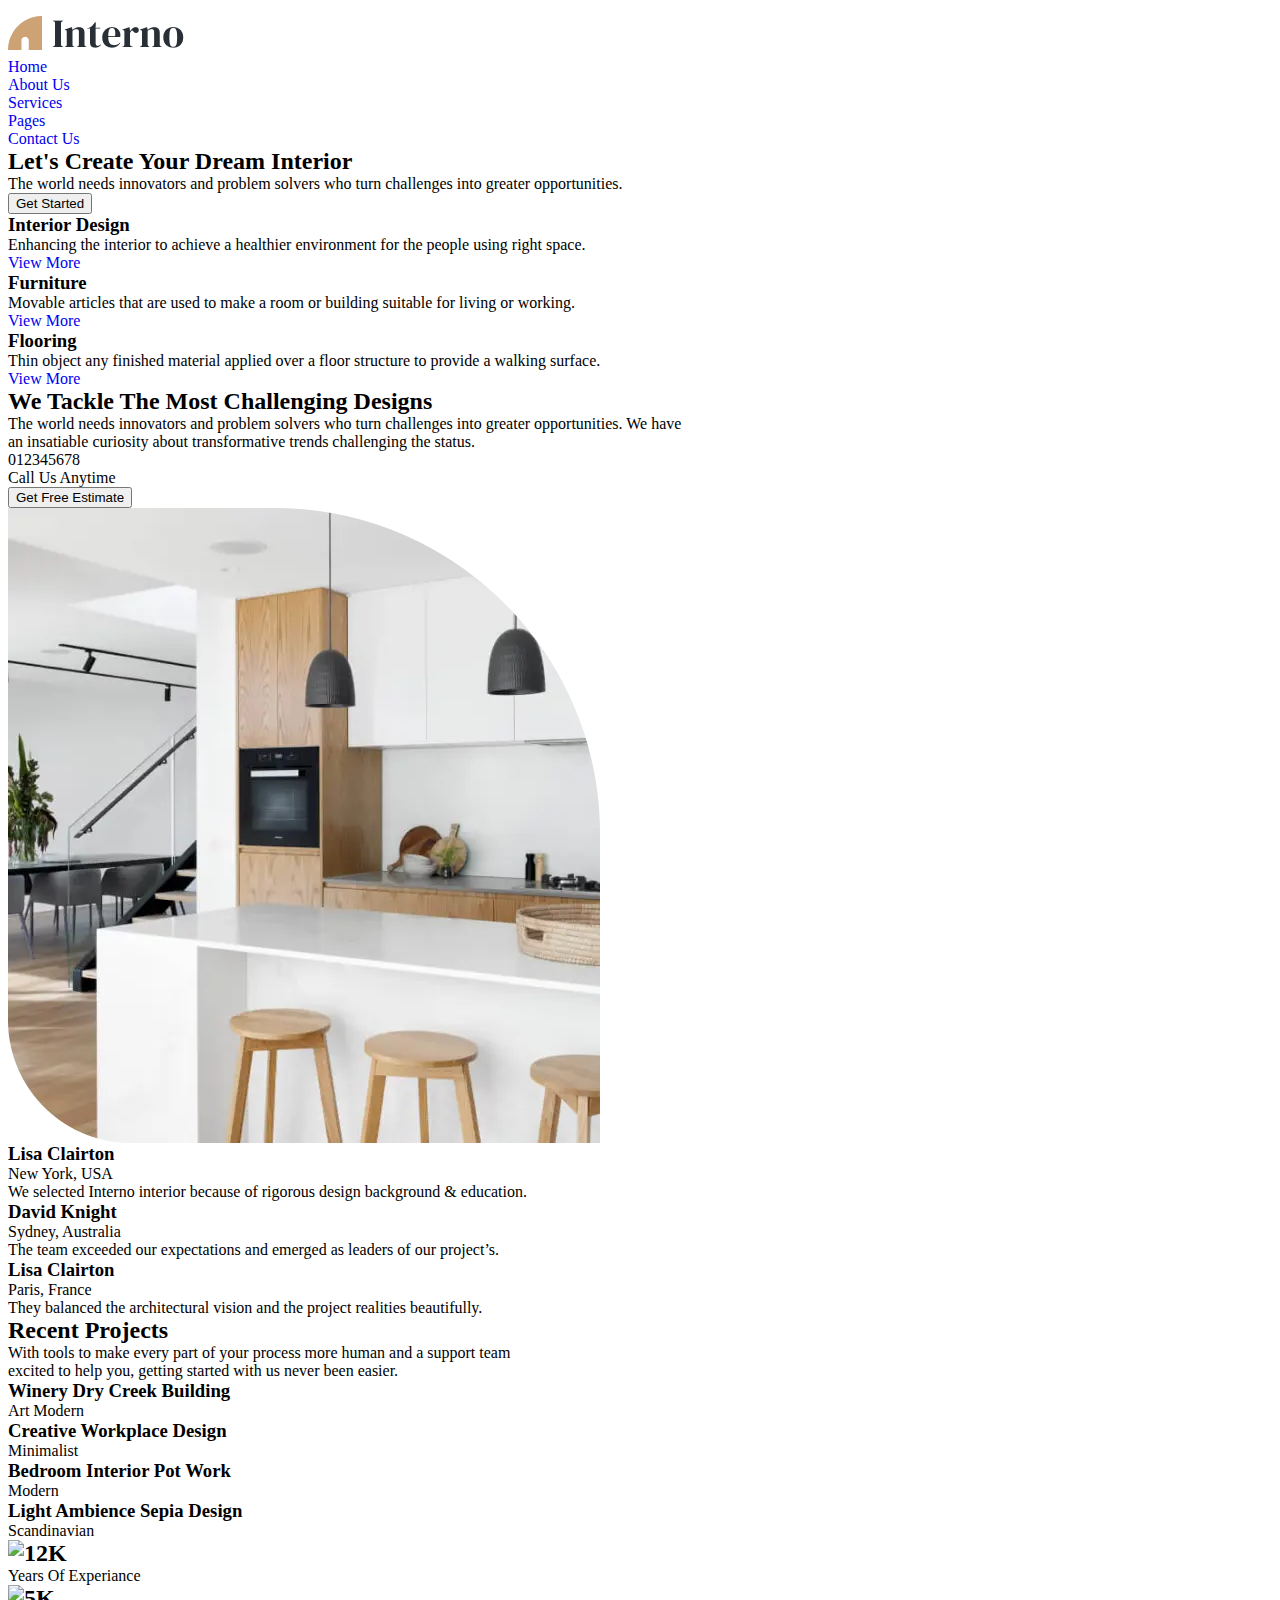
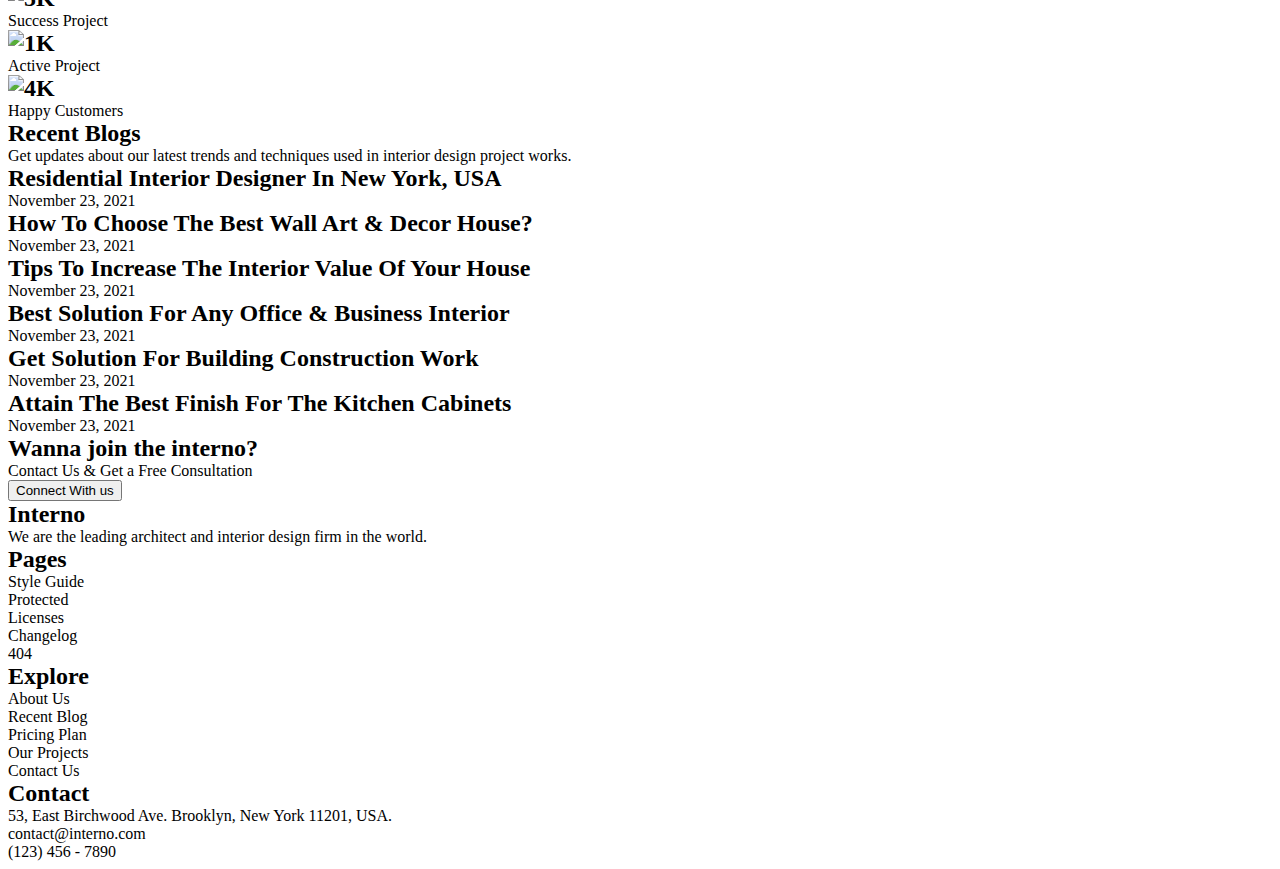
==== index.html @ 7b8ccf22 "+img" ====
<!DOCTYPE html>
<html lang="en">
<head>
    <meta charset="UTF-8">
    <meta name="viewport" content="width=device-width, initial-scale=1.0">
    <title>Document</title>
    <!-- cтулья братья мои пора собраться -->
     <link rel="stylesheet" href="./style.css/reset.css">
     <link rel="stylesheet" href="./style.css/style.css">
</head>
<body>
    <header>
        <div>
     <h1>
        <img src="./images.krakva/interno.png" alt="Interno">
     </h1>
     <ul>
        <li> <a href="#">Home</a> </li>
        <li> <a href="#">About Us</a> </li>
        <li> <a href="#">Services</a> </li>
        <li> <a href="#">Pages</a> </li>
        <li> <a href="#">Contact Us</a> </li>
     </ul>
    </div>
    </header>
    <main>

    <section class="create">
    <div>
     <h2>
        Let's Create Your Dream Interior
     </h2>
            <p>The world needs innovators and problem solvers who turn
            challenges into greater opportunities.</p>
     <button type="button">Get Started</button>
    </div>
    </section>

    <section>
        <div>
            <ul>
                <li>
                    <h3>Interior Design</h3>
                    <p>Enhancing the interior to achieve a healthier environment for the people using right space.</p>
                    <a href="#">View More</a>
                </li>
                <li>
                    <h3>Furniture</h3>
                    <p>Movable articles that are used to make a room or building suitable for living or working.</p>
                    <a href="#">View More</a>
                </li>
                <li>
                    <h3>Flooring</h3>
                    <p>Thin object any finished material applied over a floor structure to provide a walking surface.</p>
                    <a href="#">View More</a>
                </li>
            </ul>
        </div>
    </section>

    <section>
        <div>
        <h2>
            We Tackle The Most Challenging Designs
        </h2>
        <ul>
            <li>
                <p>The world needs innovators and problem solvers who turn challenges into greater opportunities. We have</p>
            </li>
            <li>
                <p>an insatiable curiosity about transformative trends challenging the status.</p>
            </li>
        </ul>
        <div>
            <ul>
                <li><p>012345678</p></li>
                <li><p>Call Us Anytime</p></li>
                <button type="button"> Get Free Estimate </button>
                <img src="./images.krakva/kyxNYA.webp" alt="">
            </ul>
        </div>
        </div>
    </section>

    <section>
        <div>
        <ul>
            <li>
                <h3>Lisa Clairton</h3>
                <p>New York, USA</p>
                <p>We selected Interno interior because of rigorous design background & education.</p>
            </li>
            <li>
                <h3>David Knight</h3>
                <p>Sydney, Australia</p>
                <p>The team exceeded our expectations and emerged as leaders of our project’s.</p>
            </li>
            <li>
                <h3>Lisa Clairton</h3>
                <p>Paris, France</p>
                <p>They balanced the architectural vision and the project realities beautifully.</p>
            </li>
        </ul>
    </div>
    </section>

    <section>
        <div>
            <ul>
            <li><img src="" alt=""></li>
            <li><img src="" alt=""></li>
            <li><img src="" alt=""></li>
            <li><img src="" alt=""></li>
            <li><img src="" alt=""></li>
        </ul>
        </div>
    </section>

    <section>
        <div>
          <h2>Recent Projects</h2>
          <ul>
            <li>
          <p> With tools to make every part of your process more human and a support team </p>
            </li>
            <li>
                <p>excited to help you, getting started with us never been easier.</p>
            </li>  
        </ul>

        <ul>
            <li>
                <img src="" alt="">
                <h3>Winery Dry Creek Building</h3>
                <p>Art Modern</p>
            </li>
            <li>
                <img src="" alt="">
                <h3>Creative Workplace Design</h3>
                <p>Minimalist</p>
            </li>
            <li>
                <img src="" alt="">
                <h3>Bedroom Interior Pot Work</h3>
                <p>Modern</p>
            </li>
            <li>
                <img src="" alt="">
                <h3>Light Ambience Sepia Design</h3>
                <p>Scandinavian</p>
            </li>
        </ul>
        </div>
    </section>

    <section>
        <div>
        <ul>
            <li>
                <h2> <img src="./images.krakva/" alt="12K"></h2>
                <p>Years Of Experiance</p>
            </li>
            <li>
                <h2> <img src="./images.krakva/" alt="5K"></h2>
                <p>Success Project</p>
            </li>
            <li>
                <h2> <img src="./images.krakva/" alt="1K"></h2>
                <p>Active Project</p>
            </li>
            <li>
                <h2> <img src="./images.krakva/" alt="4K"></h2>
                <p>Happy Customers</p>
            </li>
        </ul>
        </div>
    </section>

    <section>
        <div>
        <h2>Recent Blogs</h2>
                <p>Get updates about our latest trends and techniques used in
                interior design project works.</p>
        <ul>
            <li>
                 <h2>Residential Interior Designer In New York, USA</h2>
                 <p>November 23, 2021</p>
            </li>
            <li>
                 <h2>How To Choose The Best Wall Art & Decor House?</h2>
                 <p>November 23, 2021</p>
            </li>
            <li>
                 <h2>Tips To Increase The Interior Value Of Your House</h2>
                 <p>November 23, 2021</p>
            </li>
            <li>
                 <h2>Best Solution For Any Office & Business Interior</h2>
                 <p>November 23, 2021</p>
            </li>
            <li>
                 <h2>Get Solution For Building Construction Work</h2>
                 <p>November 23, 2021</p>
            </li>
            <li>
                 <h2>Attain The Best Finish For The Kitchen Cabinets</h2>
                 <p>November 23, 2021</p>
            </li>
        </ul>
    </div>
    </section>
    
    <section>
        <div>
         <h2>Wanna join the interno?</h2>
         <p>Contact Us & Get a Free Consultation</p>
         <button type="button">Connect With us</button>
        </div>
    </section>
    </main>
    <footer>
      <h2>Interno</h2>
      <p>We are the leading architect and interior design firm in the world.</p>
      
      <ul>
        <li>
            <h2>Pages</h2>
        </li>
        <li>
             <p>Style Guide</p>
        </li>
        <li>
            <p>Protected</p>
        </li>
        <li>
            <p>Licenses</p>
        </li>
        <li>
            <p>Changelog</p>
        </li>
        <li>
            <p>404</p>
        </li>
        <li>
            <h2>Explore</h2>
        </li>
        <li>
            <p>About Us</p>
        </li>
        <li>
            <p>Recent Blog</p>
        </li>
        <li>
            <p>Pricing Plan</p>
        </li>
        <li>
            <p>Our Projects</p>
        </li>
        <li>
            <p>Contact Us</p>
        </li>
        <li>
            <h2>Contact</h2>
        </li>
        <li>
            <p>53, East Birchwood Ave. Brooklyn, New York 11201, USA.</p>
        </li>
        <li>
            <p>contact@interno.com</p>
        </li>
        <li>
            <p>(123) 456 - 7890</p>
        </li>
      </ul>
    </footer>
</body>
</html>
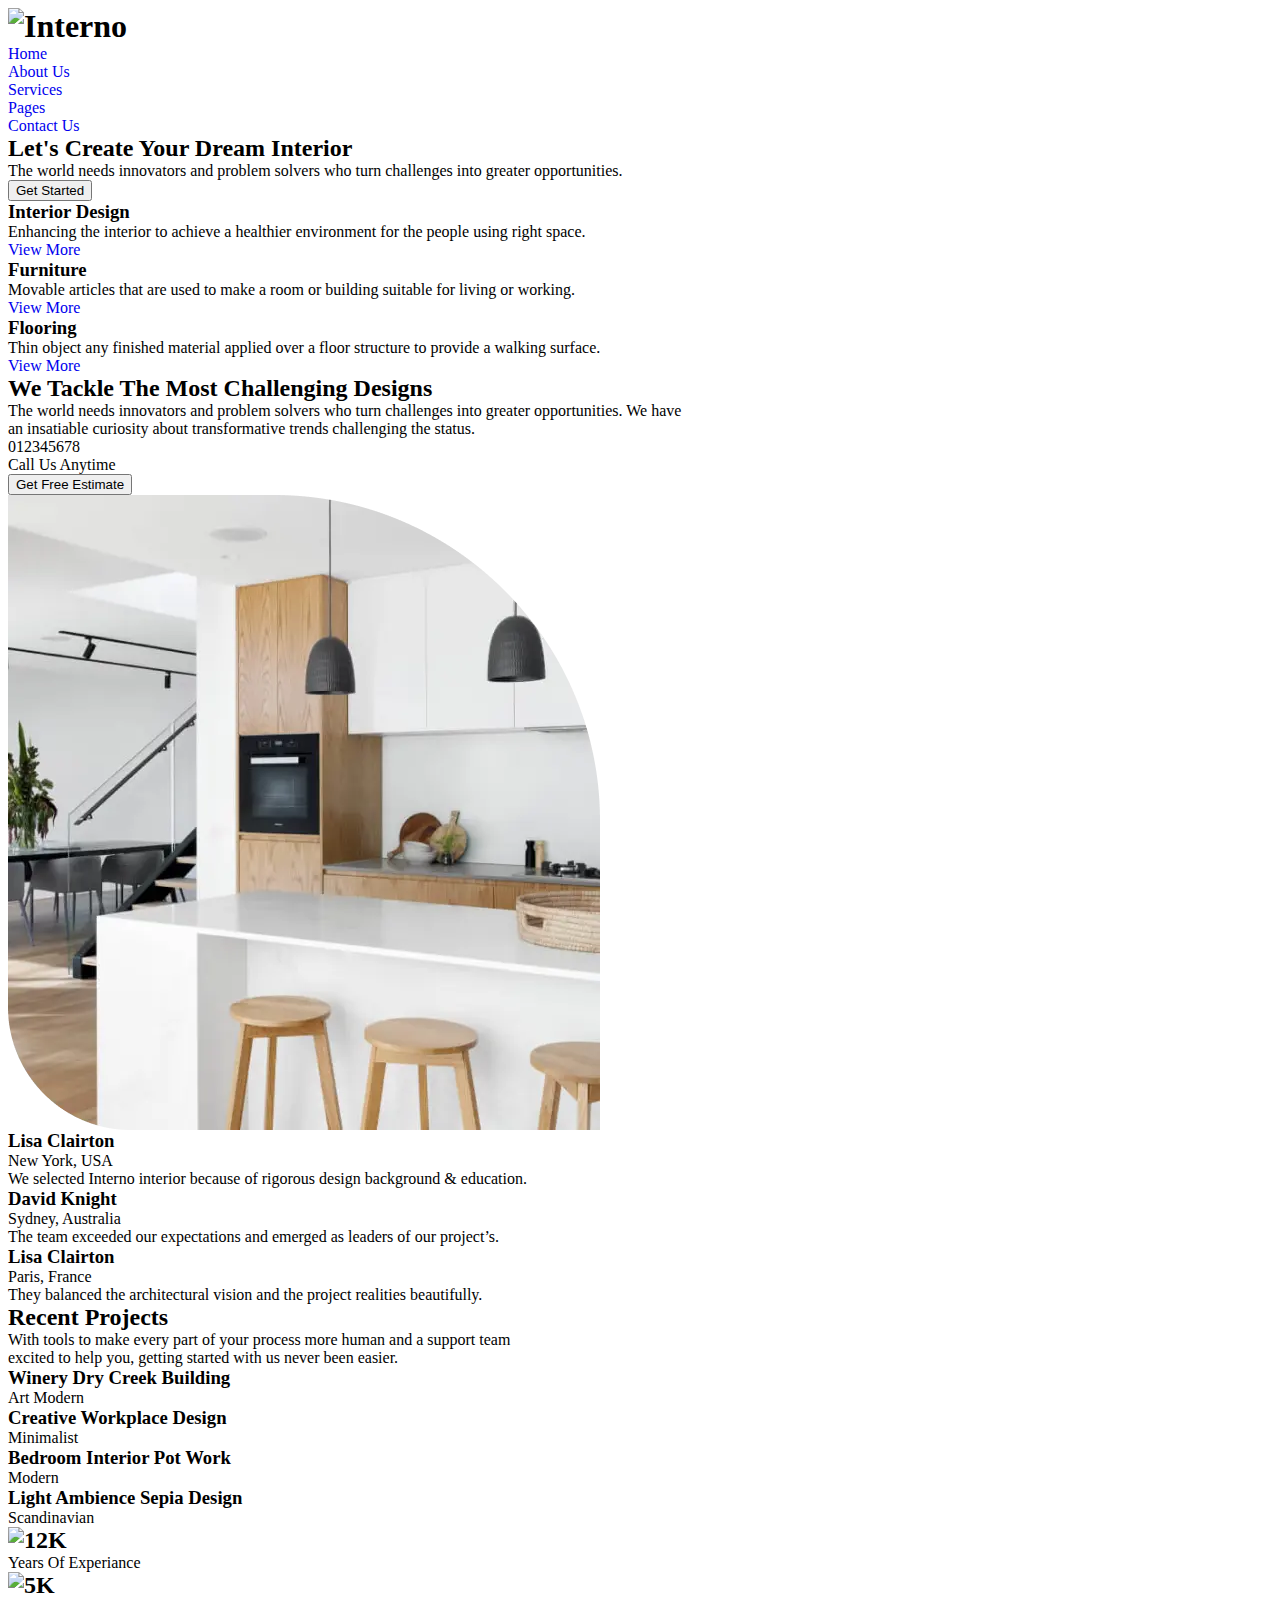
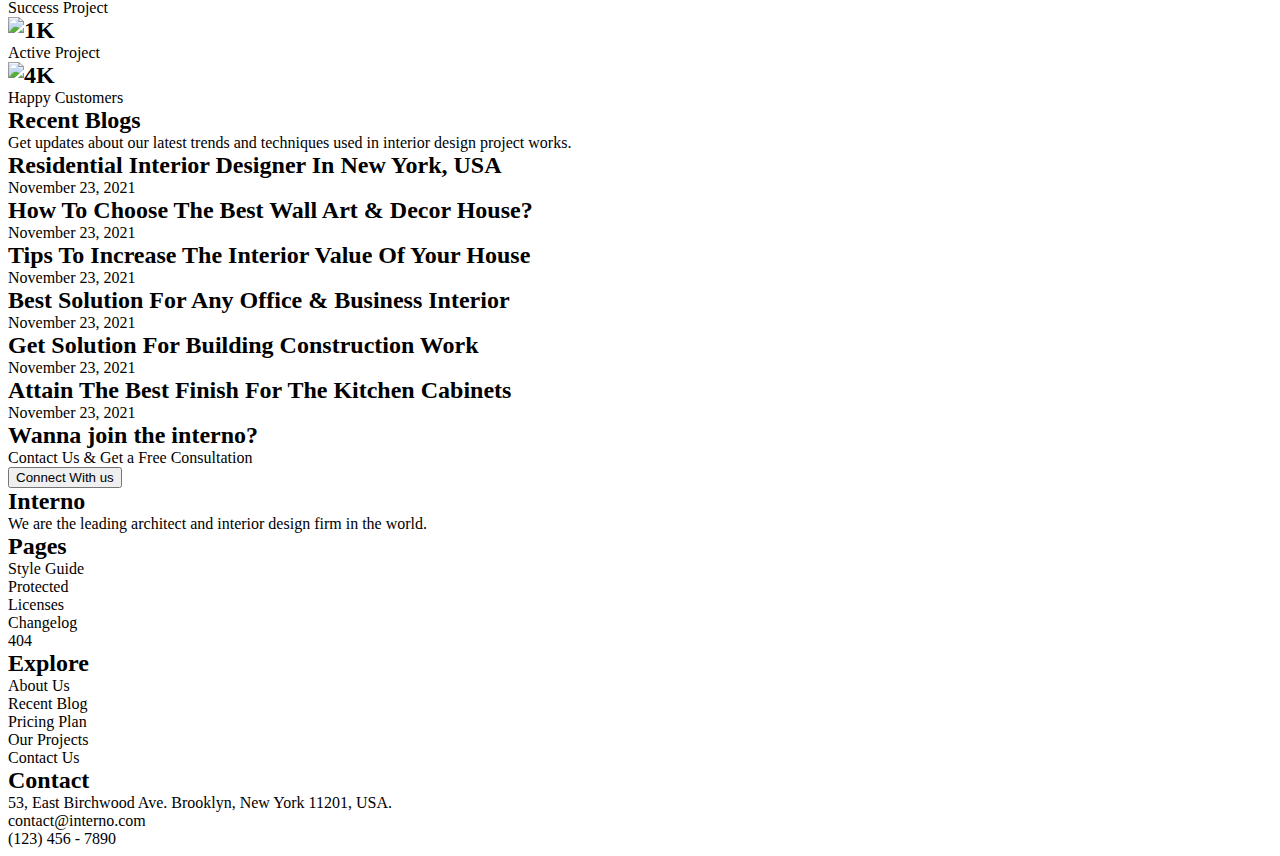
==== commit ca4275d6: "reforming" ====
--- a/index.html
+++ b/index.html
@@ -75,9 +75,10 @@
             <ul>
                 <li><p>012345678</p></li>
                 <li><p>Call Us Anytime</p></li>
+             
+            </ul>
                 <button type="button"> Get Free Estimate </button>
                 <img src="./images.krakva/kyxNYA.webp" alt="">
-            </ul>
         </div>
         </div>
     </section>
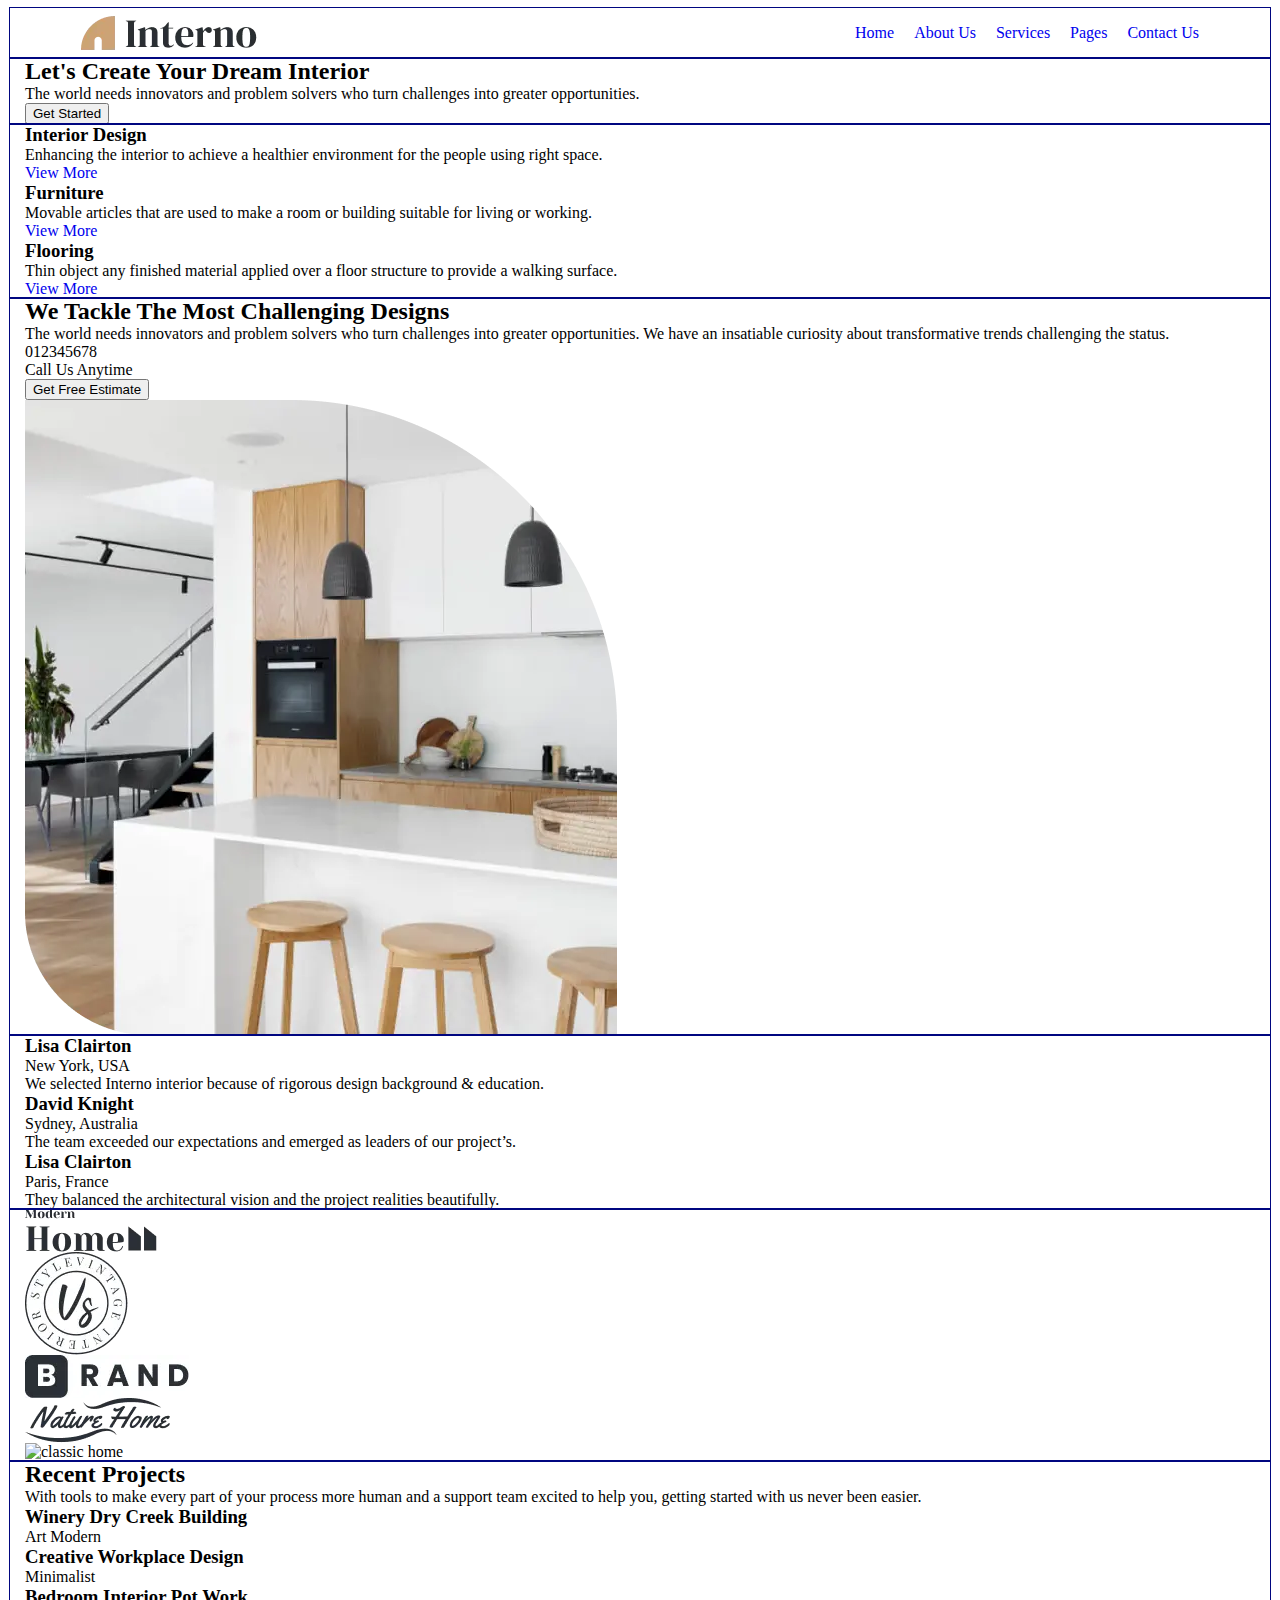
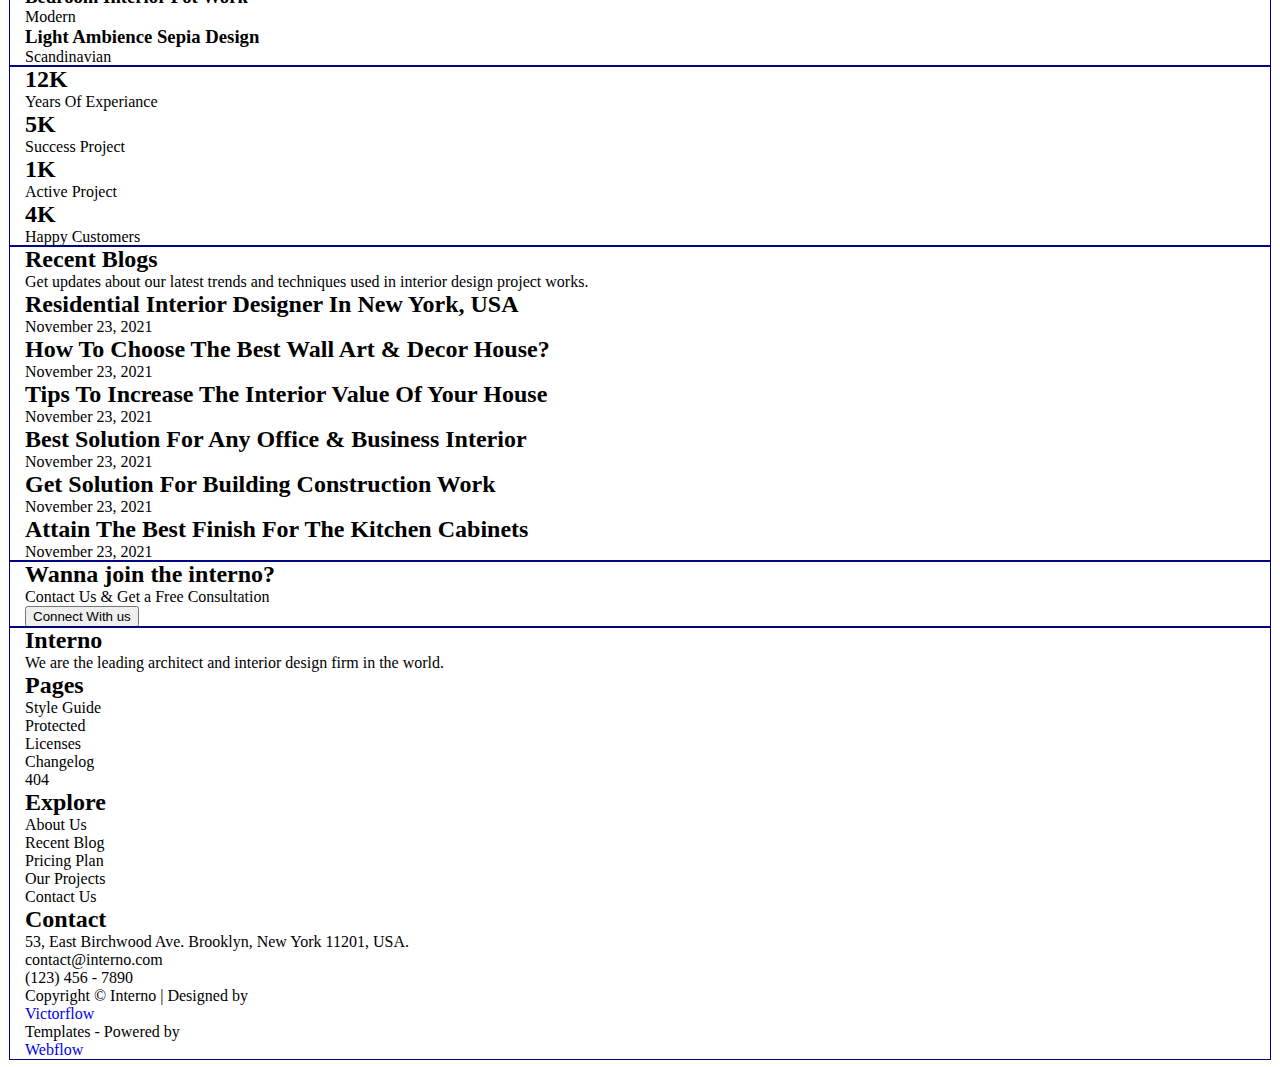
==== commit 23d09dc4: "im not need help" ====
--- a/index.html
+++ b/index.html
@@ -3,53 +3,58 @@
 <head>
     <meta charset="UTF-8">
     <meta name="viewport" content="width=device-width, initial-scale=1.0">
-    <title>Document</title>
+    <title>Internio!</title>
     <!-- cтулья братья мои пора собраться -->
      <link rel="stylesheet" href="./style.css/reset.css">
      <link rel="stylesheet" href="./style.css/style.css">
 </head>
 <body>
-    <header>
-        <div>
-     <h1>
-        <img src="./images.krakva/interno.png" alt="Interno">
+    <header class="header">
+        <div class="container header-container">
+     <nav class="header-nav">
+     <h1 class="header-line">
+         <a href="#">
+            <img src="./images.krakva/interno.webp" alt="Interno">
+         </a>
      </h1>
-     <ul>
-        <li> <a href="#">Home</a> </li>
-        <li> <a href="#">About Us</a> </li>
-        <li> <a href="#">Services</a> </li>
-        <li> <a href="#">Pages</a> </li>
-        <li> <a href="#">Contact Us</a> </li>
+    </nav>
+    <div class="header-list">
+     <ul class="header-items">
+        <li class="header-item"> <a href="#">Home</a> </li>
+        <li class="header-item"> <a href="#">About Us</a> </li>
+        <li class="header-item"> <a href="#">Services</a> </li>
+        <li class="header-item"> <a href="#">Pages</a> </li>
+        <li class="header-item"> <a href="#">Contact Us</a> </li>
      </ul>
+    </div>
     </div>
     </header>
     <main>
-
     <section class="create">
-    <div>
-     <h2>
+    <div class="container">
+     <h2 class="create-caption">
         Let's Create Your Dream Interior
      </h2>
-            <p>The world needs innovators and problem solvers who turn
+            <p class="create-p">The world needs innovators and problem solvers who turn
             challenges into greater opportunities.</p>
      <button type="button">Get Started</button>
     </div>
     </section>
 
-    <section>
-        <div>
-            <ul>
-                <li>
+    <section class="design">
+        <div class="container">
+            <ul class="design-items">
+                <li class="design-item">
                     <h3>Interior Design</h3>
                     <p>Enhancing the interior to achieve a healthier environment for the people using right space.</p>
                     <a href="#">View More</a>
                 </li>
-                <li>
+                <li class="design-item">
                     <h3>Furniture</h3>
                     <p>Movable articles that are used to make a room or building suitable for living or working.</p>
                     <a href="#">View More</a>
                 </li>
-                <li>
+                <li class="design-item">
                     <h3>Flooring</h3>
                     <p>Thin object any finished material applied over a floor structure to provide a walking surface.</p>
                     <a href="#">View More</a>
@@ -58,85 +63,74 @@
         </div>
     </section>
 
-    <section>
-        <div>
-        <h2>
+    <section class="tackle">
+        <div class="container">
+        <h2 class="tackle-title">
             We Tackle The Most Challenging Designs
         </h2>
+                <p class="tackle-p">The world needs innovators and problem solvers who turn challenges into greater opportunities. We have
+                an insatiable curiosity about transformative trends challenging the status.</p>
+        <div class="tackle-div">
+            <ul class="tackle-ul">
+                <li class="tackle-item">
+                    <p class="tackle-text"> 012345678       </p></li>
+                <li class="tackle-item">
+                    <p class="tackle-text"> Call Us Anytime </p></li>             
+            </ul>
+                <button type="button" class="tackle-btn"> Get Free Estimate </button>
+                <img class="tackle-png" src="./images.krakva/kyxNYA.webp" alt="">
+        </div>
+        </div>
+    </section>
+
+    <section class="team">
+        <div class="container">
+        <ul class="team-list">
+            <li class="team-item">
+                <h3 class="team-h3">Lisa Clairton</h3>
+                <p class="team-text">New York, USA</p>
+                <p class="team-textp">We selected Interno interior because of rigorous design background & education.</p>
+            </li>
+            <li class="team-item">
+                <h3 class="team-h3">David Knight</h3>
+                <p class="team-text">Sydney, Australia</p>
+                <p class="team-textp">The team exceeded our expectations and emerged as leaders of our project’s.</p>
+            </li>
+            <li class="team-item">
+                <h3 class="team-h3">Lisa Clairton</h3>
+                <p class="team-text">Paris, France</p>
+                <p class="team-textp">They balanced the architectural vision and the project realities beautifully.</p>
+            </li>
+        </ul>
+    </div>
+    </section>
+
+    <section class="brend">
+        <div class="container">
+            <ul class="brend-items">
+            <li class="brend-item"><img class="brend-png" src="./images.krakva/home.webp" alt="Modern Home"></li>
+            <li class="brend-item"><img class="brend-png" src="./images.krakva/vs.webp" alt="vs"></li>
+            <li class="brend-item"><img class="brend-png" src="./images.krakva/brand.webp" alt="brand"></li>
+            <li class="brend-item"><img class="brend-png" src="./images.krakva/v-nature-dom.webp" alt="nature home"></li>
+            <li class="brend-item"><img class="brend-png" src="./images.krakva/classic.webp" alt="classic home"></li>
+        </ul>
+        </div>
+    </section>
+
+    <section class="Project">
+        <div class="container">
+          <h2 class="Project-title">Recent Projects</h2>
+          <p> With tools to make every part of your process more human and a support team
+          excited to help you, getting started with us never been easier.</p>
+
         <ul>
             <li>
-                <p>The world needs innovators and problem solvers who turn challenges into greater opportunities. We have</p>
-            </li>
-            <li>
-                <p>an insatiable curiosity about transformative trends challenging the status.</p>
-            </li>
-        </ul>
-        <div>
-            <ul>
-                <li><p>012345678</p></li>
-                <li><p>Call Us Anytime</p></li>
-             
-            </ul>
-                <button type="button"> Get Free Estimate </button>
-                <img src="./images.krakva/kyxNYA.webp" alt="">
-        </div>
-        </div>
-    </section>
-
-    <section>
-        <div>
-        <ul>
-            <li>
-                <h3>Lisa Clairton</h3>
-                <p>New York, USA</p>
-                <p>We selected Interno interior because of rigorous design background & education.</p>
-            </li>
-            <li>
-                <h3>David Knight</h3>
-                <p>Sydney, Australia</p>
-                <p>The team exceeded our expectations and emerged as leaders of our project’s.</p>
-            </li>
-            <li>
-                <h3>Lisa Clairton</h3>
-                <p>Paris, France</p>
-                <p>They balanced the architectural vision and the project realities beautifully.</p>
-            </li>
-        </ul>
-    </div>
-    </section>
-
-    <section>
-        <div>
-            <ul>
-            <li><img src="" alt=""></li>
-            <li><img src="" alt=""></li>
-            <li><img src="" alt=""></li>
-            <li><img src="" alt=""></li>
-            <li><img src="" alt=""></li>
-        </ul>
-        </div>
-    </section>
-
-    <section>
-        <div>
-          <h2>Recent Projects</h2>
-          <ul>
-            <li>
-          <p> With tools to make every part of your process more human and a support team </p>
-            </li>
-            <li>
-                <p>excited to help you, getting started with us never been easier.</p>
-            </li>  
-        </ul>
-
-        <ul>
-            <li>
-                <img src="" alt="">
+                <img src="./images.krakva/" alt="">
                 <h3>Winery Dry Creek Building</h3>
                 <p>Art Modern</p>
             </li>
             <li>
-                <img src="" alt="">
+                <img src="./images.krakva/" alt="">
                 <h3>Creative Workplace Design</h3>
                 <p>Minimalist</p>
             </li>
@@ -154,125 +148,152 @@
         </div>
     </section>
 
-    <section>
-        <div>
-        <ul>
-            <li>
-                <h2> <img src="./images.krakva/" alt="12K"></h2>
-                <p>Years Of Experiance</p>
-            </li>
-            <li>
-                <h2> <img src="./images.krakva/" alt="5K"></h2>
-                <p>Success Project</p>
-            </li>
-            <li>
-                <h2> <img src="./images.krakva/" alt="1K"></h2>
-                <p>Active Project</p>
-            </li>
-            <li>
-                <h2> <img src="./images.krakva/" alt="4K"></h2>
-                <p>Happy Customers</p>
-            </li>
-        </ul>
-        </div>
-    </section>
-
-    <section>
-        <div>
-        <h2>Recent Blogs</h2>
-                <p>Get updates about our latest trends and techniques used in
+    <section class="years">
+        <div class="container">
+        <ul class="years-list">
+            <li class="years-item">
+                <h2 class="years-h2"> 12K </h2>
+                <p class="years-text"> Years Of Experiance</p>
+            </li>
+            <li class="years-item">
+                <h2 class="years-h2"> 5K </h2>
+                <p class="years-text"> Success Project</p>
+            </li>
+            <li class="years-item">
+                <h2 class="years-h2"> 1K </h2>
+                <p class="years-text"> Active Project</p>
+            </li>
+            <li class="years-item">
+                <h2 class="years-h2"> 4K </h2>
+                <p class="years-text"> Happy Customers</p>
+            </li>
+        </ul>
+        </div>
+    </section>
+
+    <section class="Blogs">
+        <div class="container">
+        <h2 class="Blogs-title">Recent Blogs</h2>
+                <p class="Blogs-text">Get updates about our latest trends and techniques used in
                 interior design project works.</p>
-        <ul>
-            <li>
-                 <h2>Residential Interior Designer In New York, USA</h2>
-                 <p>November 23, 2021</p>
-            </li>
-            <li>
-                 <h2>How To Choose The Best Wall Art & Decor House?</h2>
-                 <p>November 23, 2021</p>
-            </li>
-            <li>
-                 <h2>Tips To Increase The Interior Value Of Your House</h2>
-                 <p>November 23, 2021</p>
-            </li>
-            <li>
-                 <h2>Best Solution For Any Office & Business Interior</h2>
-                 <p>November 23, 2021</p>
-            </li>
-            <li>
-                 <h2>Get Solution For Building Construction Work</h2>
-                 <p>November 23, 2021</p>
-            </li>
-            <li>
-                 <h2>Attain The Best Finish For The Kitchen Cabinets</h2>
-                 <p>November 23, 2021</p>
+        <ul class="Blogs-list">
+            <li class="Blogs-item">
+                 <h2 class="Blogs-h2" >Residential Interior Designer In New York, USA</h2>
+                 <p class="Blogs-textp">November 23, 2021</p>
+            </li>
+            <li class="Blogs-item">
+                 <h2 class="Blogs-h2" >How To Choose The Best Wall Art & Decor House?</h2>
+                 <p class="Blogs-textp">November 23, 2021</p>
+            </li>
+            <li class="Blogs-item">
+                 <h2 class="Blogs-h2" >Tips To Increase The Interior Value Of Your House</h2>
+                 <p class="Blogs-textp">November 23, 2021</p>
+            </li>
+            <li class="Blogs-item">
+                 <h2 class="Blogs-h2" >Best Solution For Any Office & Business Interior</h2>
+                 <p class="Blogs-textp">November 23, 2021</p>
+            </li>
+            <li class="Blogs-item">
+                 <h2 class="Blogs-h2" >Get Solution For Building Construction Work</h2>
+                 <p class="Blogs-textp">November 23, 2021</p>
+            </li>
+            <li class="Blogs-item">
+                 <h2 class="Blogs-h2" >Attain The Best Finish For The Kitchen Cabinets</h2>
+                 <p class="Blogs-textp">November 23, 2021</p>
             </li>
         </ul>
     </div>
     </section>
     
-    <section>
-        <div>
-         <h2>Wanna join the interno?</h2>
-         <p>Contact Us & Get a Free Consultation</p>
-         <button type="button">Connect With us</button>
+    <section class="join">
+        <div class="container">
+         <h2 class="join-title">Wanna join the interno?</h2>
+         <p class="join-text">Contact Us & Get a Free Consultation</p>
+         <button class="join-btn" type="button">Connect With us</button>
         </div>
     </section>
     </main>
-    <footer>
-      <h2>Interno</h2>
-      <p>We are the leading architect and interior design firm in the world.</p>
-      
-      <ul>
-        <li>
-            <h2>Pages</h2>
-        </li>
-        <li>
-             <p>Style Guide</p>
-        </li>
-        <li>
-            <p>Protected</p>
-        </li>
-        <li>
-            <p>Licenses</p>
-        </li>
-        <li>
-            <p>Changelog</p>
-        </li>
-        <li>
-            <p>404</p>
-        </li>
-        <li>
-            <h2>Explore</h2>
-        </li>
-        <li>
-            <p>About Us</p>
-        </li>
-        <li>
-            <p>Recent Blog</p>
-        </li>
-        <li>
-            <p>Pricing Plan</p>
-        </li>
-        <li>
-            <p>Our Projects</p>
-        </li>
-        <li>
-            <p>Contact Us</p>
-        </li>
-        <li>
-            <h2>Contact</h2>
-        </li>
-        <li>
-            <p>53, East Birchwood Ave. Brooklyn, New York 11201, USA.</p>
-        </li>
-        <li>
-            <p>contact@interno.com</p>
-        </li>
-        <li>
-            <p>(123) 456 - 7890</p>
-        </li>
+    <footer class="footer">
+        <div class="container">
+      <h2 class="footer-title">Interno</h2>
+      <p class="footer-text">We are the leading architect and interior design firm in the world.</p>
+      <ul class="footer-list">
+        <ul class="footer-list-1">
+        <li class="footer-item-1">
+            <h2 class="footer-title-1">Pages</h2>
+        </li>
+        <li class="footer-item-1">
+             <p class="footer-text-1">Style Guide</p>
+        </li>
+        <li class="footer-item-1">
+            <p class="footer-text-1">Protected</p>
+        </li>
+        <li class="footer-item-1">
+            <p class="footer-text-1">Licenses</p>
+        </li>
+        <li class="footer-item-1">
+            <p class="footer-text-1">Changelog</p>
+        </li>
+        <li class="footer-item-1">
+            <p class="footer-text-1">404</p>
+        </li>
+         </ul>
+         <ul class="footer-list-2">
+        <li class="footer-item-2">
+            <h2 class="footer-title-2">Explore</h2>
+        </li>
+        <li class="footer-item-2">
+            <p class="footer-text-2">About Us</p>
+        </li>
+        <li class="footer-item-2">
+            <p class="footer-text-2">Recent Blog</p>
+        </li>
+        <li class="footer-item-2">
+            <p class="footer-text-2">Pricing Plan</p>
+        </li>
+        <li class="footer-item-2">
+            <p class="footer-text-2">Our Projects</p>
+        </li>
+        <li class="footer-item-2">
+            <p class="footer-text-2">Contact Us</p>
+        </li>
+         </ul>
+         <ul class="footer-list-3">
+        <li class="footer-item-3">
+            <h2 class="footer-title-3">Contact</h2>
+        </li>
+        <li class="footer-item-3">
+            <p class="footer-text-3">53, East Birchwood Ave. Brooklyn, New York 11201, USA.</p>
+        </li>
+        <li class="footer-item-3">
+            <p class="footer-text-3">contact@interno.com</p>
+        </li>
+        <li class="footer-item-3">
+            <p class="footer-text-3">(123) 456 - 7890</p>
+        </li>
+         </ul>
       </ul>
-    </footer>
-</body>
-</html>+    <ul class="footer-end">
+        <li class="end-title">
+            <p class="end-text">
+                Copyright © Interno | Designed by
+            </p>
+        </li>
+        <li class="end-item">
+            <a class="end-href" href="#">
+                Victorflow
+            </a>
+        </li>
+        <li class="end-item">
+            <p class="end-text">
+                Templates - Powered by
+            </p>
+        </li>
+        <li class="end-item">
+         <a class="end-href" href="#">
+            Webflow
+         </a>
+        </li>
+    </ul>
+  </div>
+</footer> </body> </html>--- a/style.css/style.css
+++ b/style.css/style.css
@@ -0,0 +1,31 @@
+:root {
+    
+}
+
+.container {
+    width: 1230px;
+    margin: 0 auto;
+    padding: 0 15px;
+    outline: 1px solid rgb(0, 6, 128) ; 
+}
+
+
+
+.header-container {  
+    display: flex;  
+    justify-content: space-around;
+    align-items: center;
+}
+
+.header-items {  
+    list-style: none;
+    margin: 0; 
+    padding: 0; 
+    display: flex;  
+    gap: 20px;
+}
+
+.header-line {
+    margin-right: 485px;
+}
+
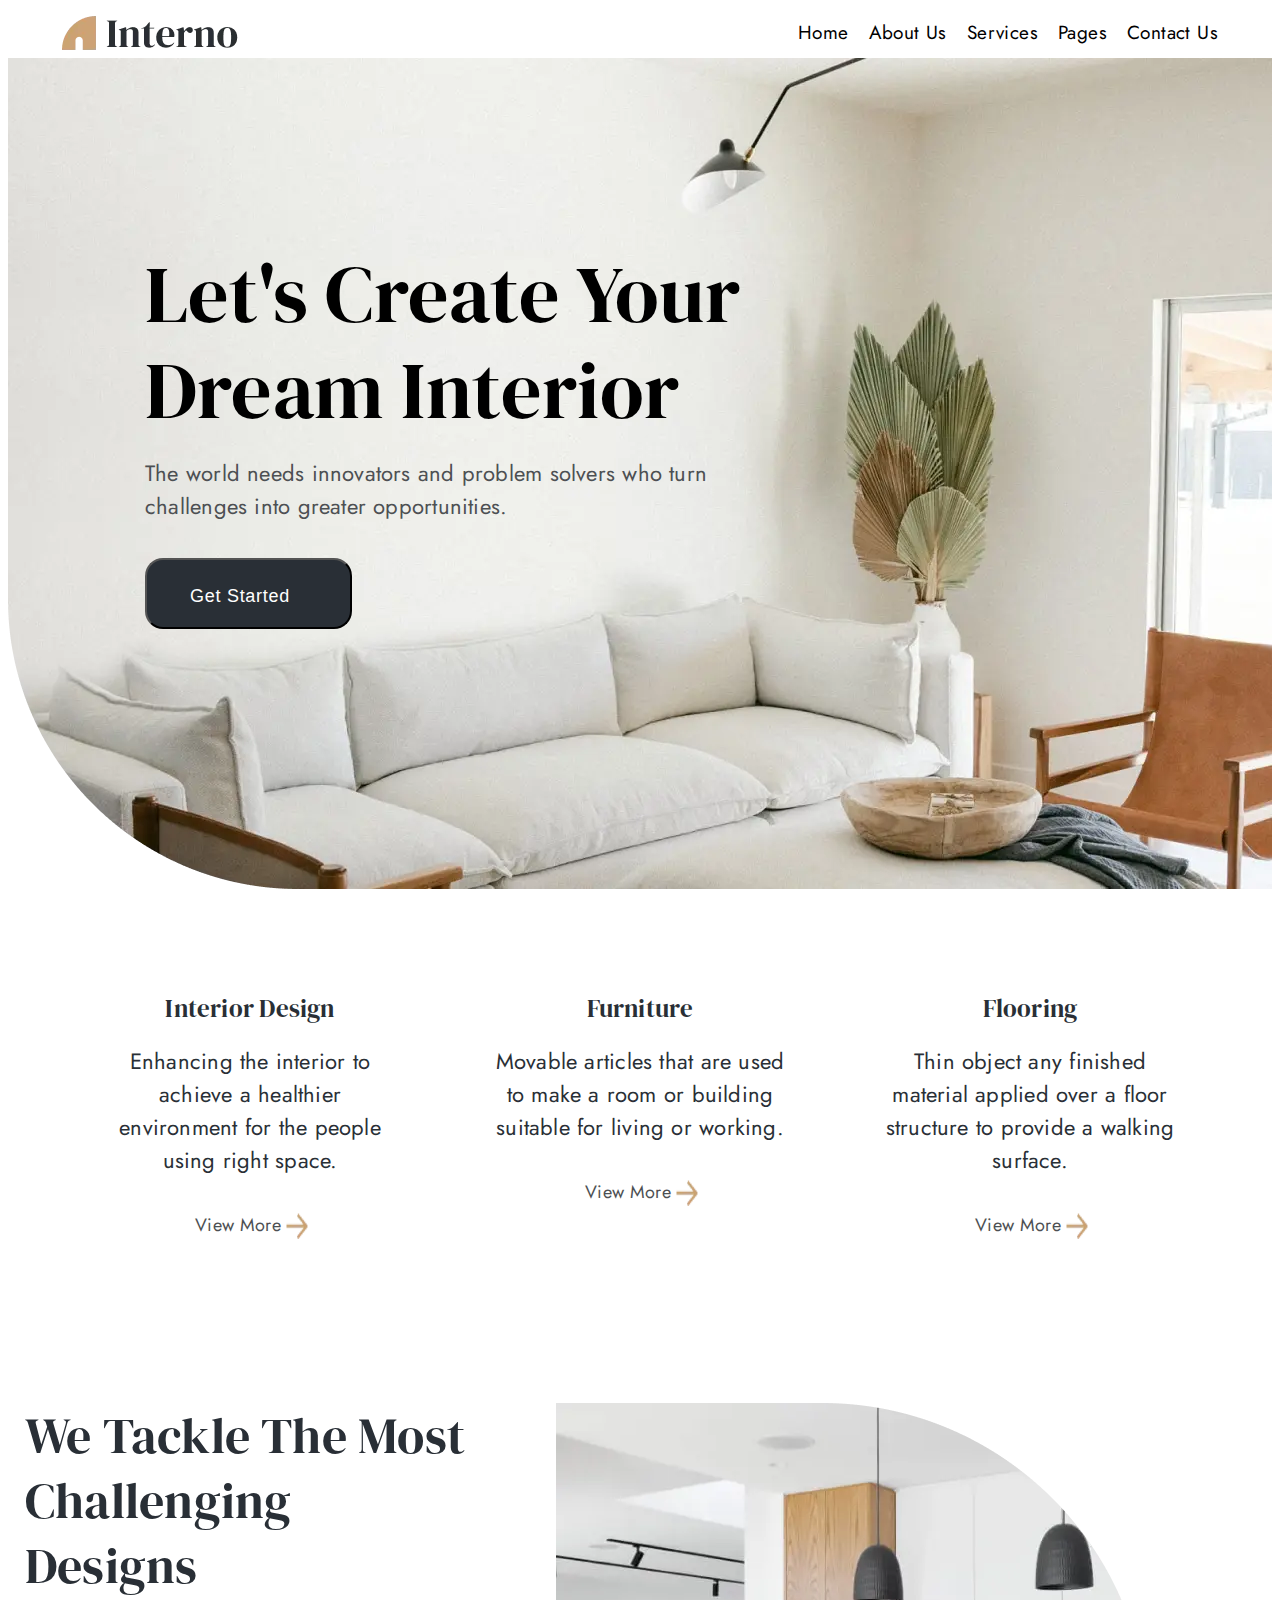
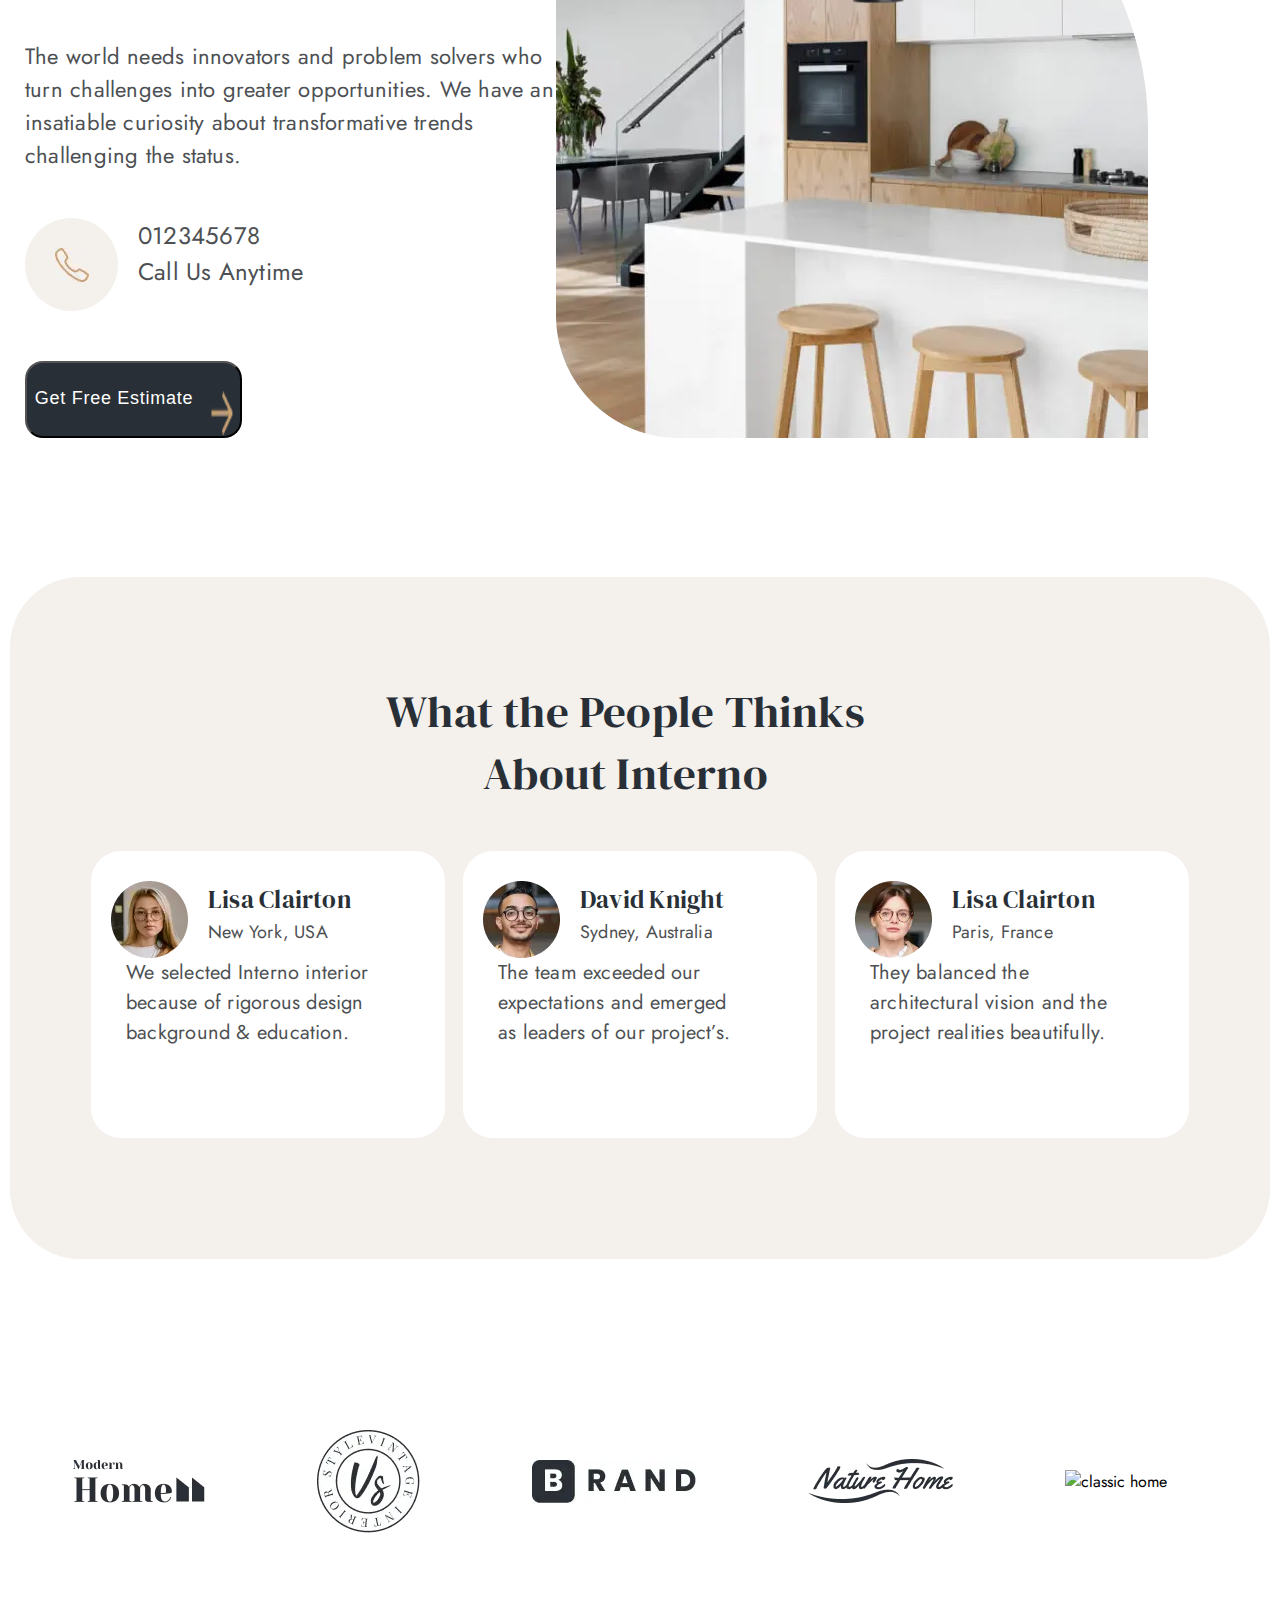
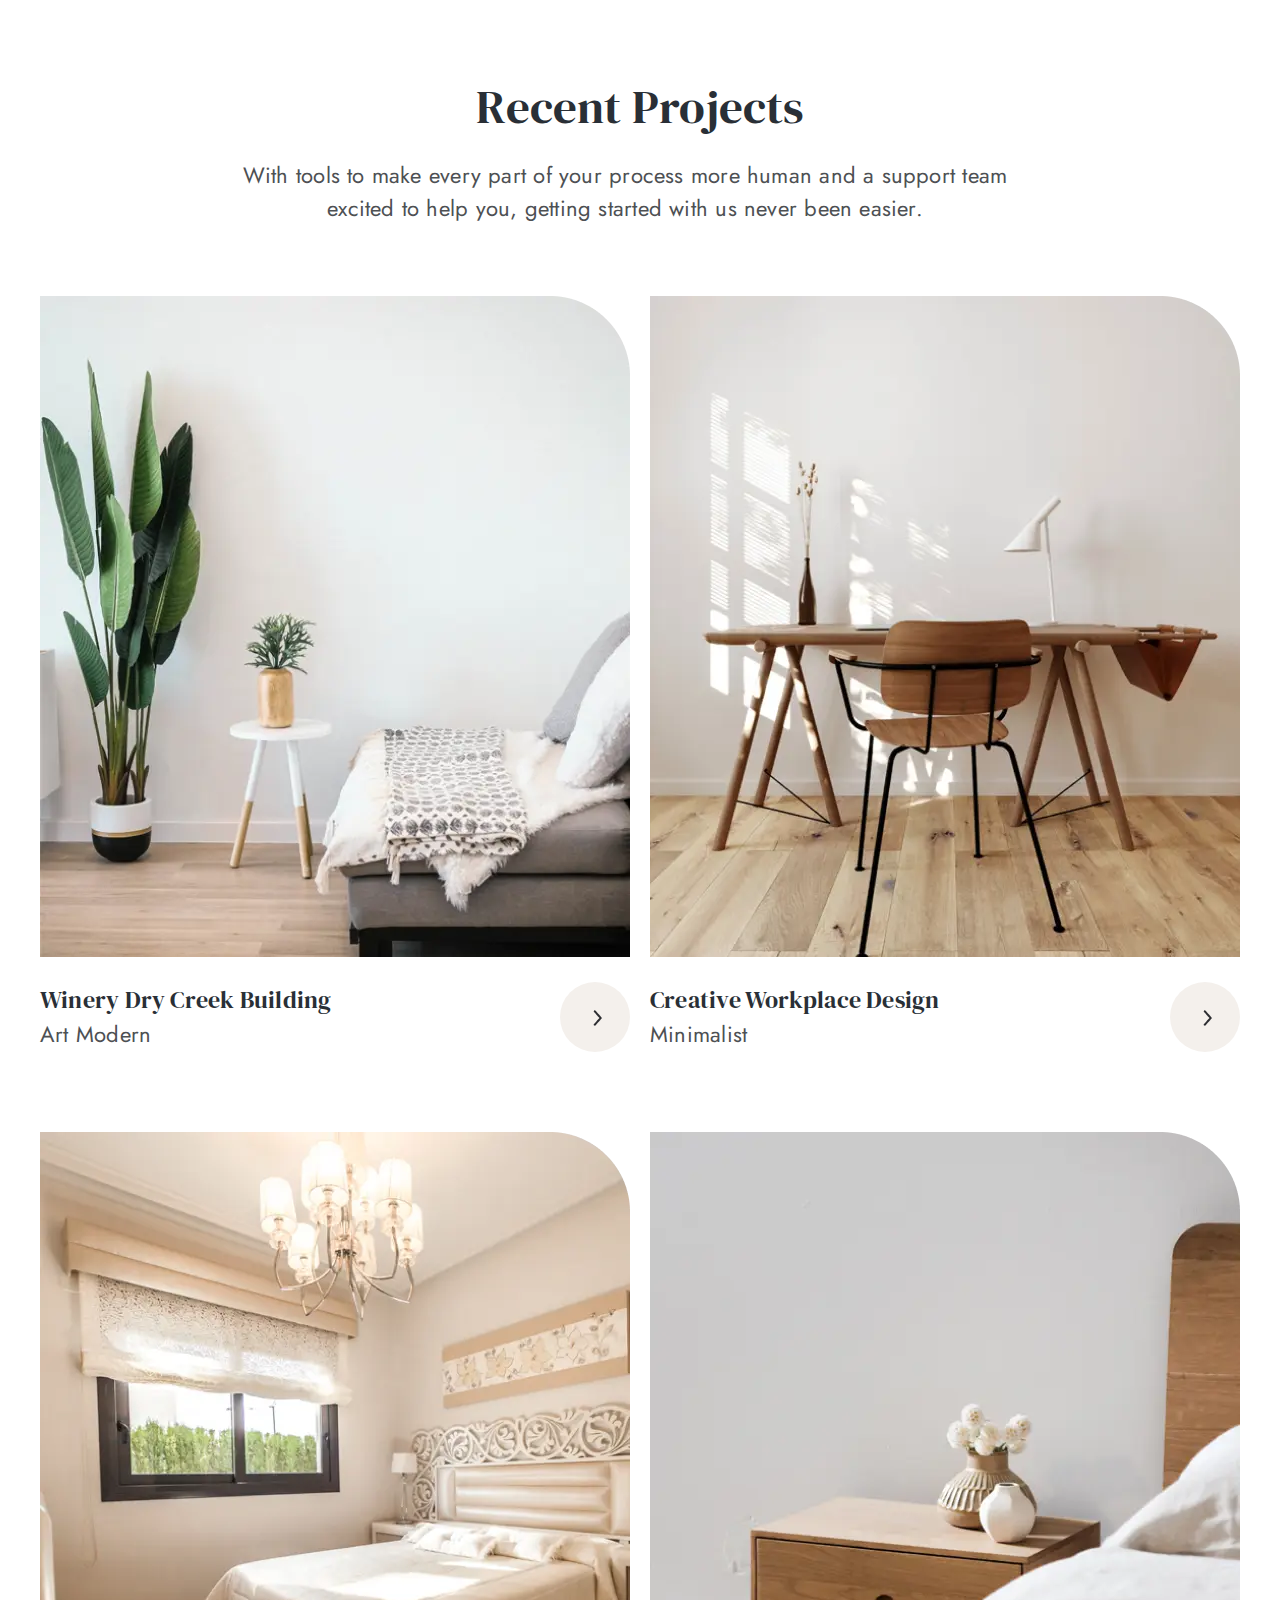
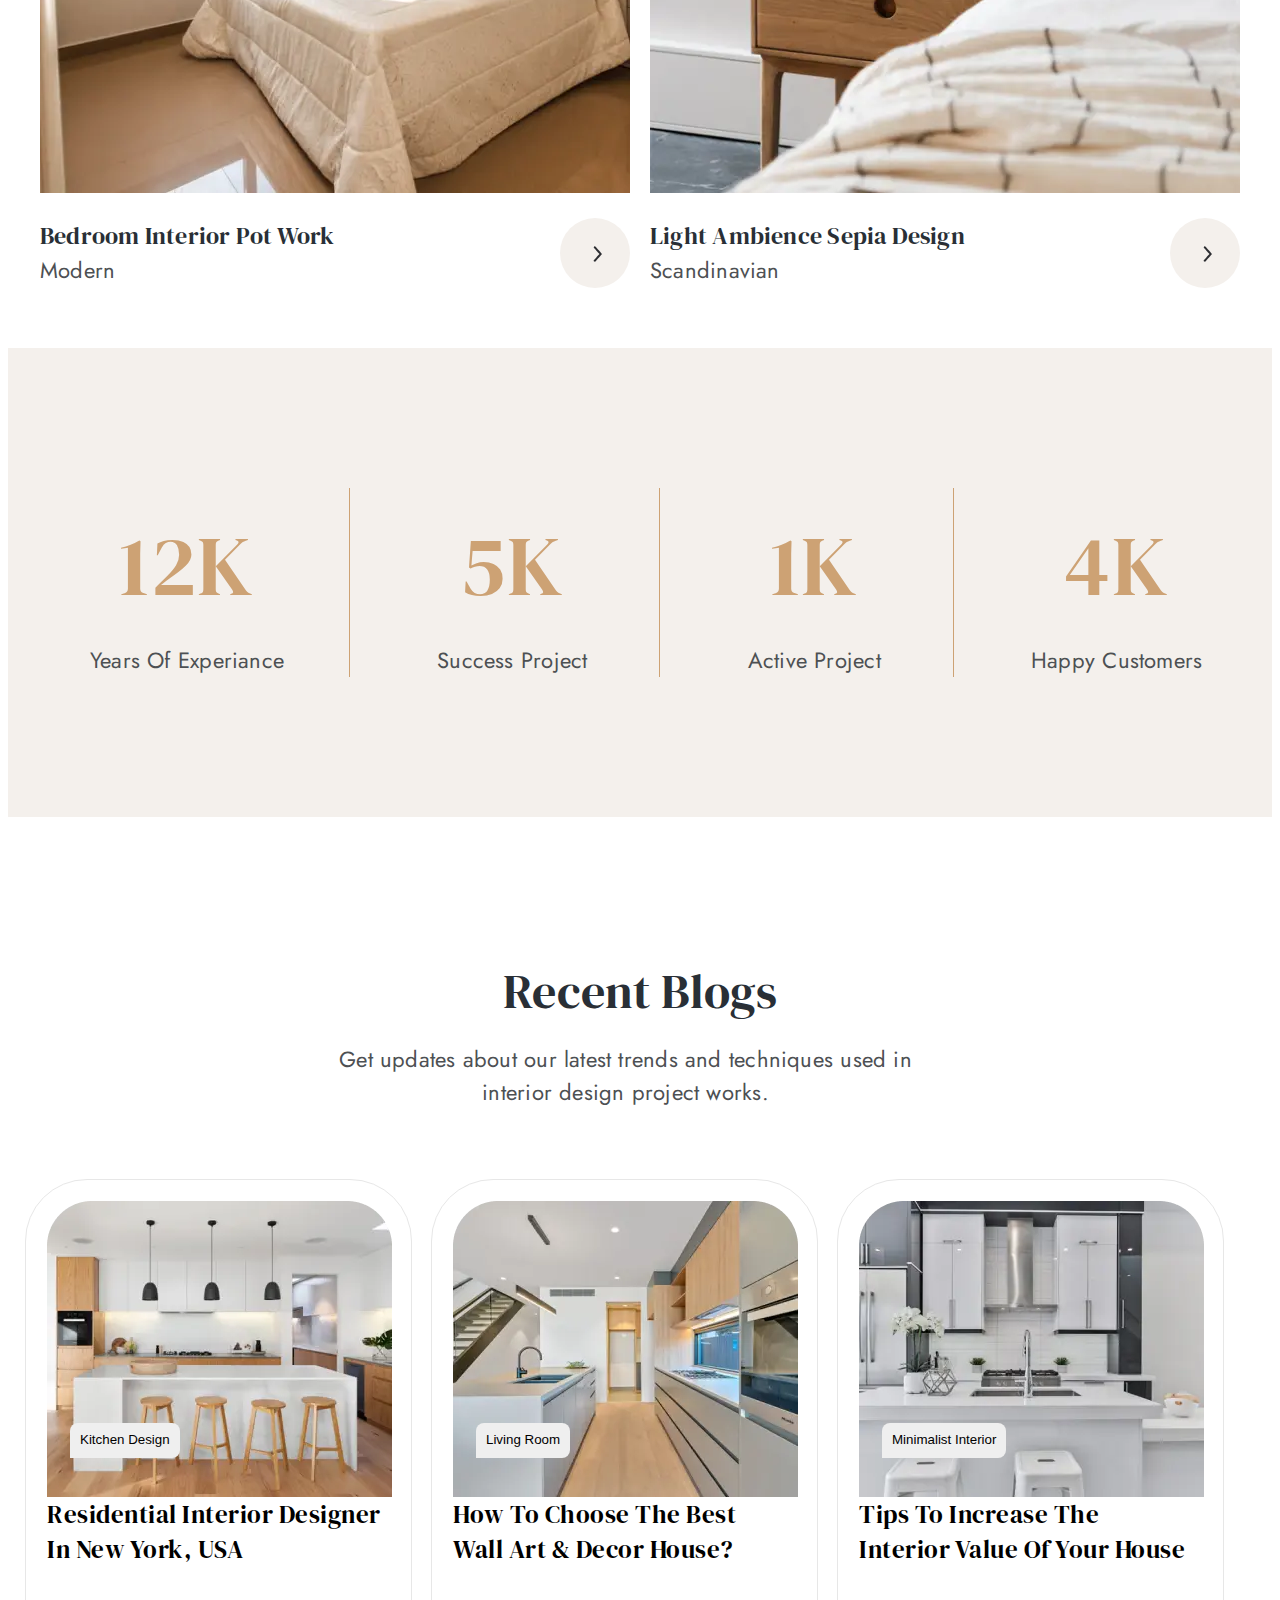
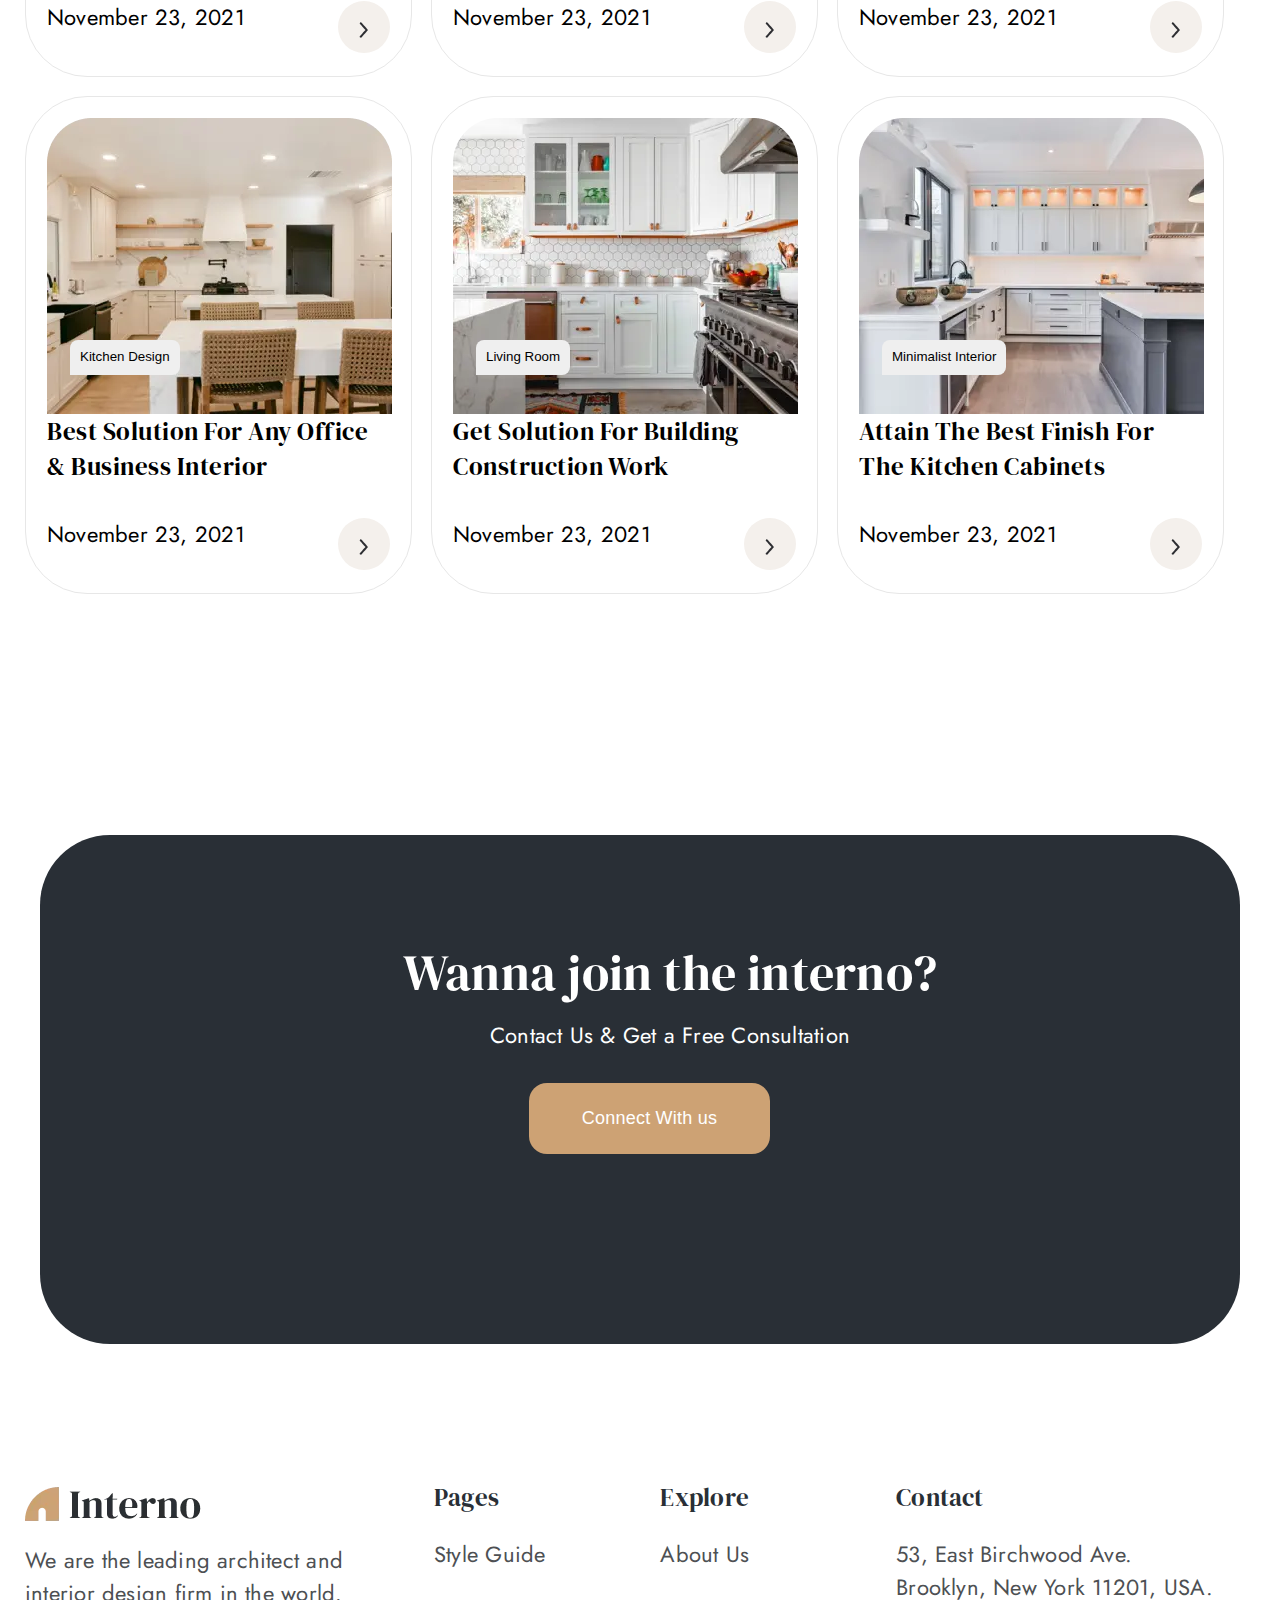
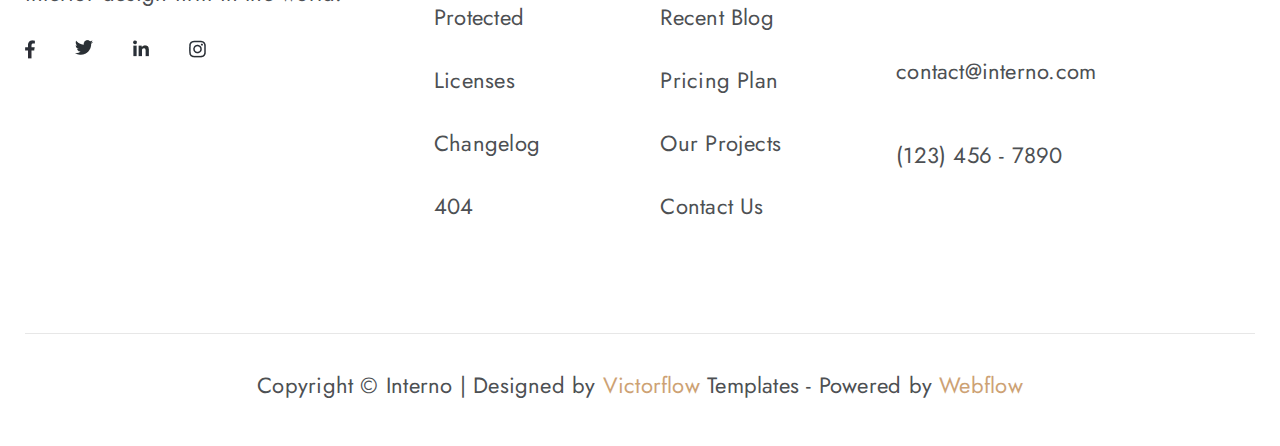
==== commit 60f8fa71: "final?" ====
--- a/index.html
+++ b/index.html
@@ -1,299 +1,607 @@
 <!DOCTYPE html>
 <html lang="en">
-<head>
-    <meta charset="UTF-8">
-    <meta name="viewport" content="width=device-width, initial-scale=1.0">
+  <head>
+    <meta charset="UTF-8" />
+    <meta name="viewport" content="width=device-width, initial-scale=1.0" />
     <title>Internio!</title>
     <!-- cтулья братья мои пора собраться -->
-     <link rel="stylesheet" href="./style.css/reset.css">
-     <link rel="stylesheet" href="./style.css/style.css">
-</head>
-<body>
+    <link rel="stylesheet" href="./style.css/reset.css" />
+    <link rel="stylesheet" href="./style.css/style.css" />
+    <!-- нормалайз -->
+    <link
+      rel="stylesheet"
+      href="https://cdnjs.cloudflare.com/ajax/libs/modern-normalize/3.0.1/modern-normalize.min.css"
+      integrity="sha512-q6WgHqiHlKyOqslT/lgBgodhd03Wp4BEqKeW6nNtlOY4quzyG3VoQKFrieaCeSnuVseNKRGpGeDU3qPmabCANg=="
+      crossorigin="anonymous"
+      referrerpolicy="no-referrer"
+    />
+    <!-- шрифти -->
+    <link rel="preconnect" href="https://fonts.googleapis.com" />
+    <link rel="preconnect" href="https://fonts.gstatic.com" crossorigin />
+    <link
+      href="https://fonts.googleapis.com/css2?family=DM+Serif+Display:ital@0;1&family=Edu+AU+VIC+WA+NT+Pre:wght@400..700&family=Jost:ital,wght@0,100..900;1,100..900&display=swap"
+      rel="stylesheet"
+    />
+  </head>
+  <body>
     <header class="header">
-        <div class="container header-container">
-     <nav class="header-nav">
-     <h1 class="header-line">
-         <a href="#">
-            <img src="./images.krakva/interno.webp" alt="Interno">
-         </a>
-     </h1>
-    </nav>
-    <div class="header-list">
-     <ul class="header-items">
-        <li class="header-item"> <a href="#">Home</a> </li>
-        <li class="header-item"> <a href="#">About Us</a> </li>
-        <li class="header-item"> <a href="#">Services</a> </li>
-        <li class="header-item"> <a href="#">Pages</a> </li>
-        <li class="header-item"> <a href="#">Contact Us</a> </li>
-     </ul>
-    </div>
-    </div>
+      <div class="container header-container">
+        <nav class="header-nav">
+          <h1 class="header-line">
+            <a href="#">
+              <img src="./images.krakva/interno.webp" alt="Interno" />
+            </a>
+          </h1>
+        </nav>
+        <div class="header-list">
+          <ul class="header-items">
+            <li class="header-item"><a class="header-a" href="#">Home</a></li>
+            <li class="header-item">
+              <a class="header-a" href="#">About Us</a>
+            </li>
+            <li class="header-item">
+              <a class="header-a" href="#">Services</a>
+            </li>
+            <li class="header-item"><a class="header-a" href="#">Pages</a></li>
+            <li class="header-item">
+              <a class="header-a" href="#">Contact Us</a>
+            </li>
+          </ul>
+        </div>
+      </div>
     </header>
     <main>
-    <section class="create">
-    <div class="container">
-     <h2 class="create-caption">
-        Let's Create Your Dream Interior
-     </h2>
-            <p class="create-p">The world needs innovators and problem solvers who turn
-            challenges into greater opportunities.</p>
-     <button type="button">Get Started</button>
-    </div>
-    </section>
-
-    <section class="design">
-        <div class="container">
-            <ul class="design-items">
-                <li class="design-item">
-                    <h3>Interior Design</h3>
-                    <p>Enhancing the interior to achieve a healthier environment for the people using right space.</p>
-                    <a href="#">View More</a>
-                </li>
-                <li class="design-item">
-                    <h3>Furniture</h3>
-                    <p>Movable articles that are used to make a room or building suitable for living or working.</p>
-                    <a href="#">View More</a>
-                </li>
-                <li class="design-item">
-                    <h3>Flooring</h3>
-                    <p>Thin object any finished material applied over a floor structure to provide a walking surface.</p>
-                    <a href="#">View More</a>
-                </li>
-            </ul>
-        </div>
-    </section>
-
-    <section class="tackle">
-        <div class="container">
-        <h2 class="tackle-title">
-            We Tackle The Most Challenging Designs
-        </h2>
-                <p class="tackle-p">The world needs innovators and problem solvers who turn challenges into greater opportunities. We have
-                an insatiable curiosity about transformative trends challenging the status.</p>
-        <div class="tackle-div">
-            <ul class="tackle-ul">
-                <li class="tackle-item">
-                    <p class="tackle-text"> 012345678       </p></li>
-                <li class="tackle-item">
-                    <p class="tackle-text"> Call Us Anytime </p></li>             
-            </ul>
-                <button type="button" class="tackle-btn"> Get Free Estimate </button>
-                <img class="tackle-png" src="./images.krakva/kyxNYA.webp" alt="">
-        </div>
-        </div>
-    </section>
-
-    <section class="team">
-        <div class="container">
-        <ul class="team-list">
+      <section class="create">
+        <div class="container">
+          <h2 class="create-caption">Let's Create Your Dream Interior</h2>
+          <p class="create-p">
+            The world needs innovators and problem solvers who turn challenges
+            into greater opportunities.
+          </p>
+          <button type="button" class="create-btn">
+            <p class="create-btnp class">Get Started</p>
+          </button>
+        </div>
+      </section>
+
+      <section class="design">
+        <div class="container">
+          <ul class="design-items">
+            <li class="design-item">
+              <h3 class="design-caption">Interior Design</h3>
+              <p class="design-text">
+                Enhancing the interior to achieve a healthier environment for
+                the people using right space.
+              </p>
+              <div class="design-div">
+                <a class="design-link" href="#">View More</a>
+                <img src="./images.krakva/strilka.webp" alt="strilka" />
+              </div>
+            </li>
+            <li class="design-item">
+              <h3 class="design-caption">Furniture</h3>
+              <p class="design-text">
+                Movable articles that are used to make a room or building
+                suitable for living or working.
+              </p>
+              <div class="design-div">
+                <a class="design-link" href="#">View More</a>
+                <img src="./images.krakva/strilka.webp" alt="strilka" />
+              </div>
+            </li>
+            <li class="design-item">
+              <h3 class="design-caption">Flooring</h3>
+              <p class="design-text">
+                Thin object any finished material applied over a floor structure
+                to provide a walking surface.
+              </p>
+              <div class="design-div">
+                <a class="design-link" href="#">View More</a>
+                <img src="./images.krakva/strilka.webp" alt="strilka" />
+              </div>
+            </li>
+          </ul>
+        </div>
+      </section>
+
+      <section class="tackle">
+        <div class="container">
+          <ul class="tackle-ul">
+            <li class="tackle-item">
+              <div class="tackle-div">
+                <h2 class="tackle-title">
+                  We Tackle The Most Challenging Designs
+                </h2>
+                <p class="tackle-p">
+                  The world needs innovators and problem solvers who turn
+                  challenges into greater opportunities. We have an insatiable
+                  curiosity about transformative trends challenging the status.
+                </p>
+                <div class="tackle-gorizontal">
+                  <button class="tackle-ochenKRASIVI-kryzok" type="button">
+                    <img src="./images.krakva/telepat.webp" alt="telephone" />
+                  </button>
+                  <div class="tackle-vertical">
+                    <a href="tel:+ 012345678" class="tackle-a"
+                      ><p>012345678</p></a
+                    >
+
+                    <p class="tackle-text">Call Us Anytime</p>
+                  </div>
+                </div>
+                <button type="button" class="tackle-btn">
+                  <p class="tackle-btnp">Get Free Estimate</p>
+                  <img
+                    src="./images.krakva/strilka.webp"
+                    class="tackle-img"
+                    alt="strilka"
+                  />
+                </button>
+              </div>
+              <img
+                class="tackle-png"
+                src="./images.krakva/kyxNYA.webp"
+                alt="foto-krasivoi-kyhni"
+              />
+            </li>
+          </ul>
+        </div>
+      </section>
+
+      <section class="team">
+        <div class="container team-container">
+          <h2 class="team-title">What the People Thinks About Interno</h2>
+          <ul class="team-list">
             <li class="team-item">
-                <h3 class="team-h3">Lisa Clairton</h3>
-                <p class="team-text">New York, USA</p>
-                <p class="team-textp">We selected Interno interior because of rigorous design background & education.</p>
+              <div class="team-box">
+                <nav class="team-nav">
+                  <img
+                    class="team-people"
+                    src="./images.krakva/lisa.webp"
+                    alt="Lisa Clairton"
+                  />
+                  <div class="team-div">
+                    <h3 class="team-h3">Lisa Clairton</h3>
+                    <p class="team-text">New York, USA</p>
+                  </div>
+                </nav>
+                <p class="team-textp">
+                  We selected Interno interior because of rigorous design
+                  background & education.
+                </p>
+              </div>
             </li>
             <li class="team-item">
-                <h3 class="team-h3">David Knight</h3>
-                <p class="team-text">Sydney, Australia</p>
-                <p class="team-textp">The team exceeded our expectations and emerged as leaders of our project’s.</p>
+              <div class="team-box">
+                <nav class="team-nav">
+                  <img
+                    class="team-people"
+                    src="./images.krakva/david.webp"
+                    alt="David Knight"
+                  />
+                  <div class="team-div">
+                    <h3 class="team-h3">David Knight</h3>
+                    <p class="team-text">Sydney, Australia</p>
+                  </div>
+                </nav>
+                <p class="team-textp">
+                  The team exceeded our expectations and emerged as leaders of
+                  our project’s.
+                </p>
+              </div>
             </li>
             <li class="team-item">
-                <h3 class="team-h3">Lisa Clairton</h3>
-                <p class="team-text">Paris, France</p>
-                <p class="team-textp">They balanced the architectural vision and the project realities beautifully.</p>
-            </li>
-        </ul>
-    </div>
-    </section>
-
-    <section class="brend">
-        <div class="container">
-            <ul class="brend-items">
-            <li class="brend-item"><img class="brend-png" src="./images.krakva/home.webp" alt="Modern Home"></li>
-            <li class="brend-item"><img class="brend-png" src="./images.krakva/vs.webp" alt="vs"></li>
-            <li class="brend-item"><img class="brend-png" src="./images.krakva/brand.webp" alt="brand"></li>
-            <li class="brend-item"><img class="brend-png" src="./images.krakva/v-nature-dom.webp" alt="nature home"></li>
-            <li class="brend-item"><img class="brend-png" src="./images.krakva/classic.webp" alt="classic home"></li>
-        </ul>
-        </div>
-    </section>
-
-    <section class="Project">
+              <div class="team-box">
+                <nav class="team-nav">
+                  <img
+                    class="team-people"
+                    src="./images.krakva/clairton.webp"
+                    alt="Lisa Clairton Number 2"
+                  />
+                  <div class="team-div">
+                    <h3 class="team-h3">Lisa Clairton</h3>
+                    <p class="team-text">Paris, France</p>
+                  </div>
+                </nav>
+                <p class="team-textp">
+                  They balanced the architectural vision and the project
+                  realities beautifully.
+                </p>
+              </div>
+            </li>
+          </ul>
+        </div>
+      </section>
+
+      <section class="brend">
+        <div class="container">
+          <ul class="brend-items">
+            <li class="brend-item">
+              <img
+                class="brend-png"
+                src="./images.krakva/home.webp"
+                alt="Modern Home"
+              />
+            </li>
+            <li class="brend-item">
+              <img class="brend-png" src="./images.krakva/vs.webp" alt="vs" />
+            </li>
+            <li class="brend-item">
+              <img
+                class="brend-png"
+                src="./images.krakva/brand.webp"
+                alt="brand"
+              />
+            </li>
+            <li class="brend-item">
+              <img
+                class="brend-png"
+                src="./images.krakva/v-nature-dom.webp"
+                alt="nature home"
+              />
+            </li>
+            <li class="brend-item">
+              <img
+                class="brend-png"
+                src="./images.krakva/classic.webp"
+                alt="classic home"
+              />
+            </li>
+          </ul>
+        </div>
+      </section>
+
+      <section class="Project">
         <div class="container">
           <h2 class="Project-title">Recent Projects</h2>
-          <p> With tools to make every part of your process more human and a support team
-          excited to help you, getting started with us never been easier.</p>
-
-        <ul>
-            <li>
-                <img src="./images.krakva/" alt="">
-                <h3>Winery Dry Creek Building</h3>
-                <p>Art Modern</p>
-            </li>
-            <li>
-                <img src="./images.krakva/" alt="">
-                <h3>Creative Workplace Design</h3>
-                <p>Minimalist</p>
-            </li>
-            <li>
-                <img src="" alt="">
-                <h3>Bedroom Interior Pot Work</h3>
-                <p>Modern</p>
-            </li>
-            <li>
-                <img src="" alt="">
-                <h3>Light Ambience Sepia Design</h3>
-                <p>Scandinavian</p>
-            </li>
-        </ul>
-        </div>
-    </section>
-
-    <section class="years">
-        <div class="container">
-        <ul class="years-list">
+          <p class="Project-subtitle">
+            With tools to make every part of your process more human and a
+            support team excited to help you, getting started with us never been
+            easier.
+          </p>
+
+          <ul class="Project-list">
+            <li class="Project-item">
+              <img
+                class="Project-png"
+                src="./images.krakva/creek.webp"
+                alt=""
+              />
+              <div class="Project-div">
+                <nav>
+                  <h3 class="Project-h3">Winery Dry Creek Building</h3>
+                  <p class="Project-text">Art Modern</p>
+                </nav>
+                <button class="Project-btn" type="button">
+                  <img
+                    class="Project-img"
+                    src="./images.krakva/strilka-kryzok.webp"
+                    alt="strilka"
+                  />
+                </button>
+              </div>
+            </li>
+            <li class="Project-item">
+              <img
+                class="Project-png"
+                src="./images.krakva/creative.webp"
+                alt=""
+              />
+              <div class="Project-div">
+                <nav>
+                  <h3 class="Project-h3">Creative Workplace Design</h3>
+                  <p class="Project-text">Minimalist</p>
+                </nav>
+                <button class="Project-btn" type="button">
+                  <img
+                    class="Project-img"
+                    src="./images.krakva/strilka-kryzok.webp"
+                    alt="strilka"
+                  />
+                </button>
+              </div>
+            </li>
+            <li class="Project-item">
+              <img
+                class="Project-png"
+                src="./images.krakva/pot-work.webp"
+                alt=""
+              />
+              <div class="Project-div">
+                <nav>
+                  <h3 class="Project-h3">Bedroom Interior Pot Work</h3>
+                  <p class="Project-text">Modern</p>
+                </nav>
+                <button class="Project-btn" type="button">
+                  <img
+                    class="Project-img"
+                    src="./images.krakva/strilka-kryzok.webp"
+                    alt="strilka"
+                  />
+                </button>
+              </div>
+            </li>
+            <li class="Project-item">
+              <img
+                class="Project-png"
+                src="./images.krakva/design.webp"
+                alt=""
+              />
+              <div class="Project-div">
+                <nav>
+                  <h3 class="Project-h3">Light Ambience Sepia Design</h3>
+                  <p class="Project-text">Scandinavian</p>
+                </nav>
+                <button class="Project-btn" type="button">
+                  <img
+                    class="Project-img"
+                    src="./images.krakva/strilka-kryzok.webp"
+                    alt="strilka"
+                  />
+                </button>
+              </div>
+            </li>
+          </ul>
+        </div>
+      </section>
+
+      <section class="years">
+        <div class="container">
+          <ul class="years-list">
             <li class="years-item">
-                <h2 class="years-h2"> 12K </h2>
-                <p class="years-text"> Years Of Experiance</p>
+              <h2 class="years-h2">12K</h2>
+              <p class="years-text">Years Of Experiance</p>
             </li>
             <li class="years-item">
-                <h2 class="years-h2"> 5K </h2>
-                <p class="years-text"> Success Project</p>
+              <h2 class="years-h2">5K</h2>
+              <p class="years-text">Success Project</p>
             </li>
             <li class="years-item">
-                <h2 class="years-h2"> 1K </h2>
-                <p class="years-text"> Active Project</p>
+              <h2 class="years-h2">1K</h2>
+              <p class="years-text">Active Project</p>
             </li>
             <li class="years-item">
-                <h2 class="years-h2"> 4K </h2>
-                <p class="years-text"> Happy Customers</p>
-            </li>
-        </ul>
-        </div>
-    </section>
-
-    <section class="Blogs">
-        <div class="container">
-        <h2 class="Blogs-title">Recent Blogs</h2>
-                <p class="Blogs-text">Get updates about our latest trends and techniques used in
-                interior design project works.</p>
-        <ul class="Blogs-list">
+              <h2 class="years-h2">4K</h2>
+              <p class="years-text">Happy Customers</p>
+            </li>
+          </ul>
+        </div>
+      </section>
+
+      <section class="Blogs">
+        <div class="container">
+          <h2 class="Blogs-title">Recent Blogs</h2>
+          <p class="Blogs-text">
+            Get updates about our latest trends and techniques used in interior
+            design project works.
+          </p>
+          <ul class="Blogs-list">
             <li class="Blogs-item">
-                 <h2 class="Blogs-h2" >Residential Interior Designer In New York, USA</h2>
-                 <p class="Blogs-textp">November 23, 2021</p>
-            </li>
-            <li class="Blogs-item">
-                 <h2 class="Blogs-h2" >How To Choose The Best Wall Art & Decor House?</h2>
-                 <p class="Blogs-textp">November 23, 2021</p>
-            </li>
-            <li class="Blogs-item">
-                 <h2 class="Blogs-h2" >Tips To Increase The Interior Value Of Your House</h2>
-                 <p class="Blogs-textp">November 23, 2021</p>
-            </li>
-            <li class="Blogs-item">
-                 <h2 class="Blogs-h2" >Best Solution For Any Office & Business Interior</h2>
-                 <p class="Blogs-textp">November 23, 2021</p>
-            </li>
-            <li class="Blogs-item">
-                 <h2 class="Blogs-h2" >Get Solution For Building Construction Work</h2>
-                 <p class="Blogs-textp">November 23, 2021</p>
-            </li>
-            <li class="Blogs-item">
-                 <h2 class="Blogs-h2" >Attain The Best Finish For The Kitchen Cabinets</h2>
-                 <p class="Blogs-textp">November 23, 2021</p>
-            </li>
-        </ul>
-    </div>
-    </section>
-    
-    <section class="join">
-        <div class="container">
-         <h2 class="join-title">Wanna join the interno?</h2>
-         <p class="join-text">Contact Us & Get a Free Consultation</p>
-         <button class="join-btn" type="button">Connect With us</button>
-        </div>
-    </section>
+              <div class="Blogs-div">
+                <img
+                  class="Blogs-png"
+                  src="./images.krakva/desinger.webp"
+                  alt=" how to"
+                />
+                <h2 class="Blogs-h2">
+                  Residential Interior Designer In New York, USA
+                </h2>
+                <div class="Blogs-divvv">
+                  <p class="Blogs-textp">November 23, 2021</p>
+                  <button type="button" class="Blogs-btnn">
+                    <img src="./images.krakva/strilka-kryzok.webp" alt="" />
+                  </button>
+                  <button class="Blogs-btn">
+                    <p>Kitchen Design</p>
+                  </button>
+                </div>
+              </div>
+            </li>  <li class="Blogs-item">
+              <div class="Blogs-div">
+                <img
+                  class="Blogs-png"
+                  src="./images.krakva/how-to.webp"
+                  alt=" how to"
+                />
+                <h2 class="Blogs-h2">
+                  How To Choose The Best Wall Art & Decor House?
+                </h2>
+                <div class="Blogs-divvv">
+                  <p class="Blogs-textp">November 23, 2021</p>
+                  <button type="button" class="Blogs-btnn">
+                    <img src="./images.krakva/strilka-kryzok.webp" alt="" />
+                  </button>
+                  <button class="Blogs-btn">
+                    <p>Living Room</p>
+                  </button>
+                </div>
+              </div>
+            </li>  <li class="Blogs-item">
+              <div class="Blogs-div">
+                <img
+                  class="Blogs-png"
+                  src="./images.krakva/tips-to.webp"
+                  alt=" how to"
+                />
+                <h2 class="Blogs-h2">
+                  Tips To Increase The Interior Value Of Your House
+                </h2>
+                <div class="Blogs-divvv">
+                  <p class="Blogs-textp">November 23, 2021</p>
+                  <button type="button" class="Blogs-btnn">
+                    <img src="./images.krakva/strilka-kryzok.webp" alt="" />
+                  </button>
+                  <button class="Blogs-btn">
+                    <p>Minimalist Interior</p>
+                  </button>
+                </div>
+              </div>
+            </li>  <li class="Blogs-item">
+              <div class="Blogs-div">
+                <img
+                  class="Blogs-png"
+                  src="./images.krakva/best-solution.webp"
+                  alt=" how to"
+                />
+                <h2 class="Blogs-h2">
+                  Best Solution For Any Office & Business Interior
+                </h2>
+                <div class="Blogs-divvv">
+                  <p class="Blogs-textp">November 23, 2021</p>
+                  <button type="button" class="Blogs-btnn">
+                    <img src="./images.krakva/strilka-kryzok.webp" alt="" />
+                  </button>
+                  <button class="Blogs-btn">
+                    <p>Kitchen Design</p>
+                  </button>
+                </div>
+              </div>
+            </li>  <li class="Blogs-item">
+              <div class="Blogs-div">
+                <img
+                  class="Blogs-png"
+                  src="./images.krakva/get-solution.webp"
+                  alt=" how to"
+                />
+                <h2 class="Blogs-h2">
+                  Get Solution For Building Construction Work
+                </h2>
+                <div class="Blogs-divvv">
+                  <p class="Blogs-textp">November 23, 2021</p>
+                  <button type="button" class="Blogs-btnn">
+                    <img src="./images.krakva/strilka-kryzok.webp" alt="" />
+                  </button>
+                  <button class="Blogs-btn">
+                    <p>Living Room</p>
+                  </button>
+                </div>
+              </div>
+            </li>  <li class="Blogs-item">
+              <div class="Blogs-div">
+                <img
+                  class="Blogs-png"
+                  src="./images.krakva/attain.webp"
+                  alt=" how to"
+                />
+                <h2 class="Blogs-h2">
+                  Attain The Best Finish For The Kitchen Cabinets
+                </h2>
+                <div class="Blogs-divvv">
+                  <p class="Blogs-textp">November 23, 2021</p>
+                  <button type="button" class="Blogs-btnn">
+                    <img src="./images.krakva/strilka-kryzok.webp" alt="" />
+                  </button>
+                  <button class="Blogs-btn">
+                    <p>Minimalist Interior</p>
+                  </button>
+                </div>
+              </div>
+            </li>
+          </ul>
+        </div>
+      </section>
+
+      <section class="join">
+        <div class="container">
+          <h2 class="join-title">Wanna join the interno?</h2>
+          <p class="join-text">Contact Us & Get a Free Consultation</p>
+          <button class="join-button" type="button">
+            <p class="join-textb">Connect With us</p>
+          </button>
+        </div>
+      </section>
+
     </main>
     <footer class="footer">
-        <div class="container">
-      <h2 class="footer-title">Interno</h2>
-      <p class="footer-text">We are the leading architect and interior design firm in the world.</p>
-      <ul class="footer-list">
-        <ul class="footer-list-1">
-        <li class="footer-item-1">
-            <h2 class="footer-title-1">Pages</h2>
-        </li>
-        <li class="footer-item-1">
-             <p class="footer-text-1">Style Guide</p>
-        </li>
-        <li class="footer-item-1">
-            <p class="footer-text-1">Protected</p>
-        </li>
-        <li class="footer-item-1">
-            <p class="footer-text-1">Licenses</p>
-        </li>
-        <li class="footer-item-1">
-            <p class="footer-text-1">Changelog</p>
-        </li>
-        <li class="footer-item-1">
-            <p class="footer-text-1">404</p>
-        </li>
+      <div class="container">
+        <div class="footer-horizontal">
+        <nav>
+        <h2 class="footer-title"> <img src="./images.krakva/interno.webp" alt="logo"> </h2>
+        <p class="footer-text">
+          We are the leading architect and interior design firm in the world.
+        </p>
+         <ul class="footer-images">
+          <li class="footer-listimg"> <img class="footerimgp" src="./images.krakva/fakebook.webp" alt="fasebook"></li>
+          <li class="footer-listimg"> <img class="footerimgp" src="./images.krakva/twatter.webp" alt="rwitter"></li>
+          <li class="footer-listimg"> <img class="footerimgp" src="./images.krakva/in.webp" alt="in"></li>
+          <li class="footer-listimg"> <img class="footerimgp" src="./images.krakva/insertgramm.webp" alt="istagramm"></li>
          </ul>
-         <ul class="footer-list-2">
-        <li class="footer-item-2">
-            <h2 class="footer-title-2">Explore</h2>
-        </li>
-        <li class="footer-item-2">
-            <p class="footer-text-2">About Us</p>
-        </li>
-        <li class="footer-item-2">
-            <p class="footer-text-2">Recent Blog</p>
-        </li>
-        <li class="footer-item-2">
-            <p class="footer-text-2">Pricing Plan</p>
-        </li>
-        <li class="footer-item-2">
-            <p class="footer-text-2">Our Projects</p>
-        </li>
-        <li class="footer-item-2">
-            <p class="footer-text-2">Contact Us</p>
-        </li>
-         </ul>
-         <ul class="footer-list-3">
-        <li class="footer-item-3">
-            <h2 class="footer-title-3">Contact</h2>
-        </li>
-        <li class="footer-item-3">
-            <p class="footer-text-3">53, East Birchwood Ave. Brooklyn, New York 11201, USA.</p>
-        </li>
-        <li class="footer-item-3">
-            <p class="footer-text-3">contact@interno.com</p>
-        </li>
-        <li class="footer-item-3">
-            <p class="footer-text-3">(123) 456 - 7890</p>
-        </li>
-         </ul>
-      </ul>
-    <ul class="footer-end">
-        <li class="end-title">
-            <p class="end-text">
-                Copyright © Interno | Designed by
-            </p>
-        </li>
-        <li class="end-item">
-            <a class="end-href" href="#">
-                Victorflow
-            </a>
-        </li>
-        <li class="end-item">
-            <p class="end-text">
-                Templates - Powered by
-            </p>
-        </li>
-        <li class="end-item">
-         <a class="end-href" href="#">
-            Webflow
-         </a>
-        </li>
-    </ul>
-  </div>
-</footer> </body> </html>+        </nav>
+
+        <ul class="footer-list">
+          <li>
+          <ul class="footer-list-1">
+            <li class="footer-item-1">
+              <h2 class="footer-title-1">Pages</h2>
+            </li>
+            <li class="footer-item-1">
+              <p class="footer-text-1">Style Guide</p>
+            </li>
+            <li class="footer-item-1">
+              <p class="footer-text-1">Protected</p>
+            </li>
+            <li class="footer-item-1">
+              <p class="footer-text-1">Licenses</p>
+            </li>
+            <li class="footer-item-1">
+              <p class="footer-text-1">Changelog</p>
+            </li>
+            <li class="footer-item-1">
+              <p class="footer-text-1">404</p>
+            </li>
+          </ul>
+          </li>
+          <li>
+          <ul class="footer-list-2">
+            <li class="footer-item-2">
+              <h2 class="footer-title-2">Explore</h2>
+            </li>
+            <li class="footer-item-2">
+              <p class="footer-text-2">About Us</p>
+            </li>
+            <li class="footer-item-2">
+              <p class="footer-text-2">Recent Blog</p>
+            </li>
+            <li class="footer-item-2">
+              <p class="footer-text-2">Pricing Plan</p>
+            </li>
+            <li class="footer-item-2">
+              <p class="footer-text-2">Our Projects</p>
+            </li>
+            <li class="footer-item-2">
+              <p class="footer-text-2">Contact Us</p>
+            </li>
+          </ul>
+          </li>
+          <li>
+          <ul class="footer-list-3">
+            <li class="footer-item-3">
+              <h2 class="footer-title-3">Contact</h2>
+            </li>
+            <li class="footer-item-3">
+              <p class="footer-text-3">
+                53, East Birchwood Ave. Brooklyn, New York 11201, USA.
+              </p>
+            </li>
+            <li class="footer-item-3">
+              <p class="footer-text-3">contact@interno.com</p>
+            </li>
+            <li class="footer-item-3">
+              <p class="footer-text-3">(123) 456 - 7890</p>
+            </li>
+          </ul>
+        </ul>
+      </li>
+    </div>
+     <div class="footer-div">
+      <p class="footer-p">
+        Copyright © Interno | Designed by
+        <a class="footer-a" href="#">Victorflow</a>
+        Templates - Powered by
+        <a class="footer-a" href="#">Webflow</a>
+      </p>
+     </div>
+      </div>
+    </footer>
+  </body>
+</html>--- a/style.css/style.css
+++ b/style.css/style.css
@@ -1,16 +1,25 @@
 :root {
-    
+    --gold-color-:#CDA274;
+    --white-color-: #fff;
+    --black-color-: #000;
+    --Gray-color-: #4D5053;
+    --GrayBlack-color-:#292F36;
+    --noname-color-:#F4F0EC;
+    --border-color-: #E7E7E7;
+}
+
+body {
+    font-family: "Jost" ;
 }
 
 .container {
     width: 1230px;
     margin: 0 auto;
     padding: 0 15px;
-    outline: 1px solid rgb(0, 6, 128) ; 
-}
-
-
-
+    /* outline: 1px solid rgb(0, 6, 128) ;  */
+}
+
+/* header */
 .header-container {  
     display: flex;  
     justify-content: space-around;
@@ -29,3 +38,788 @@
     margin-right: 485px;
 }
 
+.header-a {
+    color: var(--mediumblack-color-);
+    font-size: 19px;
+    font-weight: 400;
+    line-height: 30px;
+    letter-spacing: 0.4px;    
+}
+
+.header-a:hover {
+    color: #CDA274;
+}
+
+/* create */
+
+.create {
+    background-image: url(/images.krakva/create.webp);
+    background-repeat: no-repeat;
+    height: 831px;
+    width: 100%;
+}
+
+.create-caption {
+    color: var(--mediumblack-color-);
+    font-family: "DM Serif Display";
+    font-size: 80px;
+    font-weight: 400;
+    line-height: 96px; /* 120% */
+    letter-spacing: 0.22px;    
+    width: 595px;
+    padding-top: 188px;
+    margin-left: 120px;
+    margin-bottom: 19px;
+}
+
+.create-p {
+    margin-left: 120px;
+    width: 577px;
+    color: var(--Gray-color-);
+    font-size: 22px;
+    font-weight: 400;
+    line-height: 33px;
+    letter-spacing: 0.22px;
+}
+
+.create-btn {
+    margin-top: 35px;
+    margin-left: 120px;
+    width: 207px;
+    height: 71px;
+    flex-shrink: 0;
+    background-color: var(--GrayBlack-color-);
+    border-radius: 18px;
+
+}
+.create-btnp {
+    margin-left: 34px;
+    margin-top: 22px;
+    margin-bottom: 22px;
+    margin-right: auto;
+    width: 106px;
+    color: var(--white-color-);
+    font-size: 18px;
+    font-weight: 400;
+    line-height: 27px; /* 150% */
+    letter-spacing: 0.72px;
+}
+
+/* desing */
+.design {
+    padding-top: 100px;
+}
+.design-items {
+    display: flex;
+    justify-content: center;
+    gap: 93px;
+}
+
+.design-div {
+    display: flex;
+    justify-content: center;
+}
+
+.design-caption {
+    color: var(--GrayBlack-color-);
+    text-align: center;
+    font-family: "DM Serif Display";
+    font-size: 25px;
+    font-weight: 400;
+    line-height: 1.56;
+    letter-spacing: 0.22px;
+    margin-bottom: 17px;
+}
+
+.design-text {
+    width: 297px;
+    color: var(--GrayBlack-color-);
+    text-align: center;
+    font-size: 22px;
+    font-weight: 400;
+    line-height: 1.5;
+    letter-spacing: 0.22px;
+    margin-bottom: 35px;
+}
+
+.design-text:nth-child(1) {
+    width: 317px;
+}
+
+.design-link {
+    color: var(--Gray-color-);
+    text-align: center;
+    font-size: 18px;
+    font-weight: 400;
+    line-height: 1.5;
+    width: 94px;
+    flex-shrink: 0;
+    letter-spacing: 0.36px;
+}
+/* spec-tackle */
+.tackle {
+    padding-top: 164px;
+}
+
+.tackle-title {
+    width: 450px;
+    color: var(--GrayBlack-color-);
+    font-family: "DM Serif Display";
+    font-size: 50px;
+    font-weight: 400;
+    margin-bottom: 42px;
+    line-height: 1.3;
+    letter-spacing: 0.22px;
+}
+
+.tackle-item {
+    display: flex;
+}
+
+.tackle-gorizontal {
+    display: flex;
+}
+
+.tackle-vertical {
+    margin-left: 20px;
+}
+.tackle-p {
+    width: 531px;
+    color: var(--Gray-color-);
+    font-size: 22px;
+    font-weight: 400;
+    line-height: 1.5;
+    margin-bottom: 46px;
+    letter-spacing: 0.22px;
+}
+
+.tackle-a {
+    color: var(--Gray-color-);
+    font-size: 24px;
+    font-weight: 400;
+    line-height: 1.5;
+    letter-spacing: 0.22px;
+}
+
+.tackle-text {
+    color: var(--Gray-color-);
+    font-size: 24px;
+    font-weight: 400;
+    line-height: 1.5;
+    letter-spacing: 0.22px;
+}
+
+.tackle-btn {
+    margin-top: 50px;
+    border-radius: 18px;
+    background-color: var(--GrayBlack-color-);
+    display: flex;
+    font-size: 18px;
+    font-weight: 400;
+    letter-spacing: 0.72px;
+    line-height: 1.5;
+}
+
+.tackle-btnp {
+    color: var(--white-color-);
+    font-size: 18px;
+    font-weight: 400;
+    line-height: 1.5;
+    letter-spacing: 0.72px;
+    width: 162px;
+    padding-top: 21px;
+    padding-bottom: 23px;
+}
+
+.tackle-img {
+    padding-top: 25px;
+    padding-left: 15px;
+}
+
+.tackle-ochenKRASIVI-kryzok {
+    border-radius: 100%;
+    background-color: #F4F0EC;
+    width: 93px;
+    height: 93px;
+    flex-shrink: 0;
+    border: none;
+    padding: 30px 30px 30px;
+}
+
+.tackle-png {
+
+    display: flex;
+    justify-content: space-between;
+}
+
+/* team */
+.team-title {
+    width: 479px;
+    color: var(--GrayBlack-color-);
+    text-align: center;
+    font-family: "DM Serif Display";
+    font-size: 45px;
+    font-weight: 400;
+    line-height: 1,3;
+    letter-spacing: 0.22px;
+    margin-left: 361px;
+    margin-bottom: 47px;
+    margin-top: 103px;
+}
+
+ .team-item {
+    border-radius: 30px;
+    background-color: var(--white-color-);
+    width: 354px;
+    height: 287px;
+}
+
+.team-container {
+    border-radius: 70px;
+    background:var(--noname-color-);
+    margin-top: 139px;
+}
+
+.team-list {
+    display: flex;
+    gap: 18px;
+    justify-content: center;
+    margin-bottom: 121px;
+}
+
+.team {
+    display: flex;
+}
+
+.team-box {
+   padding-top: 30px;
+   padding-bottom: 30px;
+   border: var(--white-color-);
+   border-radius: 15px;
+}
+
+.team-nav {
+    display: flex;
+    flex-wrap: wrap;
+}
+
+.team-h3 {
+    color: var(--GrayBlack-color-);
+    font-family: "DM Serif Display";
+    font-size: 25px;
+    font-weight: 400;
+    line-height: 1.5;
+    letter-spacing: 0.22px;
+}
+
+.team-text {
+    color: var(--Gray-color-);
+    font-size: 18px;
+    font-weight: 400;
+    line-height: 1.5;
+    letter-spacing: 0.22px;
+}
+
+.team-textp {
+    width: 244px;
+    color: var(--Gray-color-);
+    font-size: 20px;
+    font-weight: 400;
+    line-height: 1.5;
+    margin-right: 75px;
+    margin-left: 35px;
+    letter-spacing: 0.22px;
+}
+
+.team-people {
+    margin-left: 20px;
+    margin-right: 20px;
+}
+
+/*  brend */
+
+.brend-items {
+    margin-top: 171px;
+    margin-bottom: 143px;
+    display: flex;
+    gap: 112px;
+    margin-left: 48px;
+    align-items: center;
+}
+
+/* Projeck */
+
+.Project-title {
+    color: var(--GrayBlack-color-);
+    text-align: center;
+    font-family: "DM Serif Display";
+    font-size: 47px;
+    font-weight: 400;
+    line-height: 1.33;
+    letter-spacing: 0.22px;
+    margin-bottom: 20px;
+}
+
+.Project-subtitle {
+    color: var(--Gray-color-);
+    text-align: center;
+    font-size: 22px;
+    font-weight: 400;
+    line-height: 1.5;
+    letter-spacing: 0.22px;
+    width: 786px;
+    margin-left: 207px;
+    margin-bottom: 71px;
+}
+
+.Project-h3 {
+    color: var(--GrayBlack-color-);
+    font-family: "DM Serif Display";
+    font-size: 24px;
+    font-weight: 400;
+    line-height: 1.56;
+    letter-spacing: 0.22px;
+    margin-top: 24px;
+}
+
+.Project-btn {
+    border-radius: 100px;
+    background: #F4F0EC;
+    width: 70px;
+    height: 70px;
+    border: none;
+    margin-left: auto;
+    margin-top: 25px;
+}
+
+.Project-img {
+    display: flex;
+    justify-content: center;
+    align-items: center;
+    padding-left: 27px;
+    padding-bottom: 27px;
+    padding-top: 27px;
+    padding-right: 27px;
+}
+
+.Project-div {
+    display: flex;
+}
+
+.Project-list {
+    display: flex;
+    flex-wrap: wrap;
+    gap: 20px;
+    justify-content: center;
+}
+
+.Project-text {
+    color: var(--Gray-color-);
+    font-size: 22px;
+    font-weight: 400;
+    line-height: 1.5;
+    letter-spacing: 0.22px;
+    margin-bottom: 61px;
+}
+
+/* years */
+
+.years-list {
+    display: flex;
+    gap: 16px;
+}
+
+.years-h2 {
+    color: var(--gold-color-);
+    text-align: center;
+    font-family: "DM Serif Display";
+    font-size: 85px;
+    font-weight: 400;
+    line-height: 1.5;
+    letter-spacing: 1.7px;
+    margin: 14px 94px;
+}
+
+.years-text {
+    color: var(--Gray-color-);
+    text-align: center;
+    font-size: 22px;
+    font-weight: 400;
+    line-height: 1.5;
+    letter-spacing: 0.22px;
+}
+
+.years-item:nth-child(1) {
+    border-right: 1px solid var(--gold-color-);
+}
+
+
+.years-item:nth-child(2) {
+    border-right: 1px solid var(--gold-color-);
+}
+
+.years-item:nth-child(3) {
+    border-right: 1px solid var(--gold-color-);
+}
+
+.years {
+    background-color: var(--noname-color-);
+    padding-top: 140px;
+    padding-bottom: 140px;
+}
+
+/* Blogs */
+
+/* .Blogs-title {
+    color: var(--GrayBlack-color-);
+    text-align: center;
+    font-family: "DM Serif Display";
+    font-size: 48px;
+    font-weight: 400;
+    line-height: 1.3;
+    letter-spacing: 0.22px;
+}
+
+.Blogs-text {
+    color: var(--Gray-color-);
+    text-align: center;
+    font-size: 22px;
+    font-style: normal;
+    font-weight: 400;
+    line-height: 1.5;
+    letter-spacing: 0.22px;
+    width: 589px;
+    margin-left: 306px;
+    margin-bottom: 70px;
+}
+
+.Blogs-div {
+    border: solid 1px var(--border-color-);
+    border-radius: 62px;
+    
+}
+
+.Blogs-h2 {
+    color: var(--GrayBlack-color-);
+    font-family: "DM Serif Display";
+    font-size: 25px;
+    font-weight: 400;
+    line-height: 1.4;
+    letter-spacing: 0.5px;
+    width: 334px;
+    margin-bottom: 34px;
+    margin-top: 15px;
+    margin-left: 21px;
+}
+
+.Blogs-textp {
+    color: var(--Gray-color-);
+    font-size: 16px;
+    font-style: normal;
+    font-weight: 400;
+    line-height: 1.5;
+    letter-spacing: 0.22px;
+    width: 144px;
+    margin-left: 21px;
+}
+
+.Blogs-divvv{
+    display: flex;
+}
+
+.Blogs-list {
+    display: flex;
+    flex-wrap: wrap;
+    gap: 20px;
+}
+
+.Blogs-btn {
+    border-radius: 100px;
+    background: var(--noname-color-);
+    border: none;
+    padding: 21px 21px 21px 21px;
+    width: 52px;
+    height: 52px;
+    flex-shrink: 0;
+}
+ */
+
+ .Blogs-div {
+    border: solid 1px var(--border-color-);
+    border-radius: 62px;
+}
+
+.Blogs-btn{
+    position: absolute;
+    top: 244px;
+    left: 45px;
+    padding: 9px 10px 11px 10px;
+    border: none;
+    border-radius: 8px 8px 8px 0px;
+}
+
+.Blogs-btnn {
+    border-radius: 100px;
+    background: var(--noname-color-);
+    border: none;
+    padding: 21px 21px 21px 21px;
+    width: 52px;
+    height: 52px;
+    flex-shrink: 0;
+}
+
+.Blogs-item{
+    position: relative;
+}
+
+.Blogs-divvv{
+    display: flex;
+}
+
+.Blogs{
+    padding-top: 143px;
+    padding-bottom: 141px;
+}
+
+.Blogs-textp{
+    margin: 0 auto;
+    margin-bottom: 21px;
+    color: var(--agretext-color);
+    font-size: 22px;
+    font-weight: 400;
+    line-height: 1.5;
+    letter-spacing: 0.22px;
+    width: 589px;
+}
+
+.Blogs-list{
+    display: flex;
+    flex-wrap: wrap; 
+    gap: 19px;
+}
+
+.Blogs-item{
+    width: 387px;
+}
+
+.blogs-png{
+   width: 100%; 
+} 
+
+.Blogs-h2{
+    margin-bottom: 34px;
+    color: var(--text-color);
+    width: 334px;
+    font-family: "DM Serif Display";
+    font-size: 25px;
+    font-weight: 400;
+    line-height: 1.4;
+    letter-spacing: 0.5px;
+}
+
+.Blogs-div{
+    border-radius: 62px;
+    outline: 1px solid var(--border-color) ; 
+    padding: 21px;
+}
+
+.Blogs-title {
+    color: var(--GrayBlack-color-);
+    text-align: center;
+    font-family: "DM Serif Display";
+    font-size: 48px;
+    font-weight: 400;
+    line-height: 1.3;
+    letter-spacing: 0.22px;
+}
+
+.Blogs-text {
+    color: var(--Gray-color-);
+    text-align: center;
+    font-size: 22px;
+    font-style: normal;
+    font-weight: 400;
+    line-height: 1.5;
+    letter-spacing: 0.22px;
+    width: 589px;
+    margin-left: 306px;
+    margin-bottom: 70px;
+    width: 589px;
+    margin-top: 21px;
+}
+
+
+/* хочешь интерну?) */
+
+.join {
+    border-radius: 70px;
+    background: var(--GrayBlack-color-);
+    padding-bottom: 95px;
+    margin-bottom: 135px;  
+    width: 1200px; 
+    margin-right: auto;
+    margin-left: auto; 
+}
+
+.join-title {
+    color: var(--white-color-);
+    text-align: center;
+    font-family: "DM Serif Display";
+    font-size: 50px;
+    font-weight: 400;
+    line-height: 1.5;
+    letter-spacing: 0.22px;
+    margin-top: 100px;
+    margin-bottom: 9px;
+    display: flex;
+    justify-content: center;
+    padding-top: 100px;
+}
+
+.join-text {
+    color: var(--white-color-);
+    text-align: center;
+    font-size: 22px;
+    font-weight: 400;
+    line-height: 1.5;
+    letter-spacing: 0.22px;
+    margin-bottom: 31px;
+}
+
+.join-button {
+    background-color: var(--gold-color-);
+    width: 241px;
+    height: 71px;
+    display: flex;
+    justify-content: center;
+    align-items: center;
+    border: none;
+    border-radius: 18px;
+    margin-left: 474px;
+    margin-bottom: 95px;
+}
+
+.join-textb {
+    color: var(--white-color-);
+    text-align: center;
+    font-size: 18px;
+    font-weight: 400;
+    line-height: 1.5;
+    letter-spacing: 0.22px;
+}
+
+/* footer фууууутёр */
+
+.footer-horizontal {
+    display: flex;
+}
+
+.footer-text {
+    margin-top: 15px;
+    margin-right: 83px;
+    color: var(--Gray-color-);
+    font-size: 22px;
+    font-weight: 400;
+    line-height: 1.5;
+    letter-spacing: 0.22px;
+    width: 326px;
+}
+
+.footer-text-1 {
+color: var(--Gray-color-);
+font-size: 22px;
+font-weight: 400;
+line-height: 1.5;
+letter-spacing: 0.22px;
+padding-bottom: 30px;
+}
+
+.footer-text-2 {
+color: var(--Gray-color-);
+font-size: 22px;
+font-weight: 400;
+line-height: 1.5;
+letter-spacing: 0.22px;
+padding-bottom: 30px;
+}
+
+.footer-text-3 {
+color: var(--Gray-color-);
+font-size: 22px;
+font-weight: 400;
+line-height: 1.5;
+letter-spacing: 0.22px;
+margin-bottom: 21px;
+padding-bottom: 30px;
+}
+
+.footer-title-1 {
+color: var(--GrayBlack-color-);
+font-family: "DM Serif Display";
+font-size: 25px;
+font-weight: 400;
+line-height: 1.5;
+letter-spacing: 0.22px;
+margin-bottom: 21px;
+}
+
+.footer-title-2 {
+color: var(--GrayBlack-color-);
+font-family: "DM Serif Display";
+font-size: 25px;
+font-weight: 400;
+line-height: 1.5;
+letter-spacing: 0.22px;
+margin-bottom: 21px;
+}
+
+.footer-title-3 {
+color: var(--GrayBlack-color-);
+font-family: "DM Serif Display";
+font-size: 25px;
+font-weight: 400;
+line-height: 1.5;
+letter-spacing: 0.22px;
+margin-bottom: 21px;
+}
+
+.footer-text-3:nth-child(1) {
+    width: 321px;
+}
+
+.footer-list {
+    display: flex;
+    gap: 115px;
+    margin-bottom: 80px;
+}
+
+.footer-p {
+    color: var(--Gray-color-);
+    text-align: center;
+    font-size: 22px;
+    font-weight: 400;
+    line-height: 1.5;
+    letter-spacing: 0.22px;
+}
+
+.footer-a {
+    color: #CDA274;
+    text-align: center;
+    font-size: 22px;
+    font-weight: 400;
+    line-height: 1.5;
+    letter-spacing: 0.22px;
+}
+
+.footer-div {
+    padding-bottom: 36px;
+    padding-top: 35px;
+    width: 100%;
+    border-top: solid 1px var(--border-color-);
+}
+
+.footer-images {
+    display: flex;
+    gap: 40px;
+    margin-top: 30px;
+}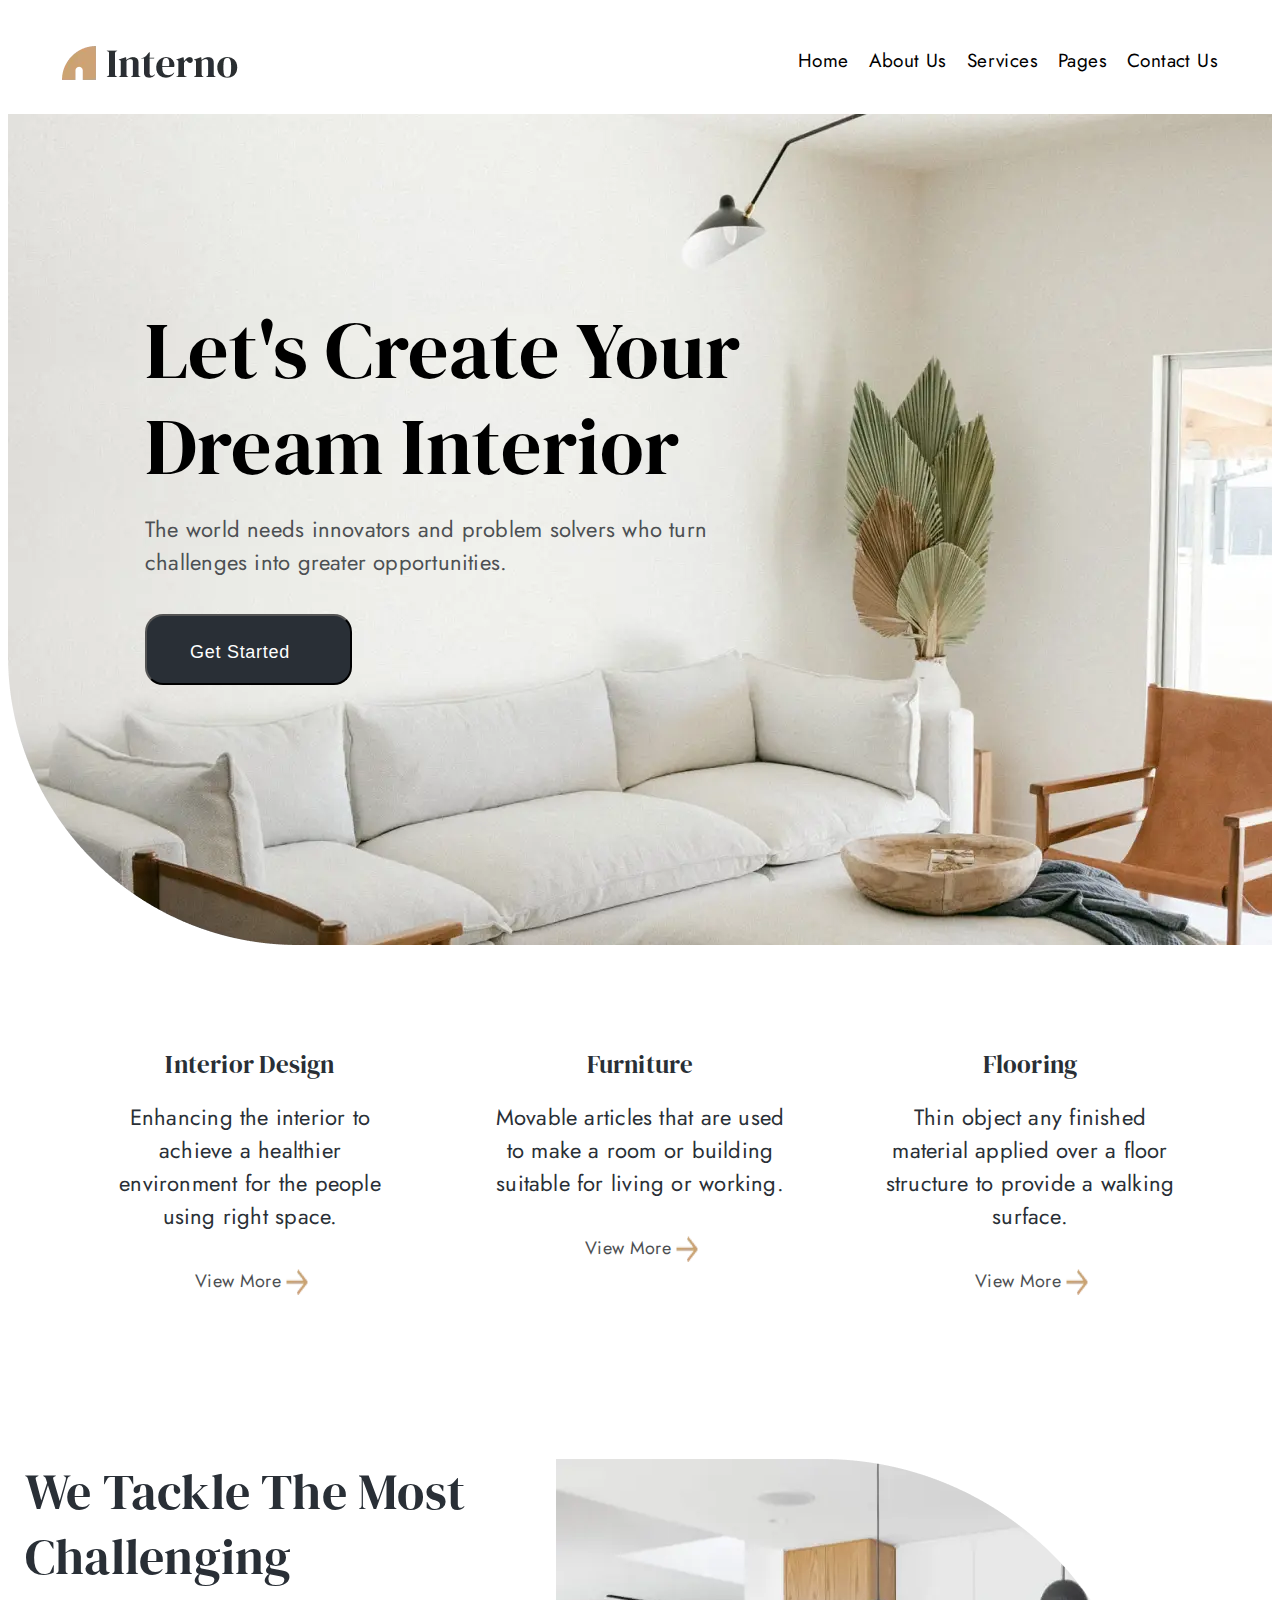
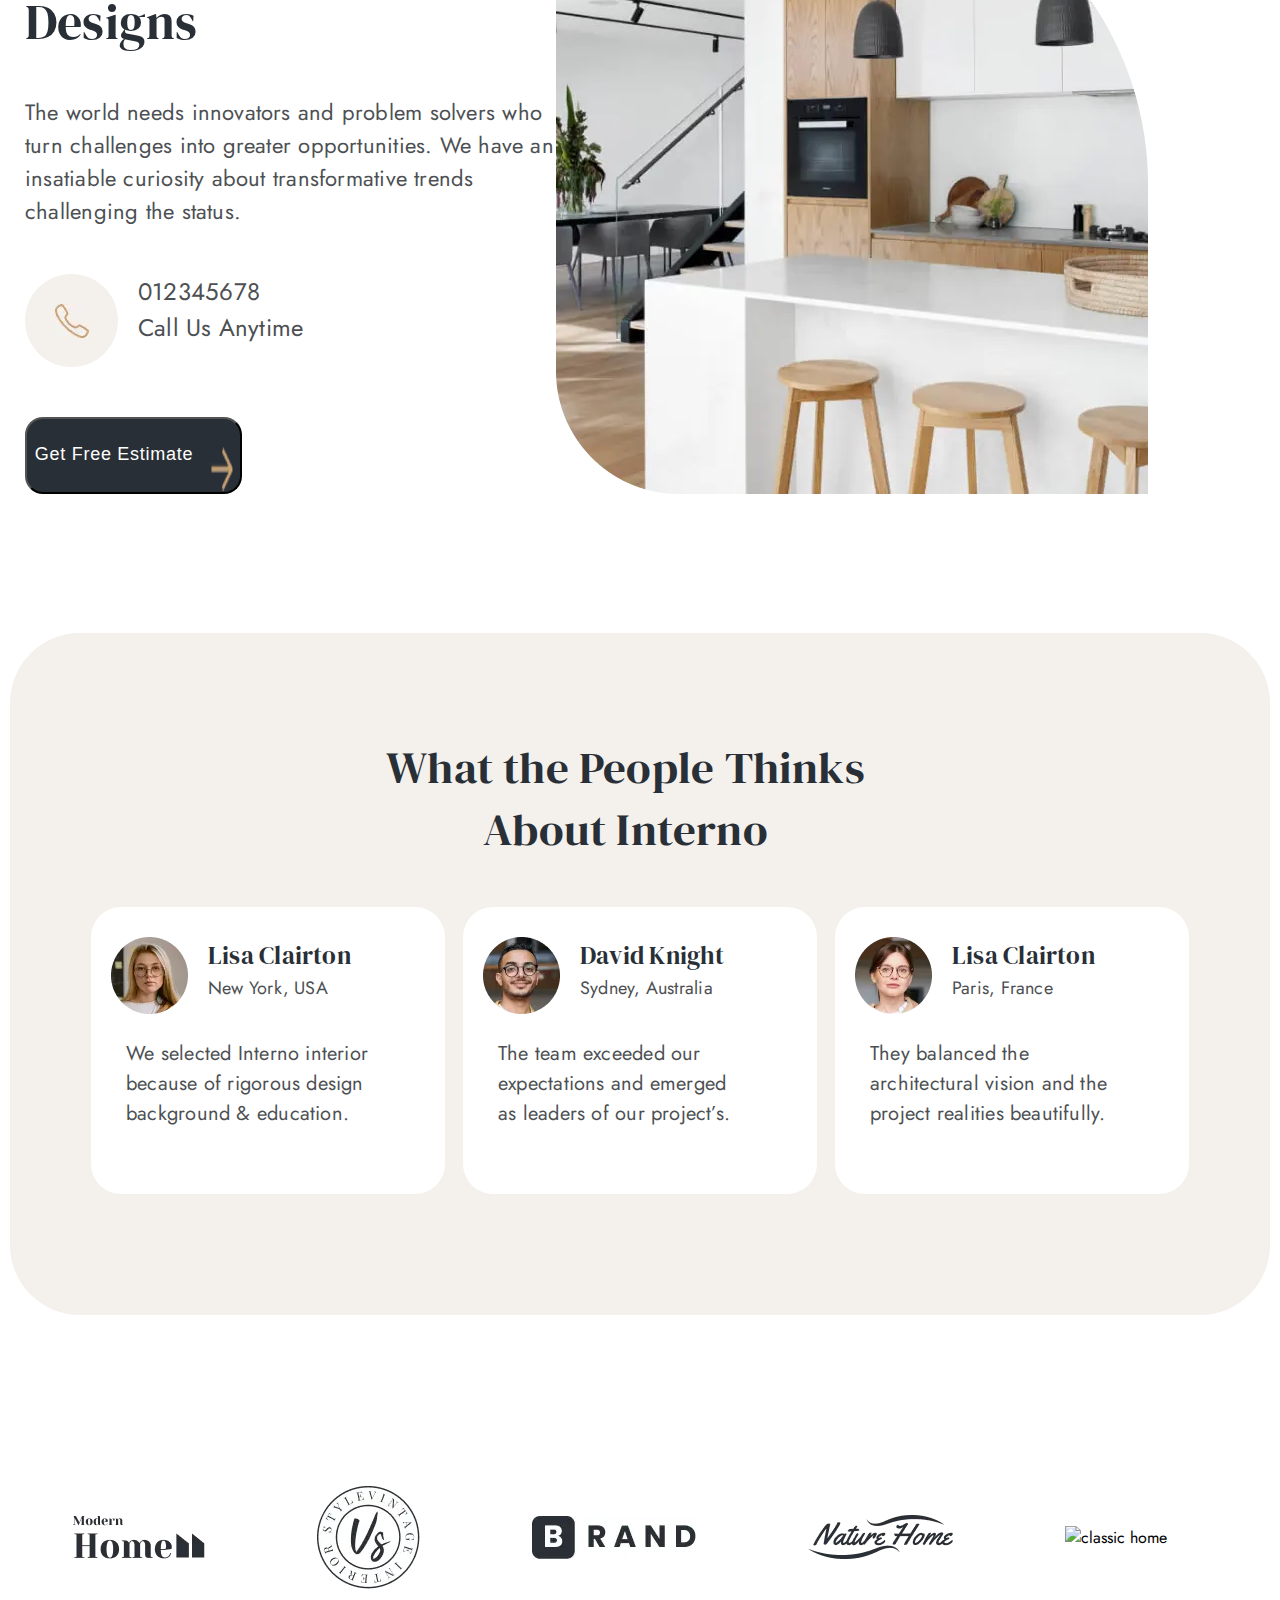
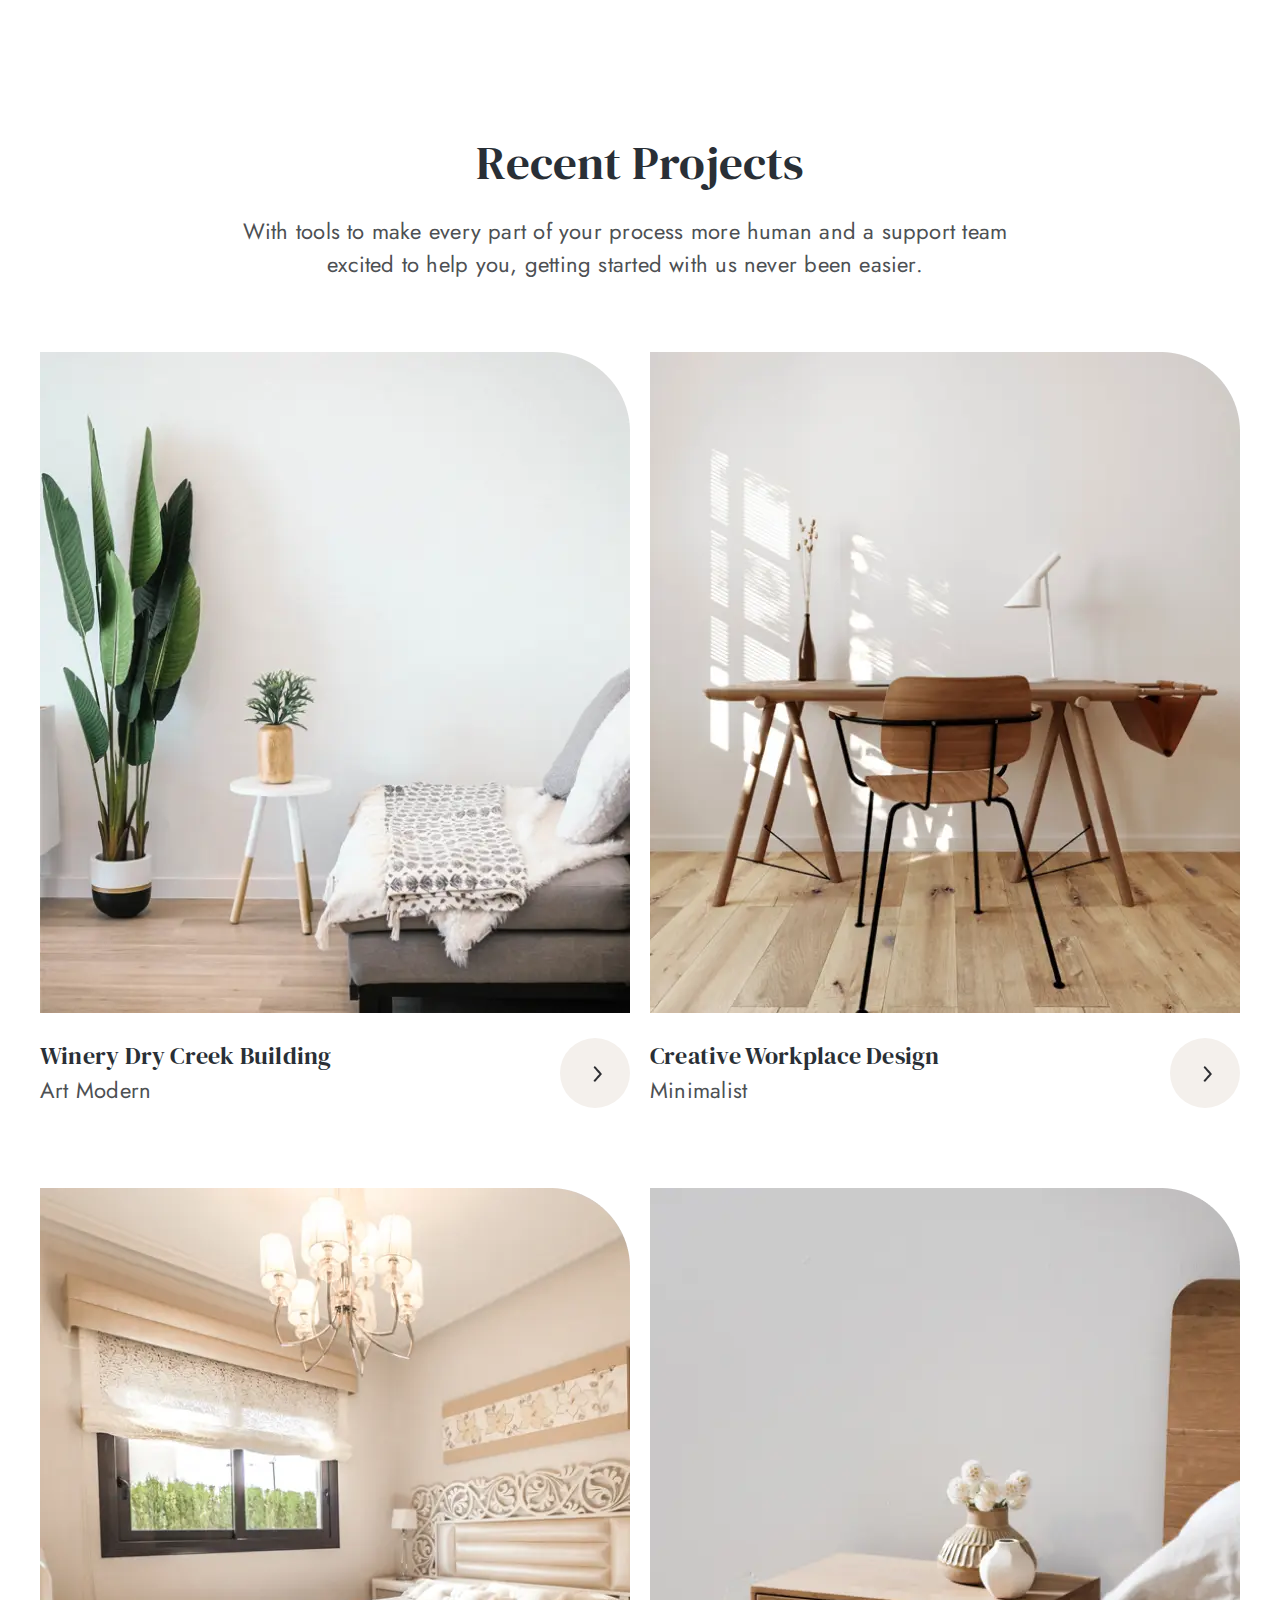
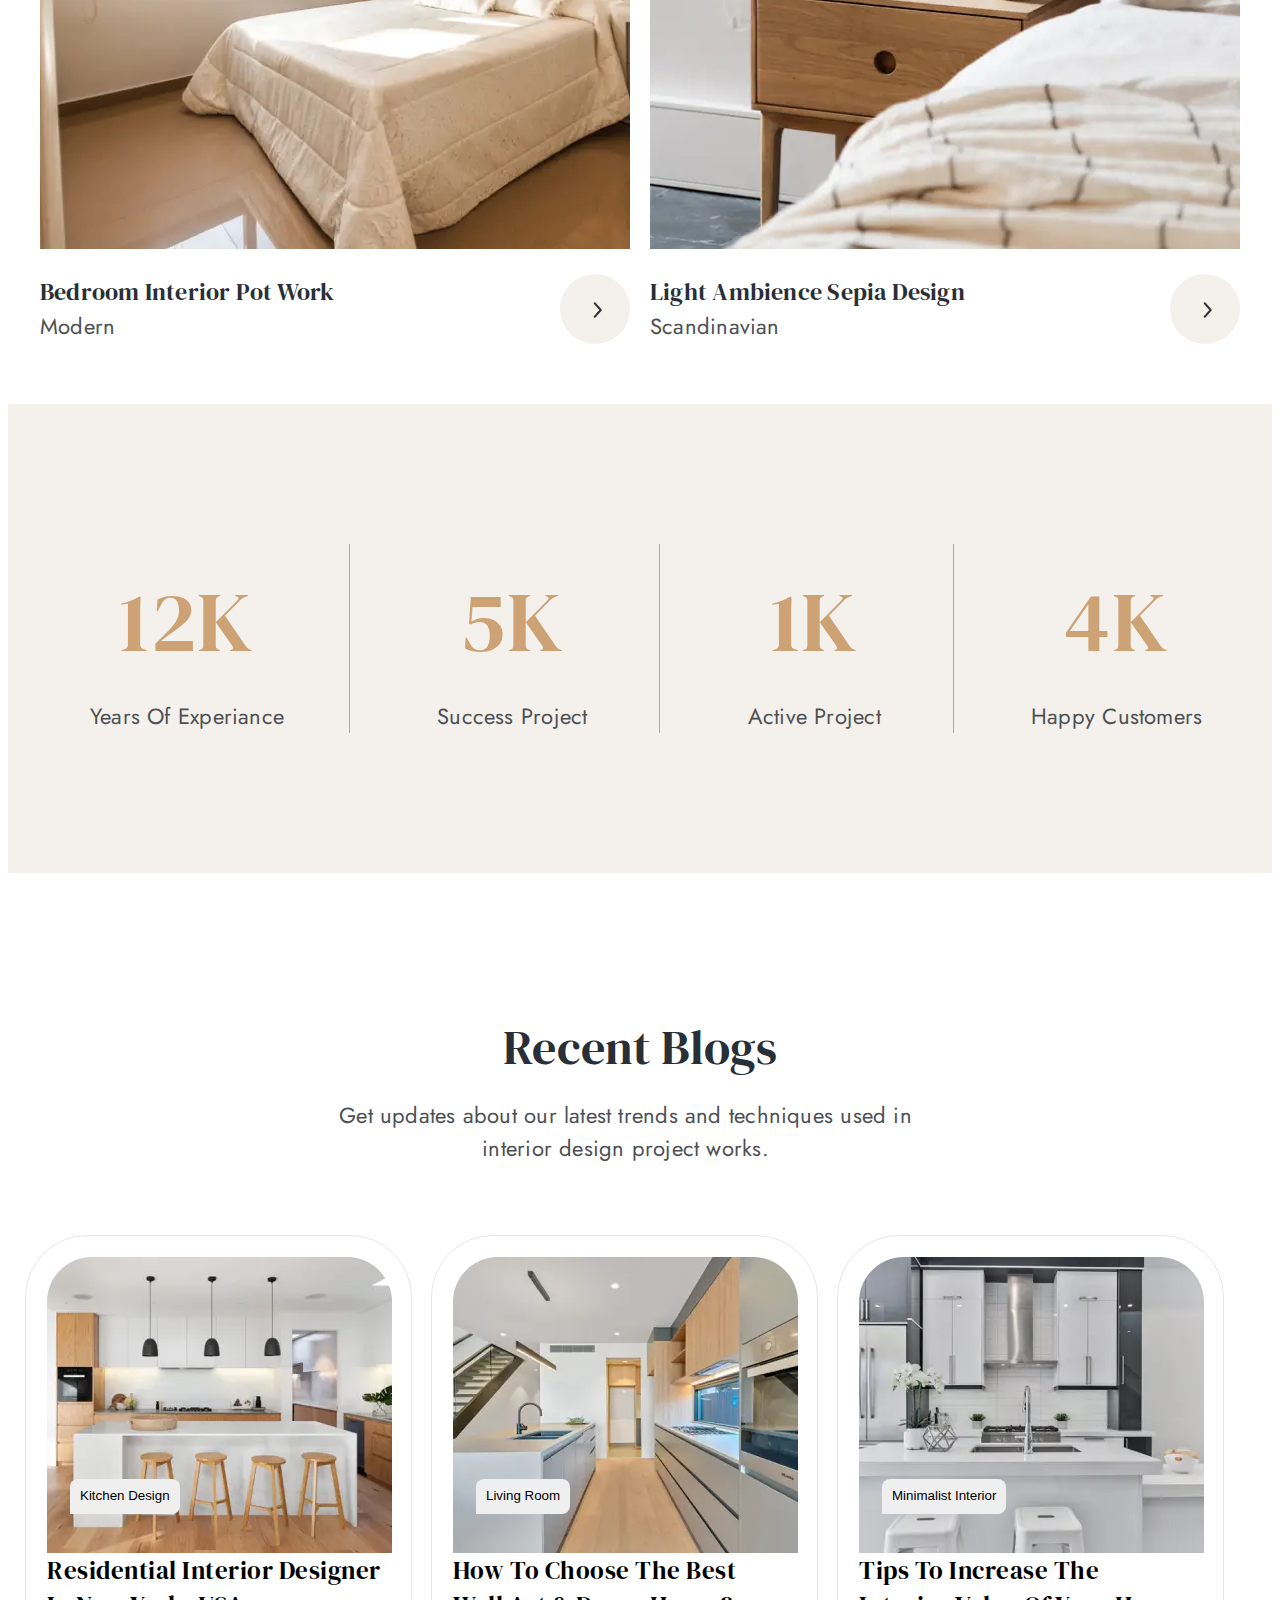
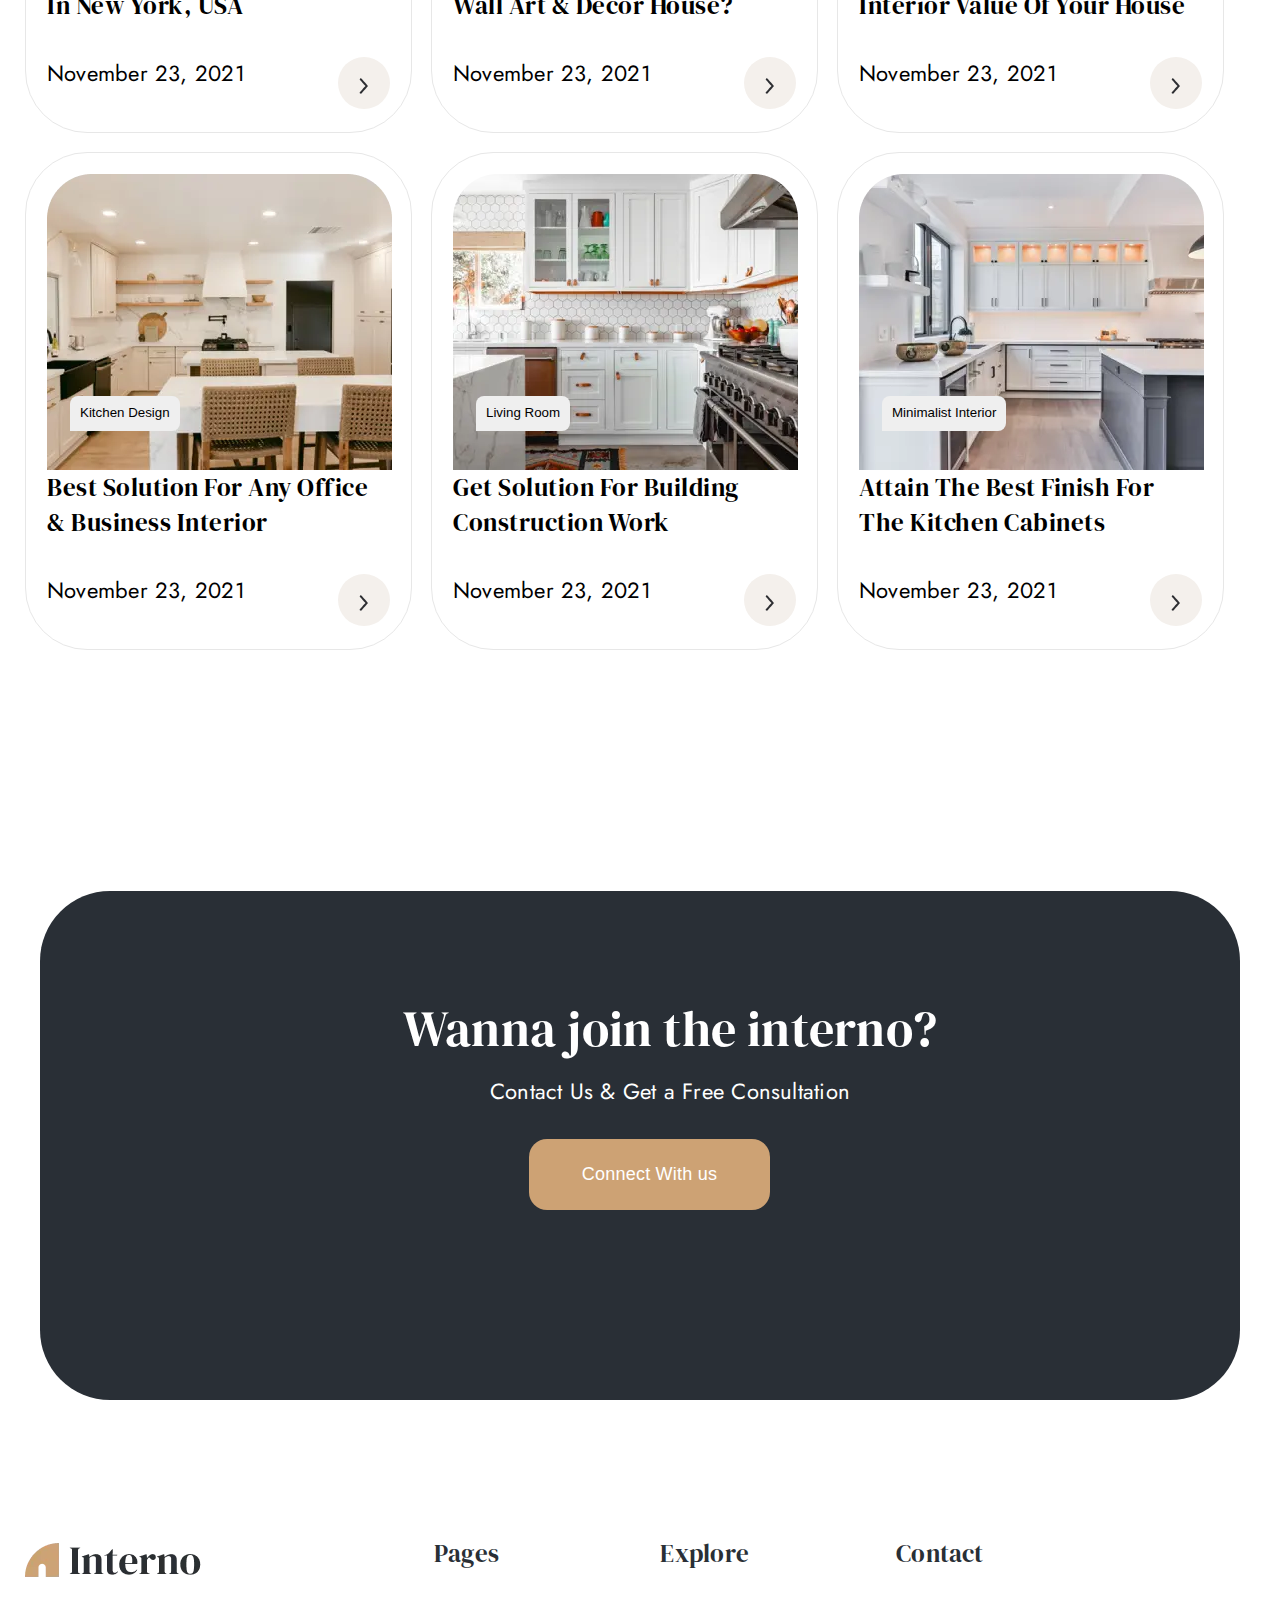
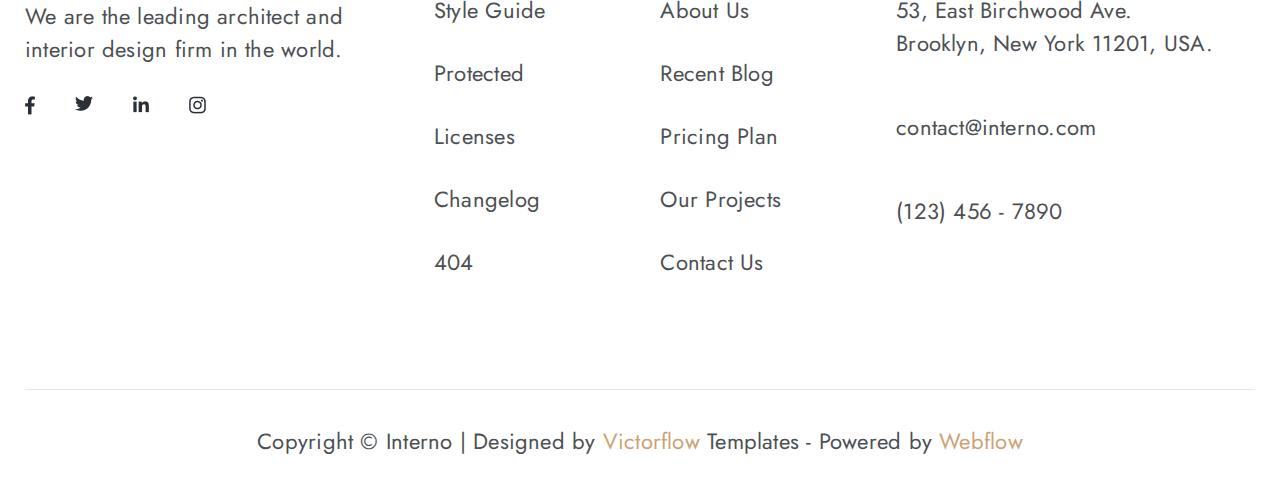
==== commit c5d4a64f: "." ====
--- a/index.html
+++ b/index.html
@@ -122,7 +122,7 @@
                     <img src="./images.krakva/telepat.webp" alt="telephone" />
                   </button>
                   <div class="tackle-vertical">
-                    <a href="tel:+ 012345678" class="tackle-a"
+                    <a href="tel:+012345678" class="tackle-a"
                       ><p>012345678</p></a
                     >
 
@@ -189,7 +189,7 @@
                   our project’s.
                 </p>
               </div>
-            </li>
+            </li> 
             <li class="team-item">
               <div class="team-box">
                 <nav class="team-nav">
@@ -551,6 +551,7 @@
             </li>
           </ul>
           </li>
+          
           <li>
           <ul class="footer-list-2">
             <li class="footer-item-2">
@@ -591,7 +592,6 @@
             </li>
           </ul>
         </ul>
-      </li>
     </div>
      <div class="footer-div">
       <p class="footer-p">
--- a/style.css/style.css
+++ b/style.css/style.css
@@ -35,6 +35,8 @@
 }
 
 .header-line {
+    margin-top: 30px;
+    margin-bottom: 26px;
     margin-right: 485px;
 }
 
@@ -334,6 +336,7 @@
 .team-people {
     margin-left: 20px;
     margin-right: 20px;
+    margin-bottom: 25px;
 }
 
 /*  brend */
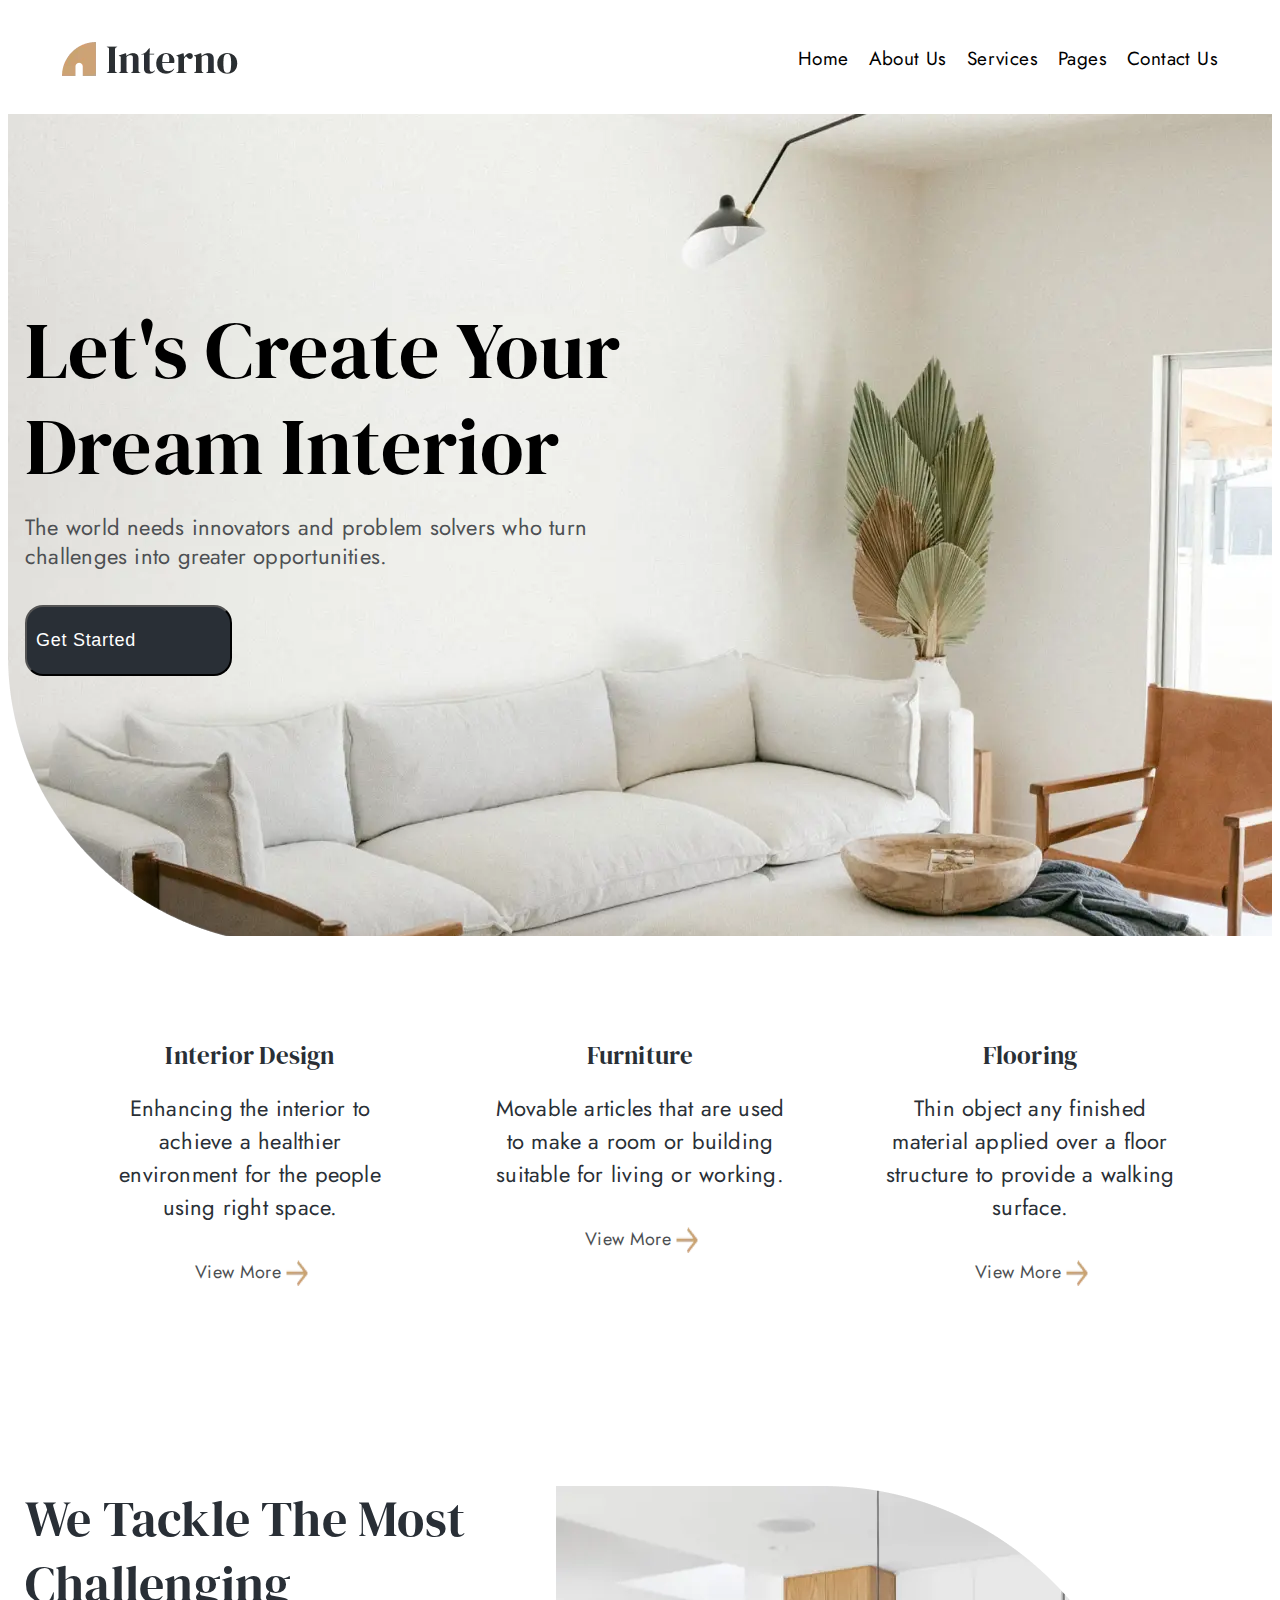
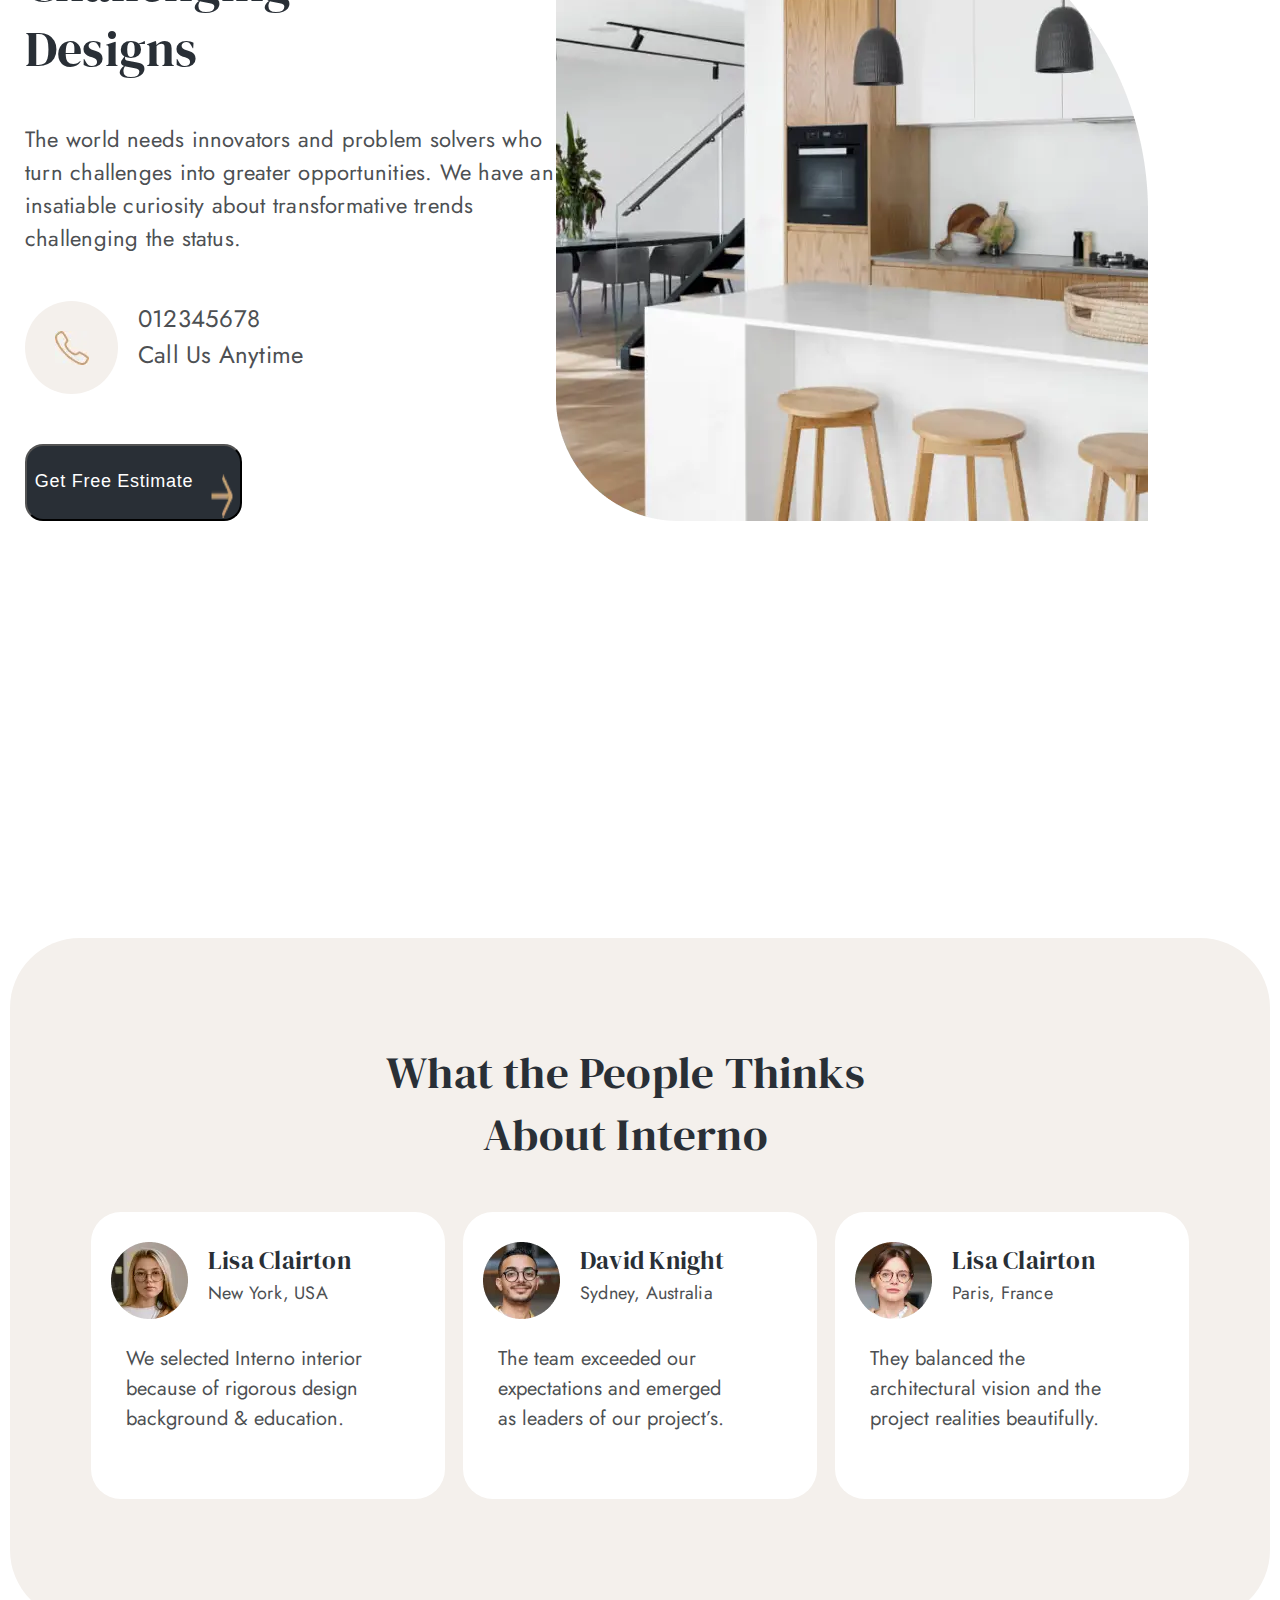
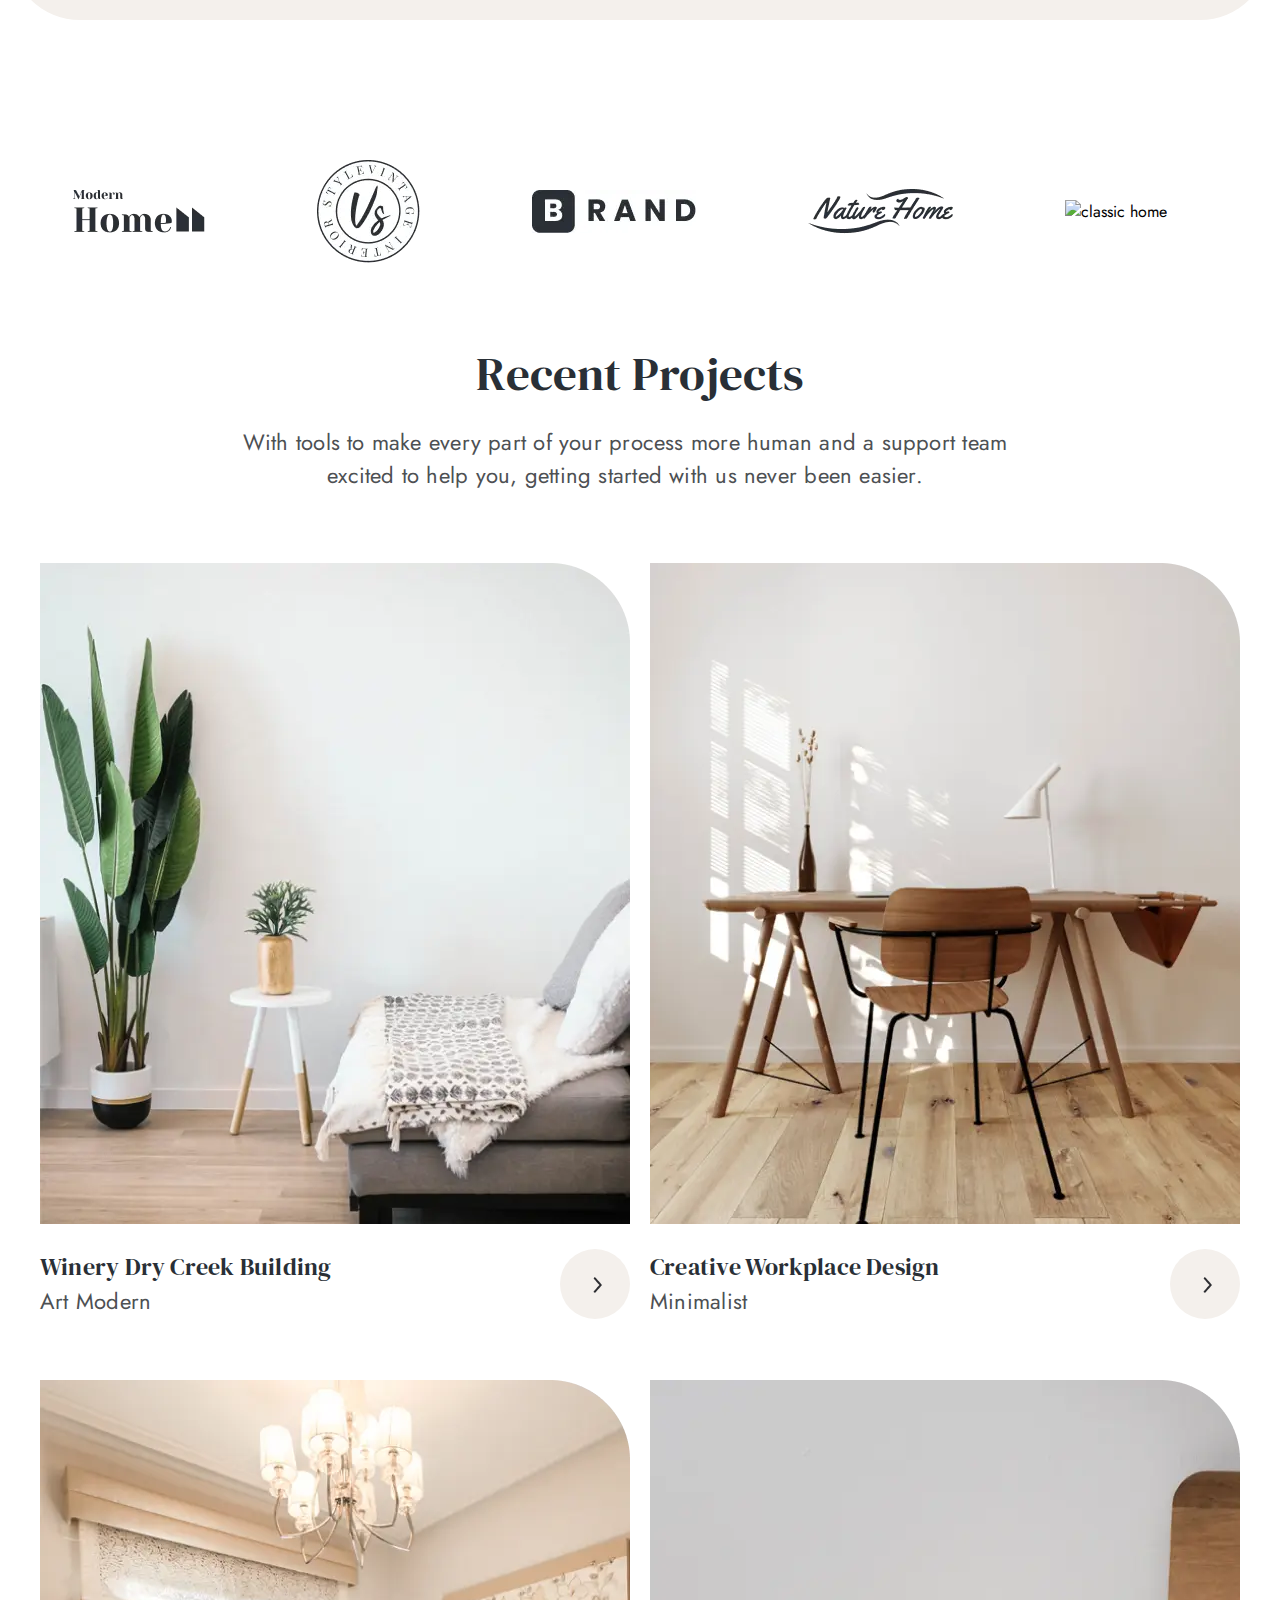
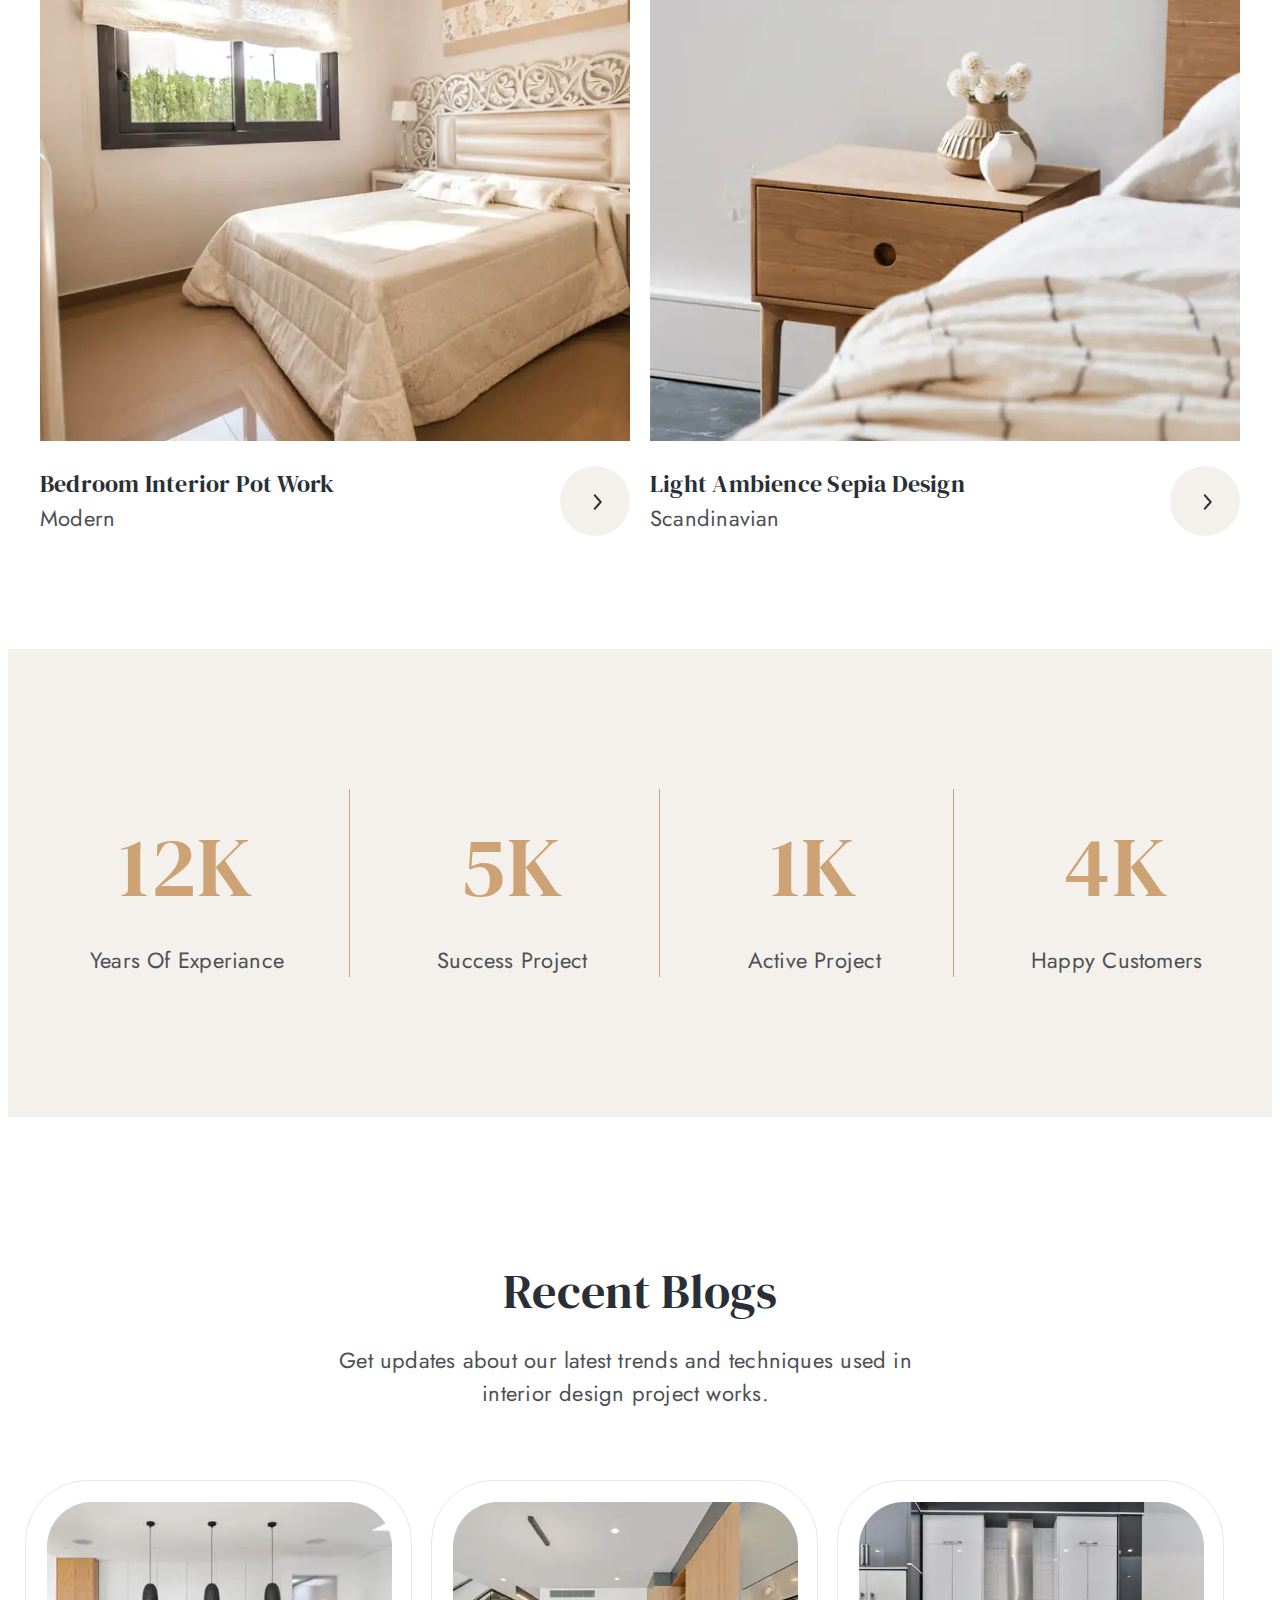
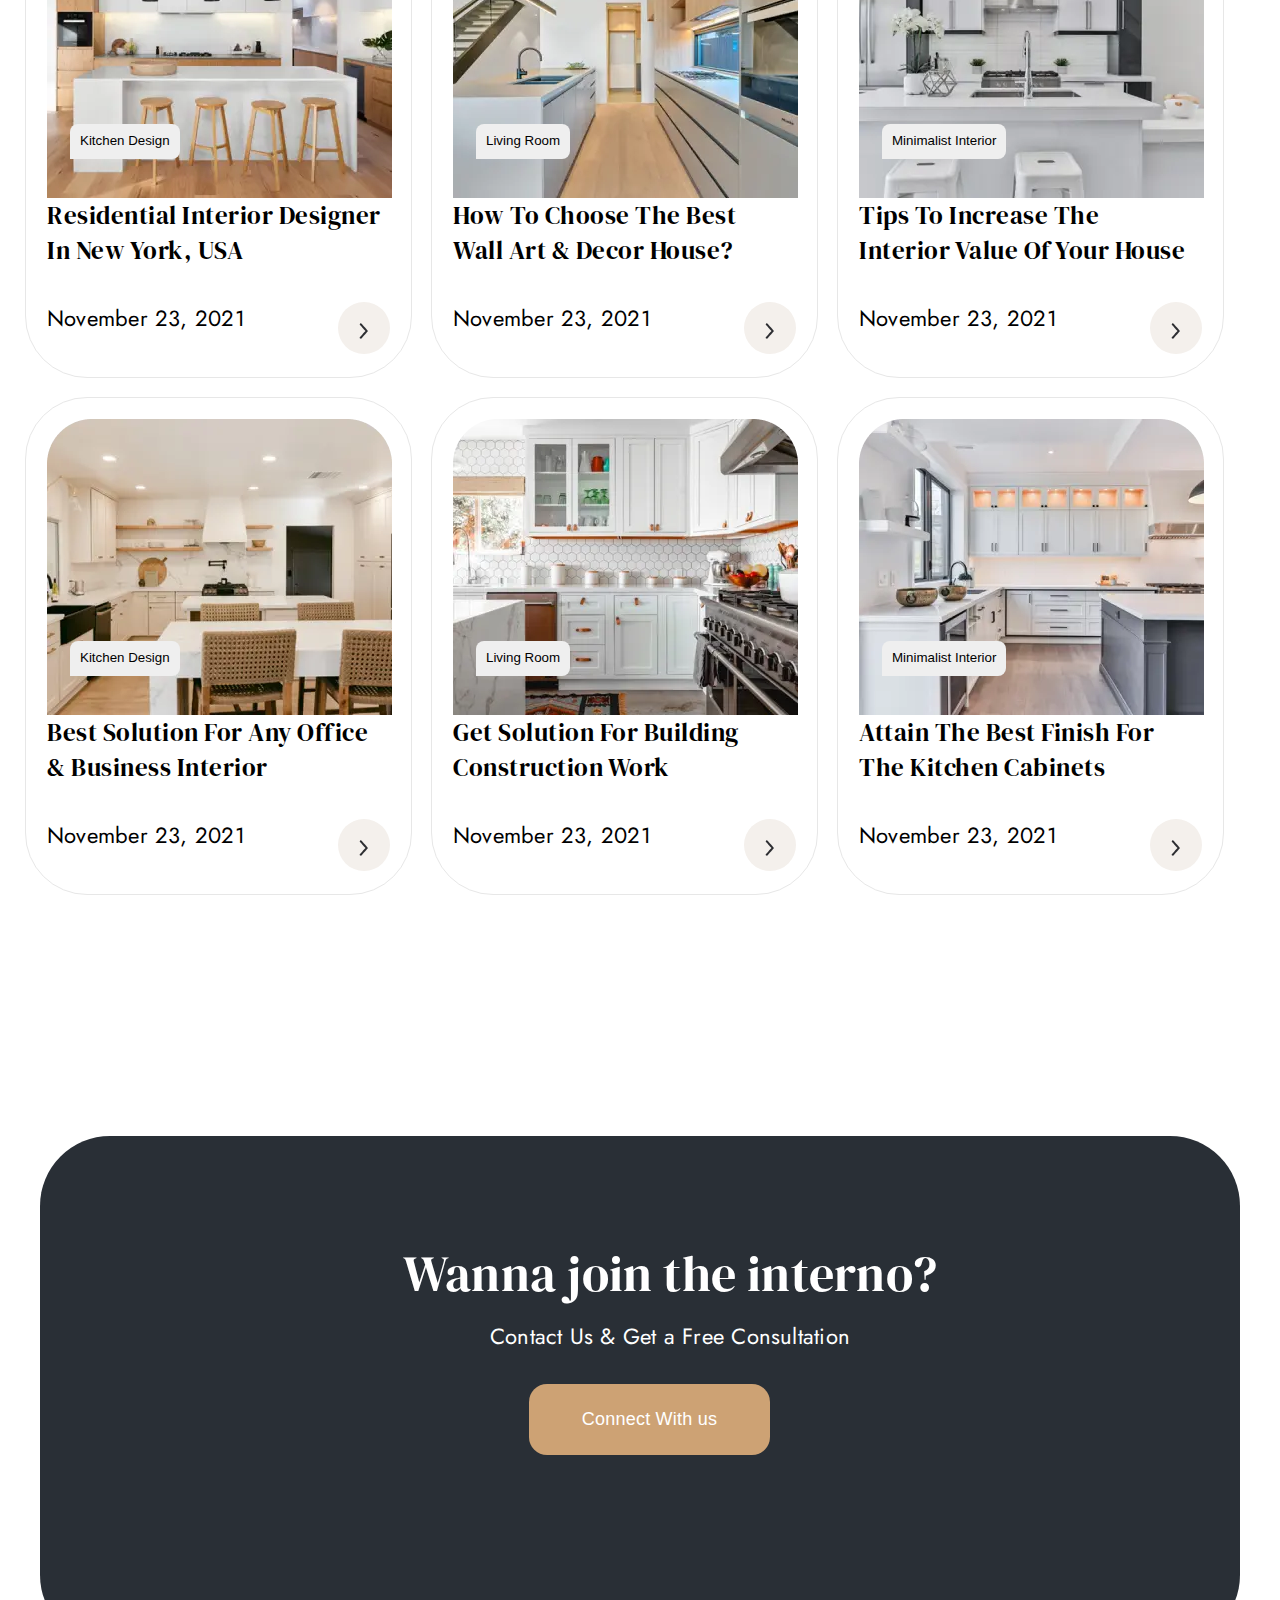
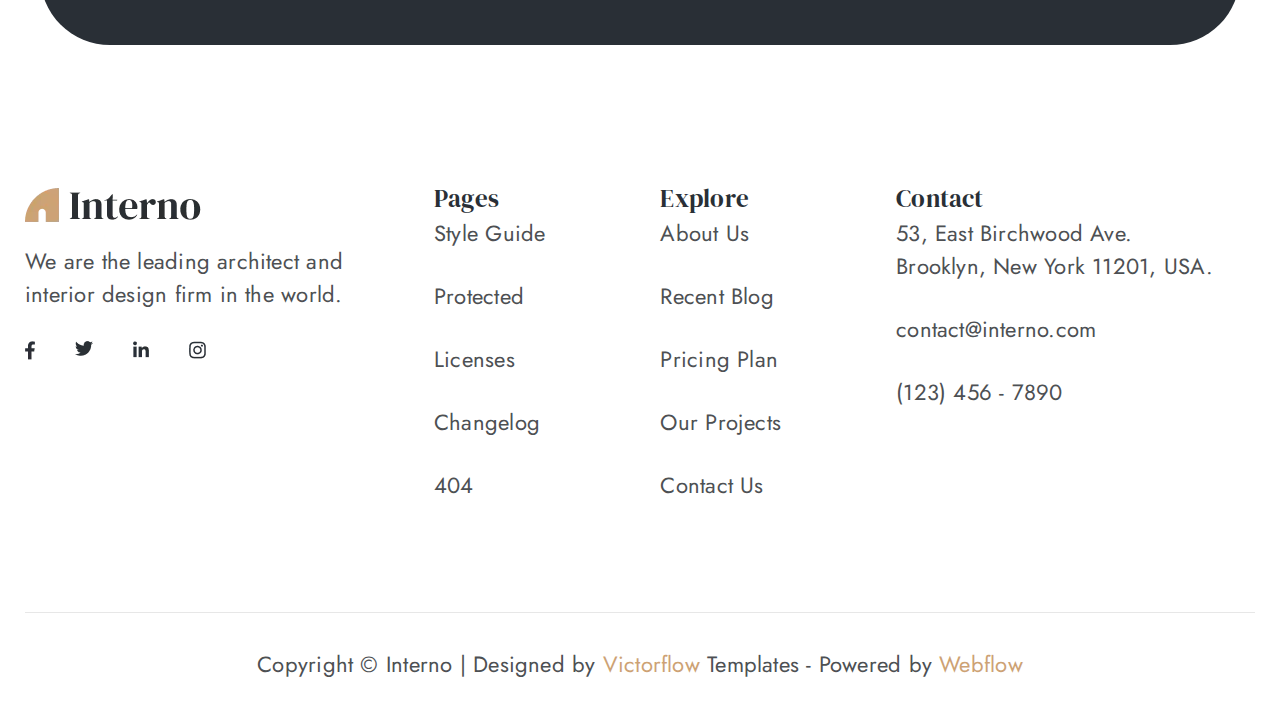
==== commit f7902b3c: "/" ====
--- a/index.html
+++ b/index.html
@@ -532,7 +532,7 @@
           <li>
           <ul class="footer-list-1">
             <li class="footer-item-1">
-              <h2 class="footer-title-1">Pages</h2>
+              <h2 class="footer-title-2">Pages</h2>
             </li>
             <li class="footer-item-1">
               <p class="footer-text-1">Style Guide</p>
--- a/style.css/style.css
+++ b/style.css/style.css
@@ -18,8 +18,13 @@
     padding: 0 15px;
     /* outline: 1px solid rgb(0, 6, 128) ;  */
 }
-
 /* header */
+
+.header {
+    padding-top: 26px;
+    padding-bottom: 30px;
+}
+
 .header-container {  
     display: flex;  
     justify-content: space-around;
@@ -35,8 +40,6 @@
 }
 
 .header-line {
-    margin-top: 30px;
-    margin-bottom: 26px;
     margin-right: 485px;
 }
 
@@ -55,10 +58,10 @@
 /* create */
 
 .create {
+    padding-top: 188px;
+    padding-bottom: 260px;
     background-image: url(/images.krakva/create.webp);
     background-repeat: no-repeat;
-    height: 831px;
-    width: 100%;
 }
 
 .create-caption {
@@ -66,27 +69,23 @@
     font-family: "DM Serif Display";
     font-size: 80px;
     font-weight: 400;
-    line-height: 96px; /* 120% */
+    line-height: 1.2;
     letter-spacing: 0.22px;    
     width: 595px;
-    padding-top: 188px;
-    margin-left: 120px;
     margin-bottom: 19px;
 }
 
 .create-p {
-    margin-left: 120px;
     width: 577px;
     color: var(--Gray-color-);
     font-size: 22px;
     font-weight: 400;
-    line-height: 33px;
+    line-height: 1.3;
     letter-spacing: 0.22px;
 }
 
 .create-btn {
     margin-top: 35px;
-    margin-left: 120px;
     width: 207px;
     height: 71px;
     flex-shrink: 0;
@@ -95,21 +94,19 @@
 
 }
 .create-btnp {
-    margin-left: 34px;
-    margin-top: 22px;
-    margin-bottom: 22px;
     margin-right: auto;
     width: 106px;
     color: var(--white-color-);
     font-size: 18px;
     font-weight: 400;
-    line-height: 27px; /* 150% */
+    line-height: 1.5;
     letter-spacing: 0.72px;
 }
 
 /* desing */
 .design {
     padding-top: 100px;
+    padding-bottom: 100px;
 }
 .design-items {
     display: flex;
@@ -160,7 +157,8 @@
 }
 /* spec-tackle */
 .tackle {
-    padding-top: 164px;
+    padding-top: 100px;
+    padding-bottom: 139px;
 }
 
 .tackle-title {
@@ -291,6 +289,8 @@
 
 .team {
     display: flex;
+    padding-top: 139px;
+    padding-bottom: 140px;
 }
 
 .team-box {
@@ -330,7 +330,7 @@
     line-height: 1.5;
     margin-right: 75px;
     margin-left: 35px;
-    letter-spacing: 0.22px;
+    letter-spacing: 0.22p      x;
 }
 
 .team-people {
@@ -342,8 +342,6 @@
 /*  brend */
 
 .brend-items {
-    margin-top: 171px;
-    margin-bottom: 143px;
     display: flex;
     gap: 112px;
     margin-left: 48px;
@@ -351,6 +349,11 @@
 }
 
 /* Projeck */
+
+.Project {
+    padding-bottom: 113px;
+    padding-top: 80px;     
+}
 
 .Project-title {
     color: var(--GrayBlack-color-);
@@ -413,6 +416,7 @@
     display: flex;
     flex-wrap: wrap;
     gap: 20px;
+    row-gap: 61px;
     justify-content: center;
 }
 
@@ -422,7 +426,6 @@
     font-weight: 400;
     line-height: 1.5;
     letter-spacing: 0.22px;
-    margin-bottom: 61px;
 }
 
 /* years */
@@ -658,6 +661,7 @@
     border-radius: 70px;
     background: var(--GrayBlack-color-);
     padding-bottom: 95px;
+    margin-top: 100px;
     margin-bottom: 135px;  
     width: 1200px; 
     margin-right: auto;
@@ -729,62 +733,71 @@
 }
 
 .footer-text-1 {
-color: var(--Gray-color-);
-font-size: 22px;
-font-weight: 400;
-line-height: 1.5;
-letter-spacing: 0.22px;
-padding-bottom: 30px;
+    color: var(--Gray-color-);
+    font-size: 22px;
+    font-weight: 400;
+    line-height: 1.5;
+    letter-spacing: 0.22px;
+    padding-bottom: 30px;
 }
 
 .footer-text-2 {
-color: var(--Gray-color-);
-font-size: 22px;
-font-weight: 400;
-line-height: 1.5;
-letter-spacing: 0.22px;
-padding-bottom: 30px;
+    color: var(--Gray-color-);
+    font-size: 22px;
+    font-weight: 400;
+    line-height: 1.5;
+    letter-spacing: 0.22px;
+    padding-bottom: 30px;
 }
 
 .footer-text-3 {
-color: var(--Gray-color-);
-font-size: 22px;
-font-weight: 400;
-line-height: 1.5;
-letter-spacing: 0.22px;
-margin-bottom: 21px;
-padding-bottom: 30px;
+    color: var(--Gray-color-);
+    font-size: 22px;
+    font-weight: 400;
+    line-height: 1.5;
+    letter-spacing: 0.22px;
+    padding-bottom: 30px;
 }
 
 .footer-title-1 {
-color: var(--GrayBlack-color-);
-font-family: "DM Serif Display";
-font-size: 25px;
-font-weight: 400;
-line-height: 1.5;
-letter-spacing: 0.22px;
-margin-bottom: 21px;
+    color: var(--GrayBlack-color-);
+    font-family: "DM Seif Display";
+    font-size: 25px;
+    font-weight: 400;
+    line-height: 1.5;
+    letter-spacing: 0.22px;
 }
 
 .footer-title-2 {
-color: var(--GrayBlack-color-);
-font-family: "DM Serif Display";
-font-size: 25px;
-font-weight: 400;
-line-height: 1.5;
-letter-spacing: 0.22px;
-margin-bottom: 21px;
+    color: var(--GrayBlack-color-);
+    font-family: "DM Serif Display";
+    font-size: 25px;
+    font-weight: 400;
+    line-height: 1.5;
+    letter-spacing: 0.22px;
 }
 
 .footer-title-3 {
-color: var(--GrayBlack-color-);
-font-family: "DM Serif Display";
-font-size: 25px;
-font-weight: 400;
-line-height: 1.5;
-letter-spacing: 0.22px;
-margin-bottom: 21px;
-}
+    color: var(--GrayBlack-color-);
+    font-family: "DM Serif Display";
+    font-size: 25px;
+    font-weight: 400;
+    line-height: 1.5;
+    letter-spacing: 0.22px;
+}
+
+.footer-list-1 {
+    gap: 25px;
+}
+
+.footer-list-2 {
+    gap: 25px;
+}
+
+.footer-list-3 {
+    gap: 25px;
+}
+
 
 .footer-text-3:nth-child(1) {
     width: 321px;
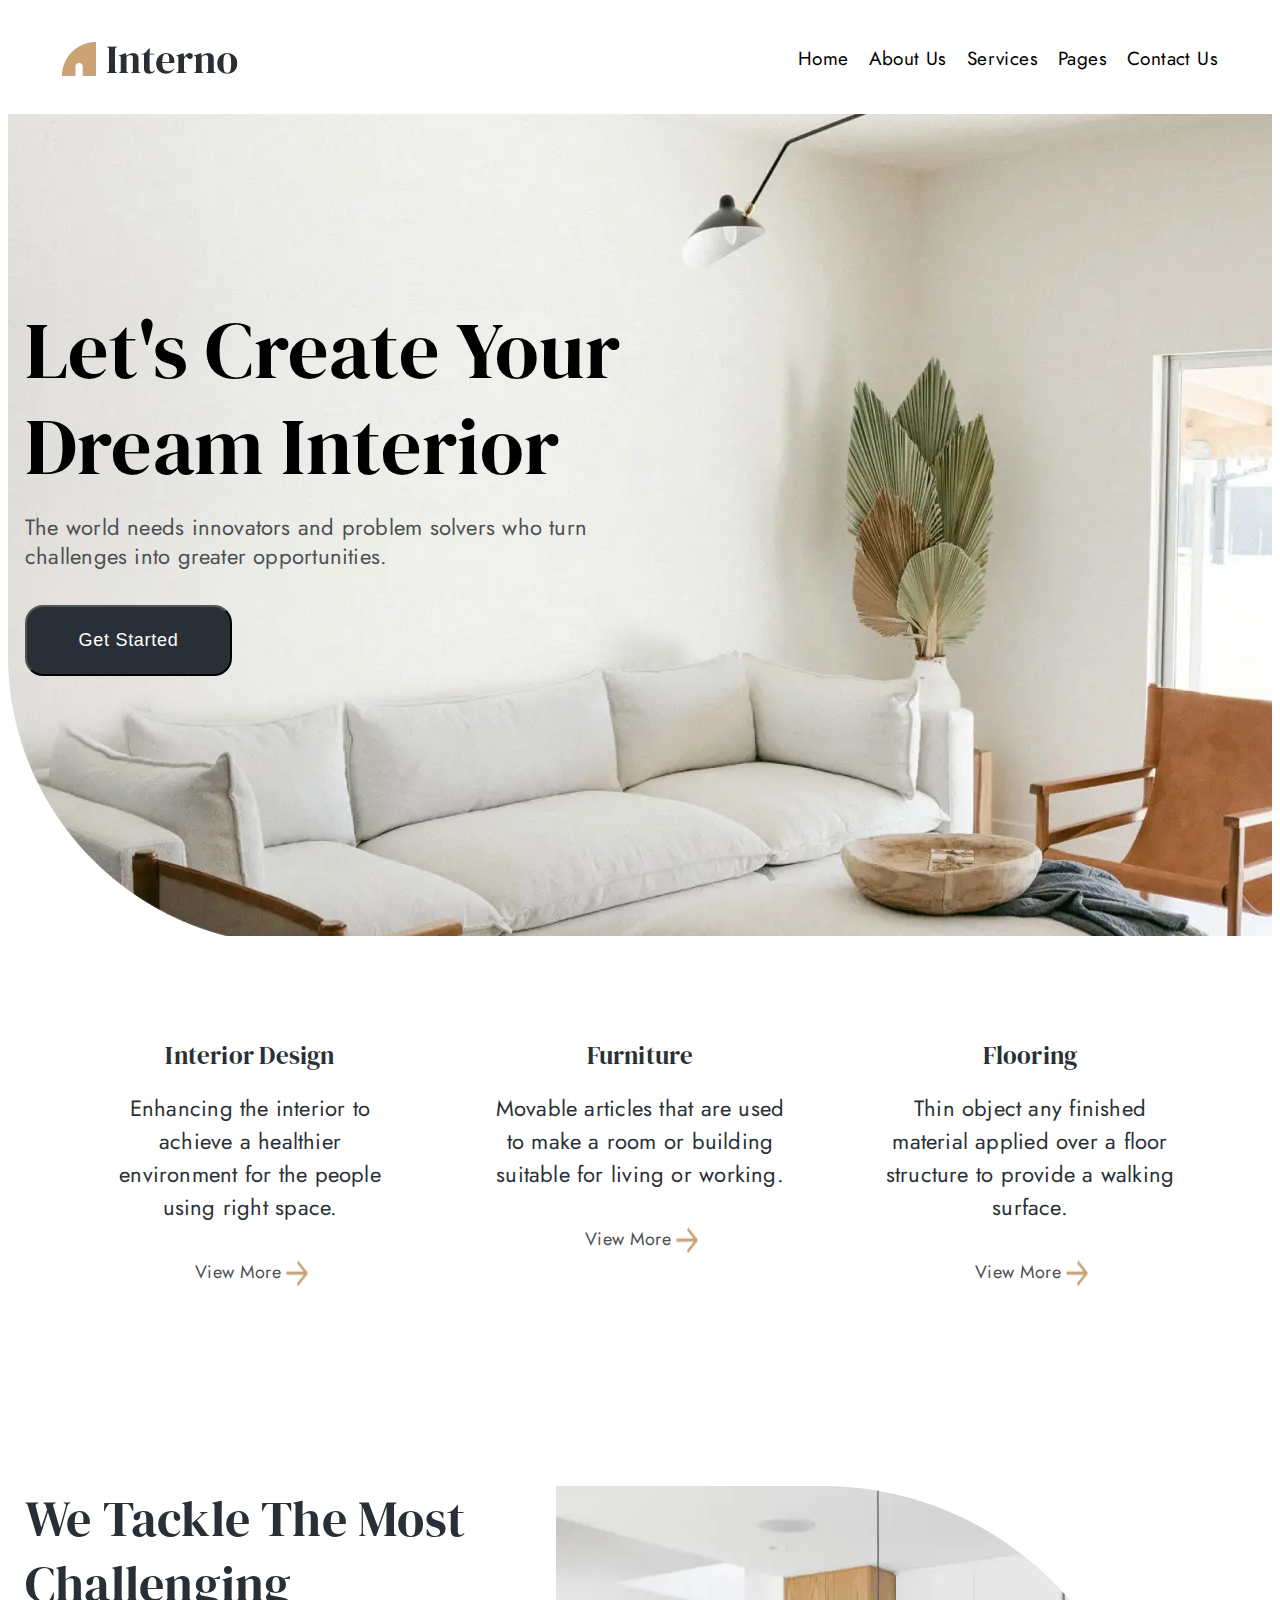
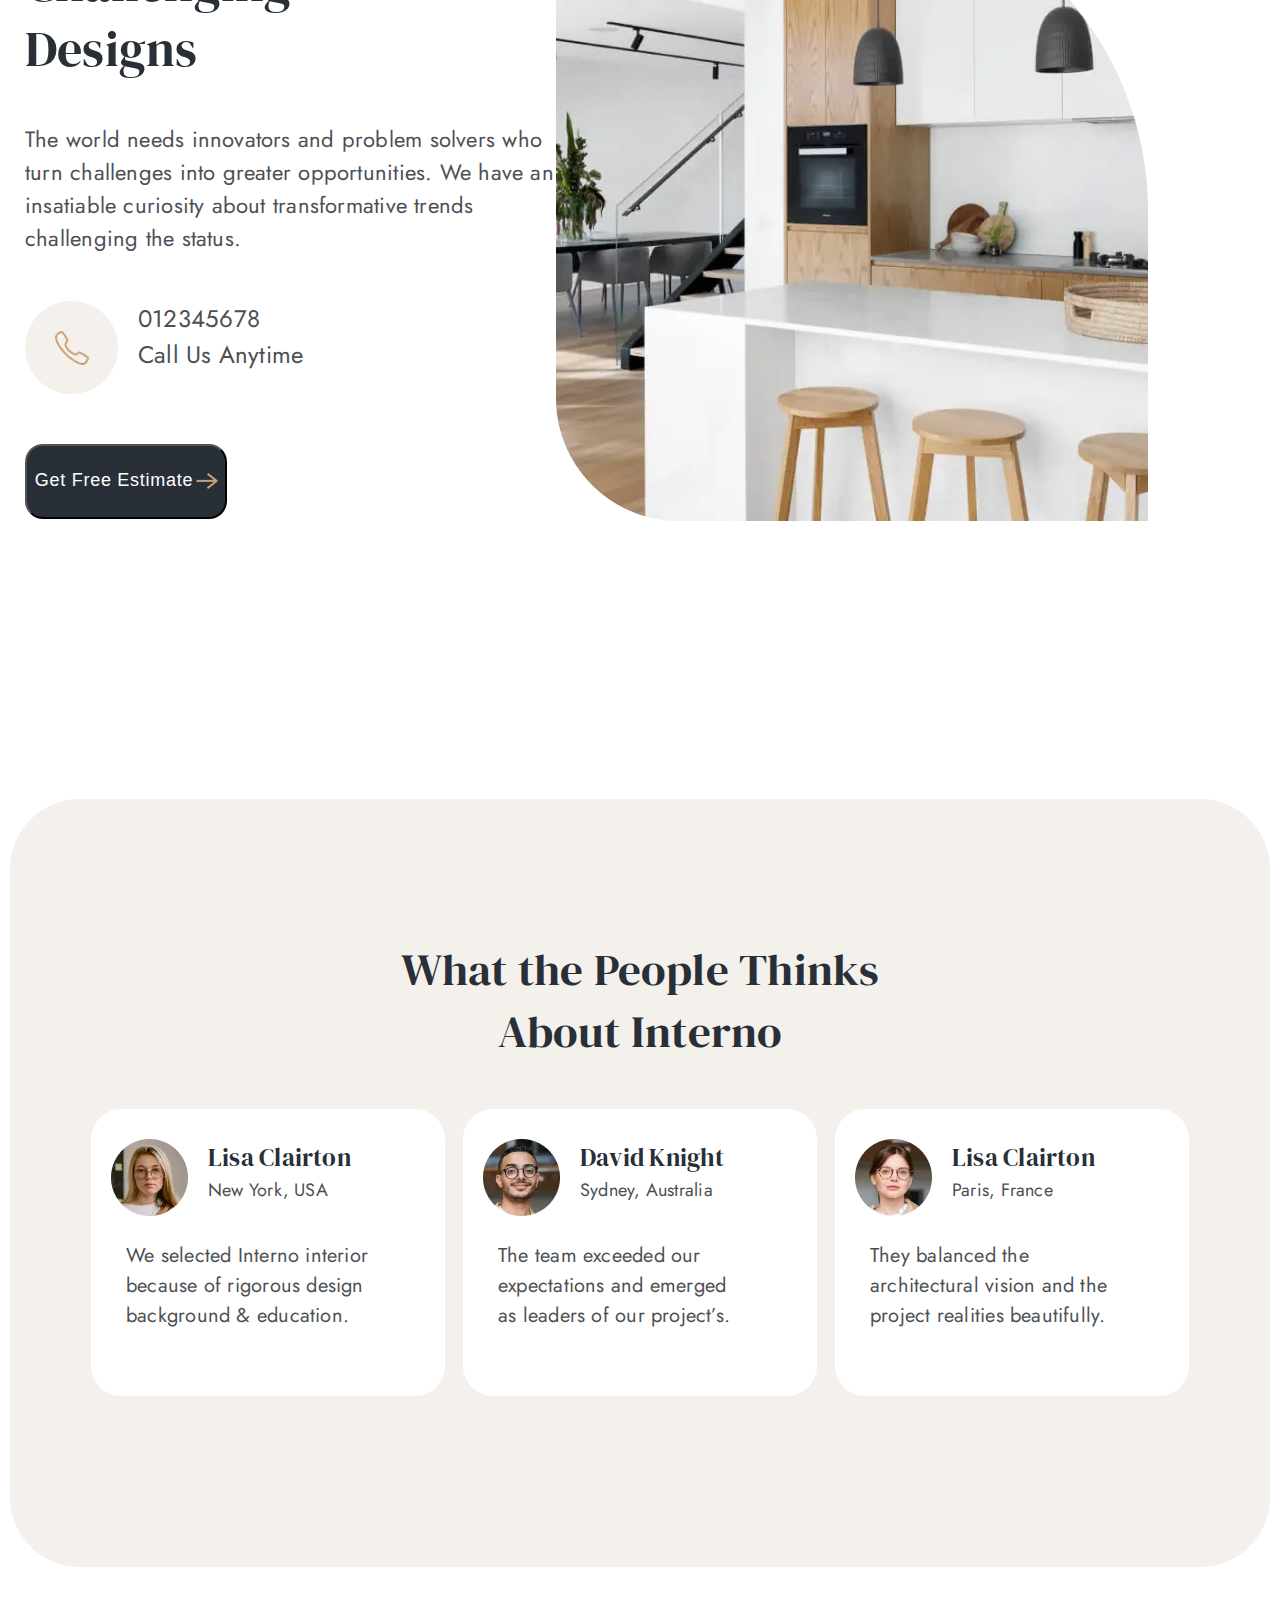
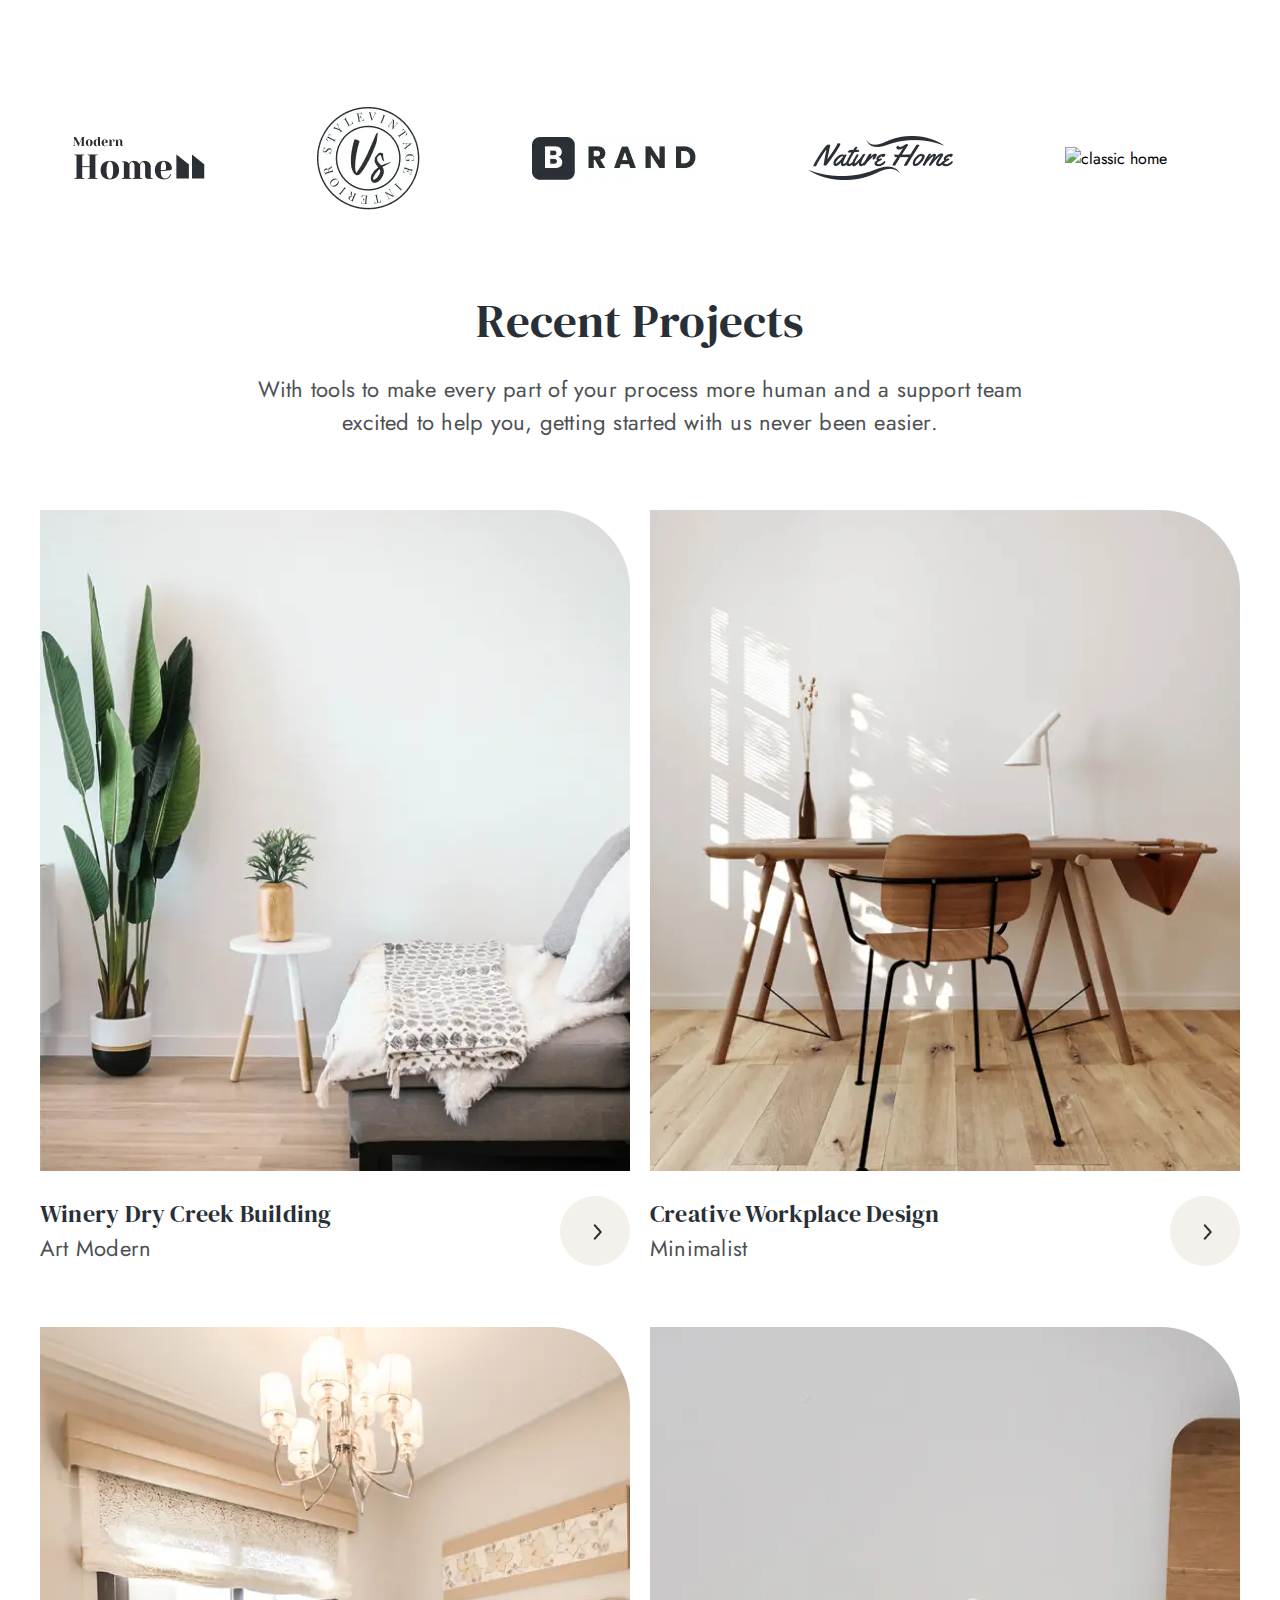
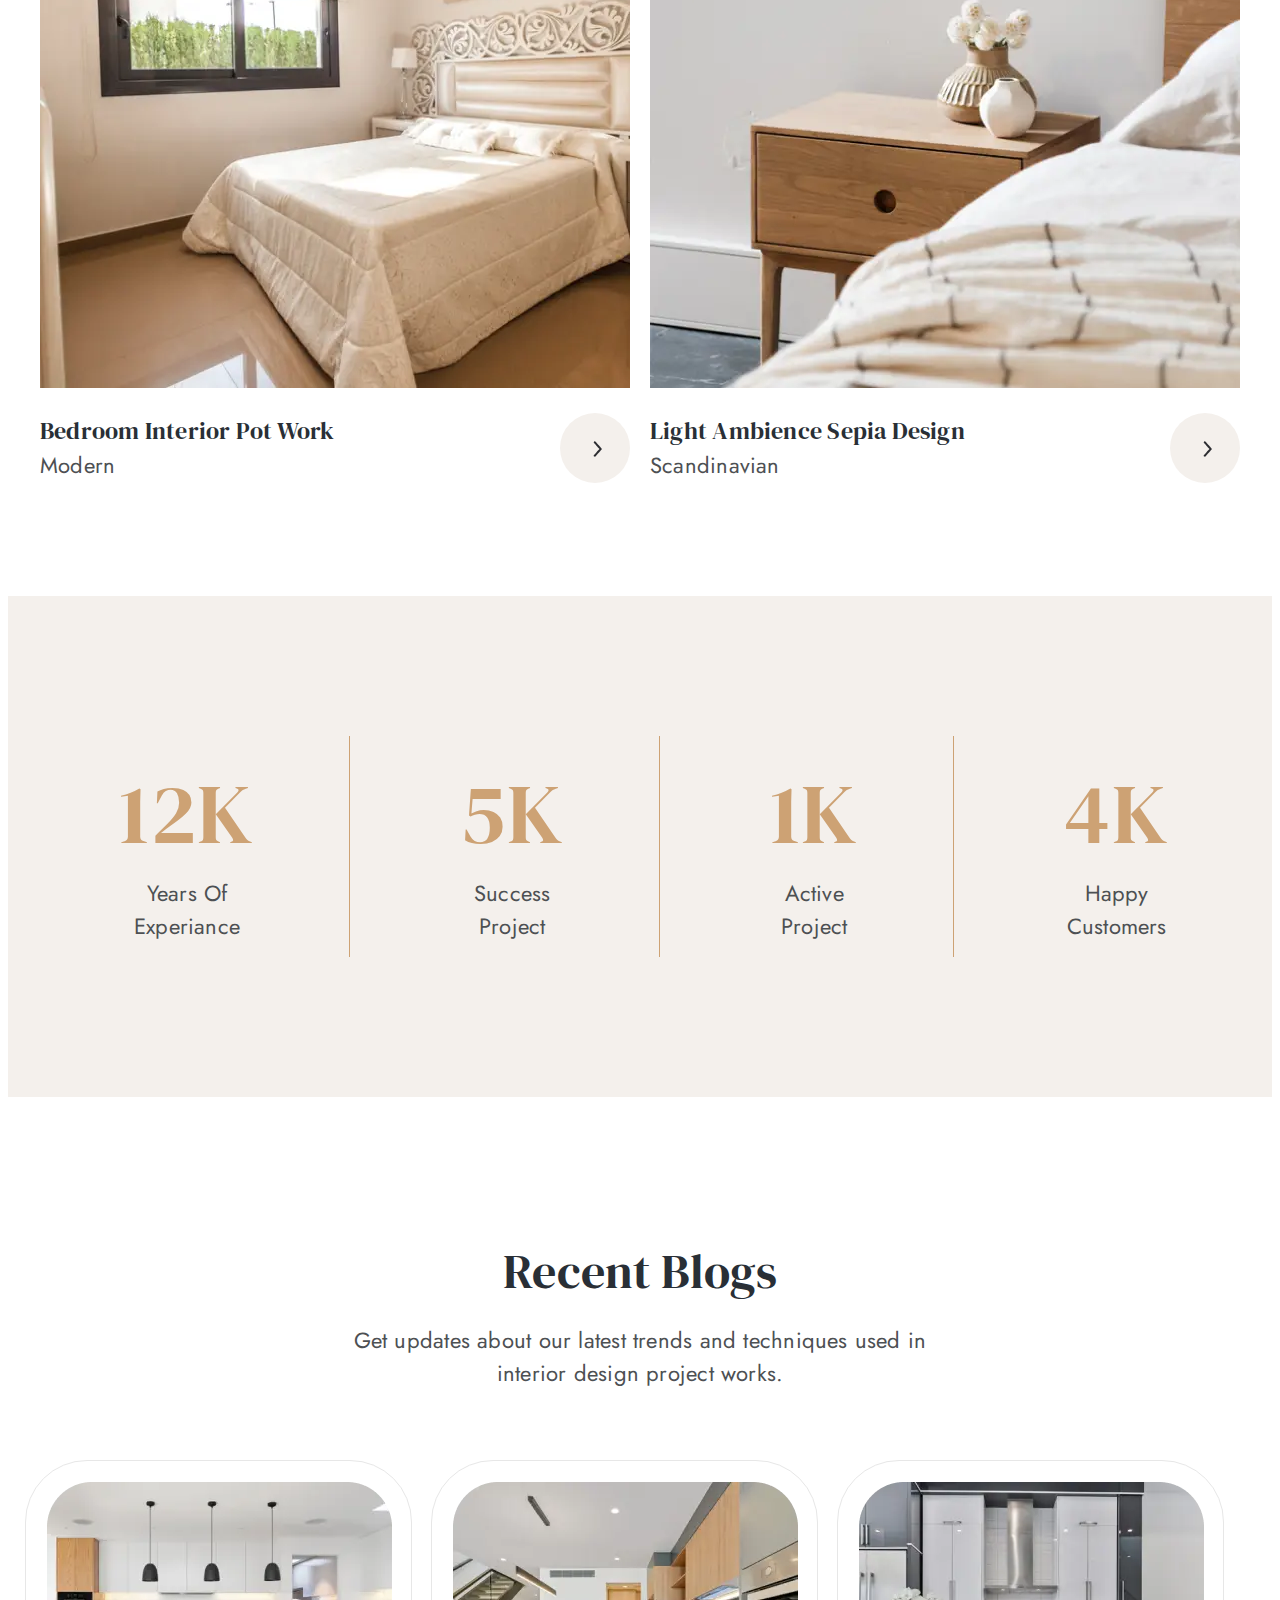
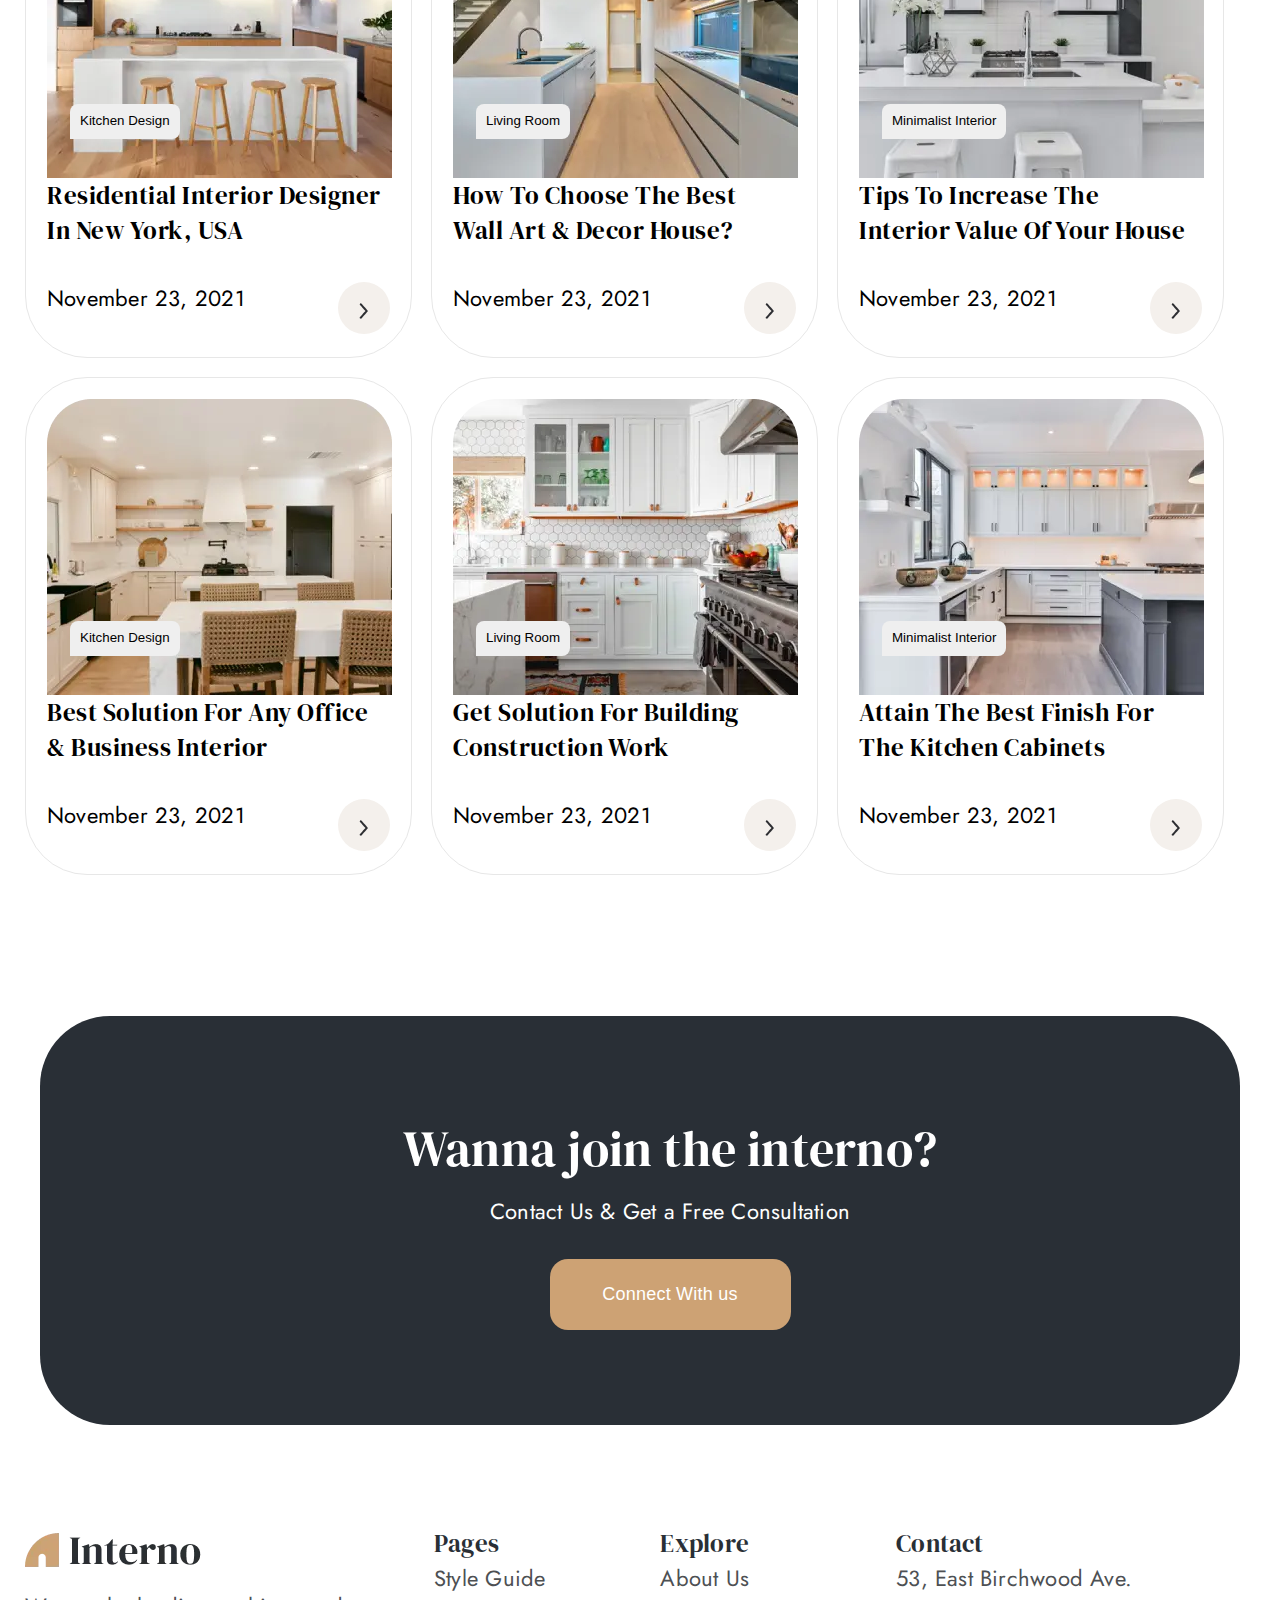
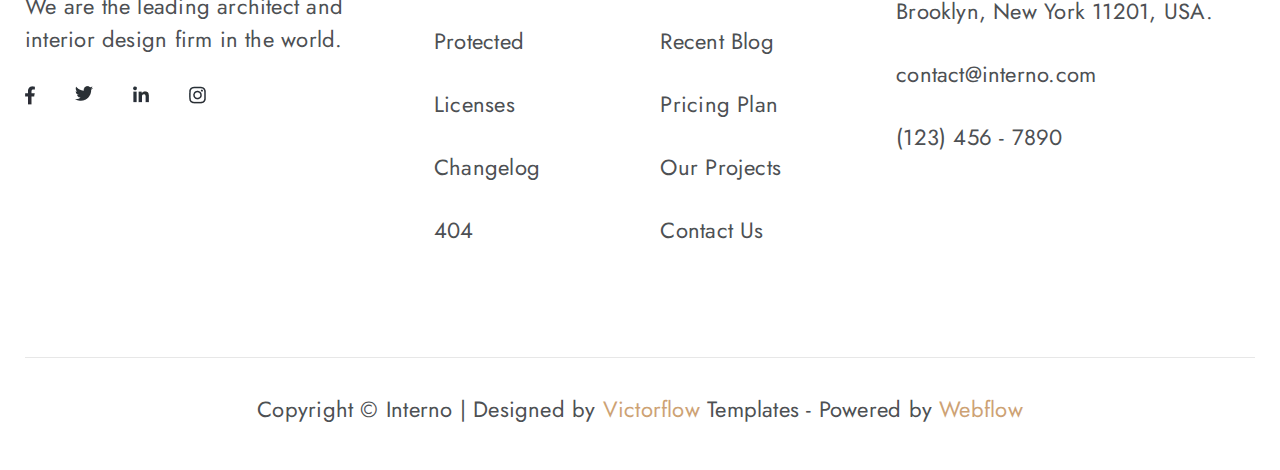
==== commit d9afeb3c: "." ====
--- a/index.html
+++ b/index.html
@@ -5,8 +5,8 @@
     <meta name="viewport" content="width=device-width, initial-scale=1.0" />
     <title>Internio!</title>
     <!-- cтулья братья мои пора собраться -->
-    <link rel="stylesheet" href="./style.css/reset.css" />
-    <link rel="stylesheet" href="./style.css/style.css" />
+    <link rel="stylesheet" href="../style.css/reset.css" />
+    <link rel="stylesheet" href="../style.css/style.css" />
     <!-- нормалайз -->
     <link
       rel="stylesheet"
@@ -189,7 +189,7 @@
                   our project’s.
                 </p>
               </div>
-            </li> 
+            </li>
             <li class="team-item">
               <div class="team-box">
                 <nav class="team-nav">
@@ -396,7 +396,8 @@
                   </button>
                 </div>
               </div>
-            </li>  <li class="Blogs-item">
+            </li>
+            <li class="Blogs-item">
               <div class="Blogs-div">
                 <img
                   class="Blogs-png"
@@ -416,7 +417,8 @@
                   </button>
                 </div>
               </div>
-            </li>  <li class="Blogs-item">
+            </li>
+            <li class="Blogs-item">
               <div class="Blogs-div">
                 <img
                   class="Blogs-png"
@@ -436,7 +438,8 @@
                   </button>
                 </div>
               </div>
-            </li>  <li class="Blogs-item">
+            </li>
+            <li class="Blogs-item">
               <div class="Blogs-div">
                 <img
                   class="Blogs-png"
@@ -456,7 +459,8 @@
                   </button>
                 </div>
               </div>
-            </li>  <li class="Blogs-item">
+            </li>
+            <li class="Blogs-item">
               <div class="Blogs-div">
                 <img
                   class="Blogs-png"
@@ -476,7 +480,8 @@
                   </button>
                 </div>
               </div>
-            </li>  <li class="Blogs-item">
+            </li>
+            <li class="Blogs-item">
               <div class="Blogs-div">
                 <img
                   class="Blogs-png"
@@ -510,98 +515,126 @@
           </button>
         </div>
       </section>
-
     </main>
     <footer class="footer">
       <div class="container">
         <div class="footer-horizontal">
-        <nav>
-        <h2 class="footer-title"> <img src="./images.krakva/interno.webp" alt="logo"> </h2>
-        <p class="footer-text">
-          We are the leading architect and interior design firm in the world.
-        </p>
-         <ul class="footer-images">
-          <li class="footer-listimg"> <img class="footerimgp" src="./images.krakva/fakebook.webp" alt="fasebook"></li>
-          <li class="footer-listimg"> <img class="footerimgp" src="./images.krakva/twatter.webp" alt="rwitter"></li>
-          <li class="footer-listimg"> <img class="footerimgp" src="./images.krakva/in.webp" alt="in"></li>
-          <li class="footer-listimg"> <img class="footerimgp" src="./images.krakva/insertgramm.webp" alt="istagramm"></li>
-         </ul>
-        </nav>
-
-        <ul class="footer-list">
-          <li>
-          <ul class="footer-list-1">
-            <li class="footer-item-1">
-              <h2 class="footer-title-2">Pages</h2>
-            </li>
-            <li class="footer-item-1">
-              <p class="footer-text-1">Style Guide</p>
-            </li>
-            <li class="footer-item-1">
-              <p class="footer-text-1">Protected</p>
-            </li>
-            <li class="footer-item-1">
-              <p class="footer-text-1">Licenses</p>
-            </li>
-            <li class="footer-item-1">
-              <p class="footer-text-1">Changelog</p>
-            </li>
-            <li class="footer-item-1">
-              <p class="footer-text-1">404</p>
-            </li>
-          </ul>
-          </li>
-          
-          <li>
-          <ul class="footer-list-2">
-            <li class="footer-item-2">
-              <h2 class="footer-title-2">Explore</h2>
-            </li>
-            <li class="footer-item-2">
-              <p class="footer-text-2">About Us</p>
-            </li>
-            <li class="footer-item-2">
-              <p class="footer-text-2">Recent Blog</p>
-            </li>
-            <li class="footer-item-2">
-              <p class="footer-text-2">Pricing Plan</p>
-            </li>
-            <li class="footer-item-2">
-              <p class="footer-text-2">Our Projects</p>
-            </li>
-            <li class="footer-item-2">
-              <p class="footer-text-2">Contact Us</p>
-            </li>
-          </ul>
-          </li>
-          <li>
-          <ul class="footer-list-3">
-            <li class="footer-item-3">
-              <h2 class="footer-title-3">Contact</h2>
-            </li>
-            <li class="footer-item-3">
-              <p class="footer-text-3">
-                53, East Birchwood Ave. Brooklyn, New York 11201, USA.
+          <nav>
+            <h2 class="footer-title">
+              <img src="./images.krakva/interno.webp" alt="logo" />
+            </h2>
+            <p class="footer-text">
+              We are the leading architect and interior design firm in the
+              world.
+            </p>
+            <ul class="footer-images">
+              <li class="footer-listimg">
+                <img
+                  class="footerimgp"
+                  src="./images.krakva/fakebook.webp"
+                  alt="fasebook"
+                />
+              </li>
+              <li class="footer-listimg">
+                <img
+                  class="footerimgp"
+                  src="./images.krakva/twatter.webp"
+                  alt="rwitter"
+                />
+              </li>
+              <li class="footer-listimg">
+                <img
+                  class="footerimgp"
+                  src="./images.krakva/in.webp"
+                  alt="in"
+                />
+              </li>
+              <li class="footer-listimg">
+                <img
+                  class="footerimgp"
+                  src="./images.krakva/insertgramm.webp"
+                  alt="istagramm"
+                />
+              </li>
+            </ul>
+          </nav>
+
+          <ul class="footer-list">
+            <li>
+              <ul class="footer-list-1">
+                <li class="footer-item-1">
+                  <h2 class="footer-title-2">Pages</h2>
+                </li>
+                <li class="footer-item-1">
+                  <p class="footer-text-1">Style Guide</p>
+                </li>
+                <li class="footer-item-1">
+                  <p class="footer-text-1">Protected</p>
+                </li>
+                <li class="footer-item-1">
+                  <p class="footer-text-1">Licenses</p>
+                </li>
+                <li class="footer-item-1">
+                  <p class="footer-text-1">Changelog</p>
+                </li>
+                <li class="footer-item-1">
+                  <p class="footer-text-1">404</p>
+                </li>
+              </ul>
+            </li>
+
+            <li>
+              <ul class="footer-list-2">
+                <li class="footer-item-2">
+                  <h2 class="footer-title-2">Explore</h2>
+                </li>
+                <li class="footer-item-2">
+                  <p class="footer-text-2">About Us</p>
+                </li>
+                <li class="footer-item-2">
+                  <p class="footer-text-2">Recent Blog</p>
+                </li>
+                <li class="footer-item-2">
+                  <p class="footer-text-2">Pricing Plan</p>
+                </li>
+                <li class="footer-item-2">
+                  <p class="footer-text-2">Our Projects</p>
+                </li>
+                <li class="footer-item-2">
+                  <p class="footer-text-2">Contact Us</p>
+                </li>
+              </ul>
+            </li>
+            <li>
+              <ul class="footer-list-3">
+                <li class="footer-item-3">
+                  <h2 class="footer-title-3">Contact</h2>
+                </li>
+                <li class="footer-item-3">
+                  <p class="footer-text-3">
+                    53, East Birchwood Ave. Brooklyn, New York 11201, USA.
+                  </p>
+                </li>
+                <li class="footer-item-3">
+                  <p class="footer-text-3">contact@interno.com</p>
+                </li>
+                <li class="footer-item-3">
+                  <p class="footer-text-3">(123) 456 - 7890</p>
+                </li>
+              </ul>
+            </li>
+          </ul>
+        </div>
+        <section class="footer-line">
+        <div class="footer-div">
+              <p class="footer-p">Copyright © Interno | Designed by
+              <a class="footer-a" href="#">Victorflow</a>
+              Templates - Powered by
+              <a class="footer-a" href="#">Webflow</a>
               </p>
-            </li>
-            <li class="footer-item-3">
-              <p class="footer-text-3">contact@interno.com</p>
-            </li>
-            <li class="footer-item-3">
-              <p class="footer-text-3">(123) 456 - 7890</p>
-            </li>
-          </ul>
-        </ul>
-    </div>
-     <div class="footer-div">
-      <p class="footer-p">
-        Copyright © Interno | Designed by
-        <a class="footer-a" href="#">Victorflow</a>
-        Templates - Powered by
-        <a class="footer-a" href="#">Webflow</a>
-      </p>
-     </div>
+        </div>
+      </section>
       </div>
     </footer>
   </body>
-</html>+</html>
--- a/style.css/style.css
+++ b/style.css/style.css
@@ -60,7 +60,7 @@
 .create {
     padding-top: 188px;
     padding-bottom: 260px;
-    background-image: url(/images.krakva/create.webp);
+    background-image: url(../images.krakva/create.webp);
     background-repeat: no-repeat;
 }
 
@@ -91,9 +91,15 @@
     flex-shrink: 0;
     background-color: var(--GrayBlack-color-);
     border-radius: 18px;
-
-}
+}
+
+.create-btn::before {
+    content: "";
+    background-image: url(../images.krakva/strilka.webp);
+}
+
 .create-btnp {
+    margin-left: auto;
     margin-right: auto;
     width: 106px;
     color: var(--white-color-);
@@ -155,6 +161,11 @@
     flex-shrink: 0;
     letter-spacing: 0.36px;
 }
+
+.design-div::before {
+    content: "";
+    background-image: url(../images.krakva/strilka.webp);
+}
 /* spec-tackle */
 .tackle {
     padding-top: 100px;
@@ -218,6 +229,10 @@
     font-weight: 400;
     letter-spacing: 0.72px;
     line-height: 1.5;
+    padding-top: 21px;
+    padding-bottom: 23px;
+    display: flex;
+    align-items: center;
 }
 
 .tackle-btnp {
@@ -227,13 +242,6 @@
     line-height: 1.5;
     letter-spacing: 0.72px;
     width: 162px;
-    padding-top: 21px;
-    padding-bottom: 23px;
-}
-
-.tackle-img {
-    padding-top: 25px;
-    padding-left: 15px;
 }
 
 .tackle-ochenKRASIVI-kryzok {
@@ -262,9 +270,9 @@
     font-weight: 400;
     line-height: 1,3;
     letter-spacing: 0.22px;
-    margin-left: 361px;
+    margin-left: auto;
+    margin-right: auto;
     margin-bottom: 47px;
-    margin-top: 103px;
 }
 
  .team-item {
@@ -277,14 +285,14 @@
 .team-container {
     border-radius: 70px;
     background:var(--noname-color-);
-    margin-top: 139px;
+    padding-top: 139px;
+    padding-bottom: 171px;
 }
 
 .team-list {
     display: flex;
     gap: 18px;
     justify-content: center;
-    margin-bottom: 121px;
 }
 
 .team {
@@ -330,7 +338,7 @@
     line-height: 1.5;
     margin-right: 75px;
     margin-left: 35px;
-    letter-spacing: 0.22p      x;
+    letter-spacing: 0.22px;
 }
 
 .team-people {
@@ -374,7 +382,8 @@
     line-height: 1.5;
     letter-spacing: 0.22px;
     width: 786px;
-    margin-left: 207px;
+    margin-left: auto;
+    margin-right: auto;
     margin-bottom: 71px;
 }
 
@@ -443,7 +452,6 @@
     font-weight: 400;
     line-height: 1.5;
     letter-spacing: 1.7px;
-    margin: 14px 94px;
 }
 
 .years-text {
@@ -453,6 +461,10 @@
     font-weight: 400;
     line-height: 1.5;
     letter-spacing: 0.22px;
+}
+
+.years-item {
+    padding: 14px 94px;
 }
 
 .years-item:nth-child(1) {
@@ -475,80 +487,6 @@
 }
 
 /* Blogs */
-
-/* .Blogs-title {
-    color: var(--GrayBlack-color-);
-    text-align: center;
-    font-family: "DM Serif Display";
-    font-size: 48px;
-    font-weight: 400;
-    line-height: 1.3;
-    letter-spacing: 0.22px;
-}
-
-.Blogs-text {
-    color: var(--Gray-color-);
-    text-align: center;
-    font-size: 22px;
-    font-style: normal;
-    font-weight: 400;
-    line-height: 1.5;
-    letter-spacing: 0.22px;
-    width: 589px;
-    margin-left: 306px;
-    margin-bottom: 70px;
-}
-
-.Blogs-div {
-    border: solid 1px var(--border-color-);
-    border-radius: 62px;
-    
-}
-
-.Blogs-h2 {
-    color: var(--GrayBlack-color-);
-    font-family: "DM Serif Display";
-    font-size: 25px;
-    font-weight: 400;
-    line-height: 1.4;
-    letter-spacing: 0.5px;
-    width: 334px;
-    margin-bottom: 34px;
-    margin-top: 15px;
-    margin-left: 21px;
-}
-
-.Blogs-textp {
-    color: var(--Gray-color-);
-    font-size: 16px;
-    font-style: normal;
-    font-weight: 400;
-    line-height: 1.5;
-    letter-spacing: 0.22px;
-    width: 144px;
-    margin-left: 21px;
-}
-
-.Blogs-divvv{
-    display: flex;
-}
-
-.Blogs-list {
-    display: flex;
-    flex-wrap: wrap;
-    gap: 20px;
-}
-
-.Blogs-btn {
-    border-radius: 100px;
-    background: var(--noname-color-);
-    border: none;
-    padding: 21px 21px 21px 21px;
-    width: 52px;
-    height: 52px;
-    flex-shrink: 0;
-}
- */
 
  .Blogs-div {
     border: solid 1px var(--border-color-);
@@ -648,7 +586,8 @@
     line-height: 1.5;
     letter-spacing: 0.22px;
     width: 589px;
-    margin-left: 306px;
+    margin-left: auto;
+    margin-right: auto;
     margin-bottom: 70px;
     width: 589px;
     margin-top: 21px;
@@ -661,8 +600,7 @@
     border-radius: 70px;
     background: var(--GrayBlack-color-);
     padding-bottom: 95px;
-    margin-top: 100px;
-    margin-bottom: 135px;  
+    padding-top: 95px;  
     width: 1200px; 
     margin-right: auto;
     margin-left: auto; 
@@ -676,11 +614,9 @@
     font-weight: 400;
     line-height: 1.5;
     letter-spacing: 0.22px;
-    margin-top: 100px;
     margin-bottom: 9px;
     display: flex;
     justify-content: center;
-    padding-top: 100px;
 }
 
 .join-text {
@@ -702,8 +638,8 @@
     align-items: center;
     border: none;
     border-radius: 18px;
-    margin-left: 474px;
-    margin-bottom: 95px;
+    margin-right: auto;
+    margin-left: auto;
 }
 
 .join-textb {
@@ -716,6 +652,10 @@
 }
 
 /* footer фууууутёр */
+
+.footer {
+    padding-top: 100px;
+}
 
 .footer-horizontal {
     display: flex;
@@ -738,7 +678,7 @@
     font-weight: 400;
     line-height: 1.5;
     letter-spacing: 0.22px;
-    padding-bottom: 30px;
+    margin-bottom: 30px;
 }
 
 .footer-text-2 {
@@ -747,7 +687,7 @@
     font-weight: 400;
     line-height: 1.5;
     letter-spacing: 0.22px;
-    padding-bottom: 30px;
+    margin-bottom: 30px;
 }
 
 .footer-text-3 {
@@ -756,7 +696,7 @@
     font-weight: 400;
     line-height: 1.5;
     letter-spacing: 0.22px;
-    padding-bottom: 30px;
+    margin-bottom: 30px;
 }
 
 .footer-title-1 {
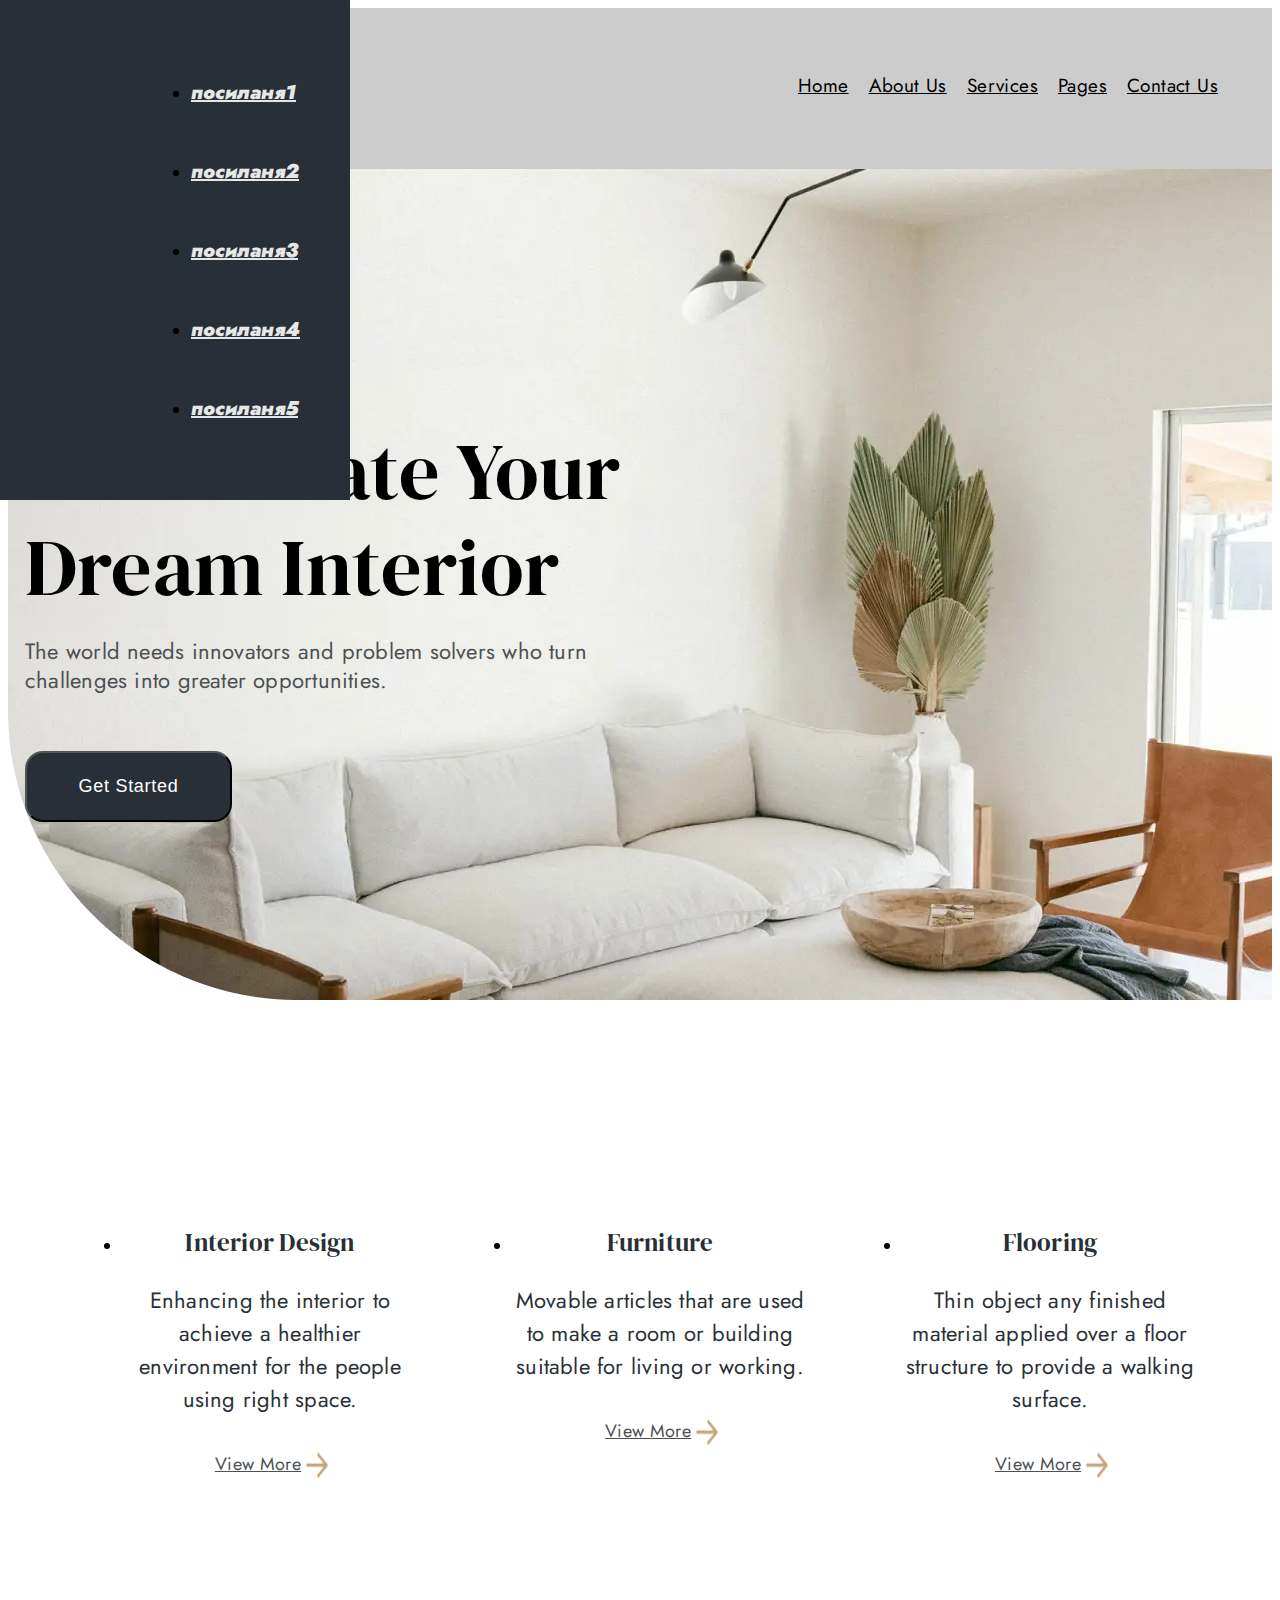
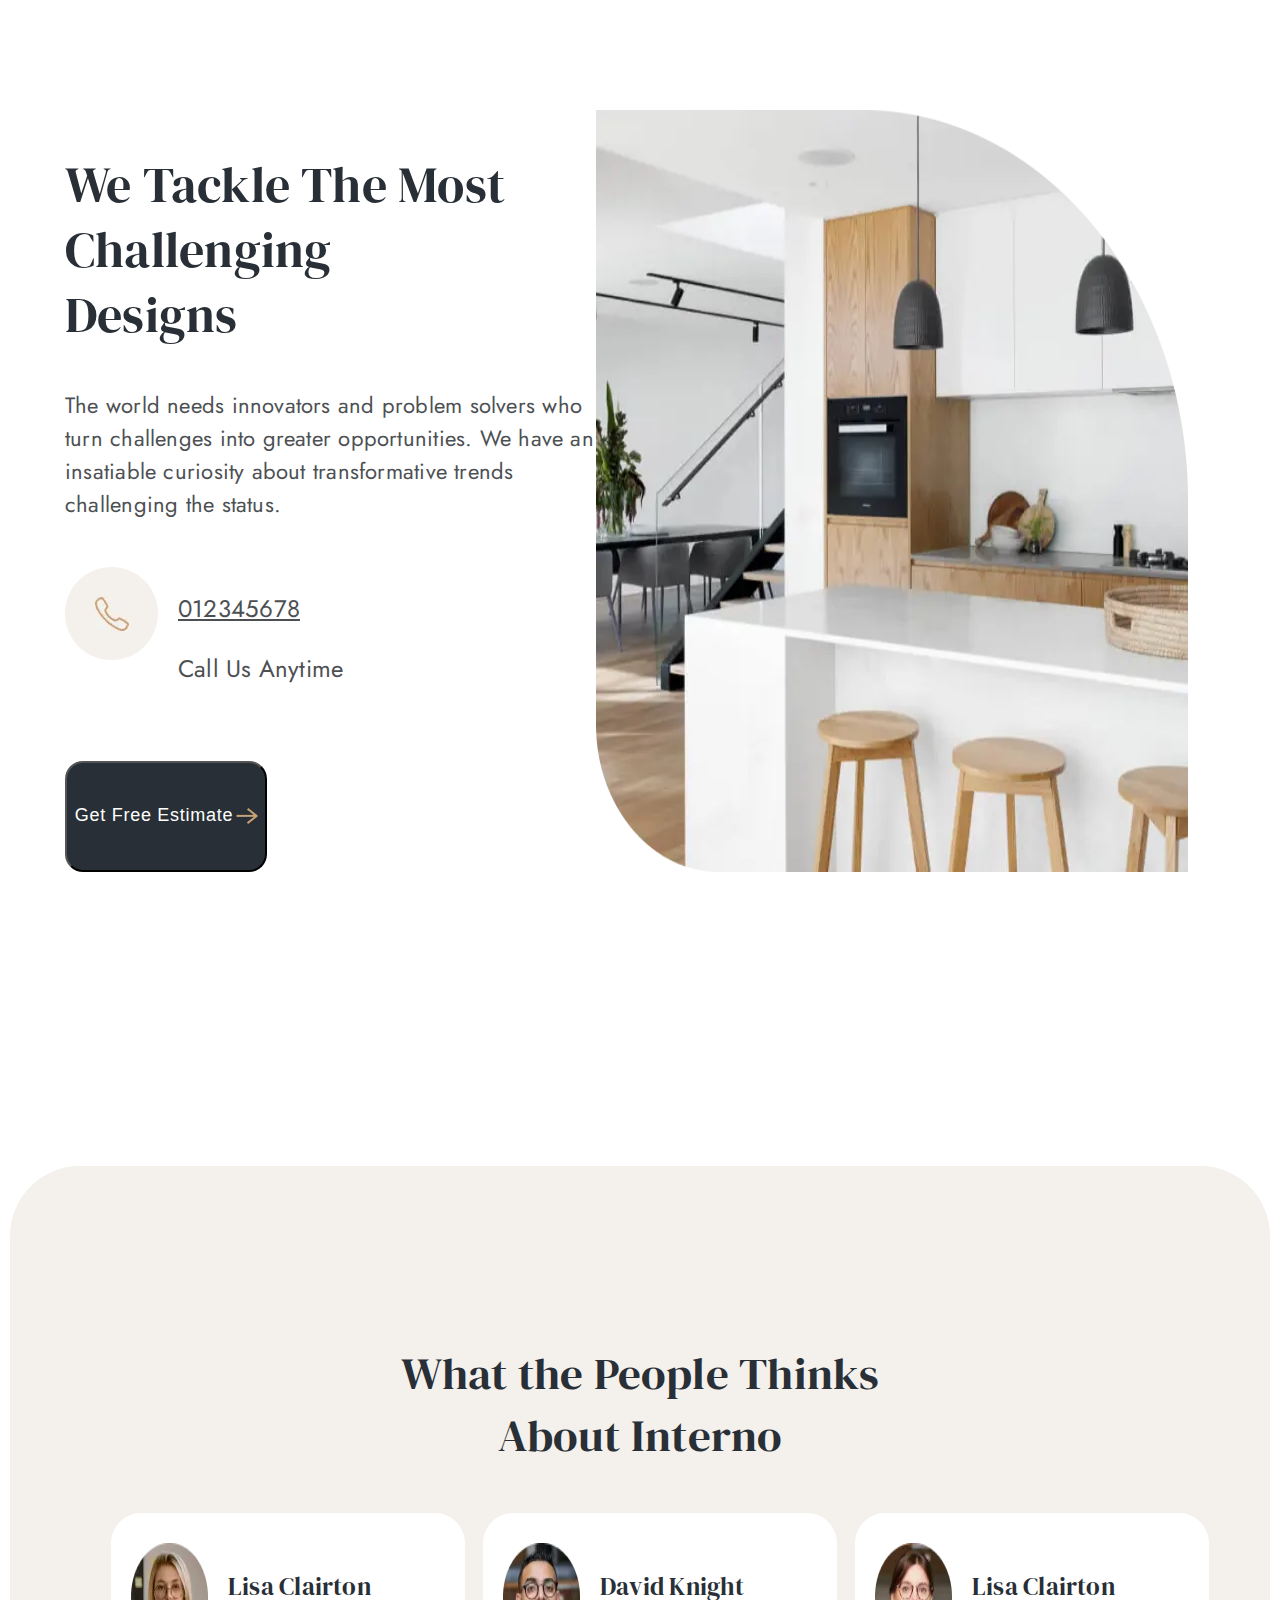
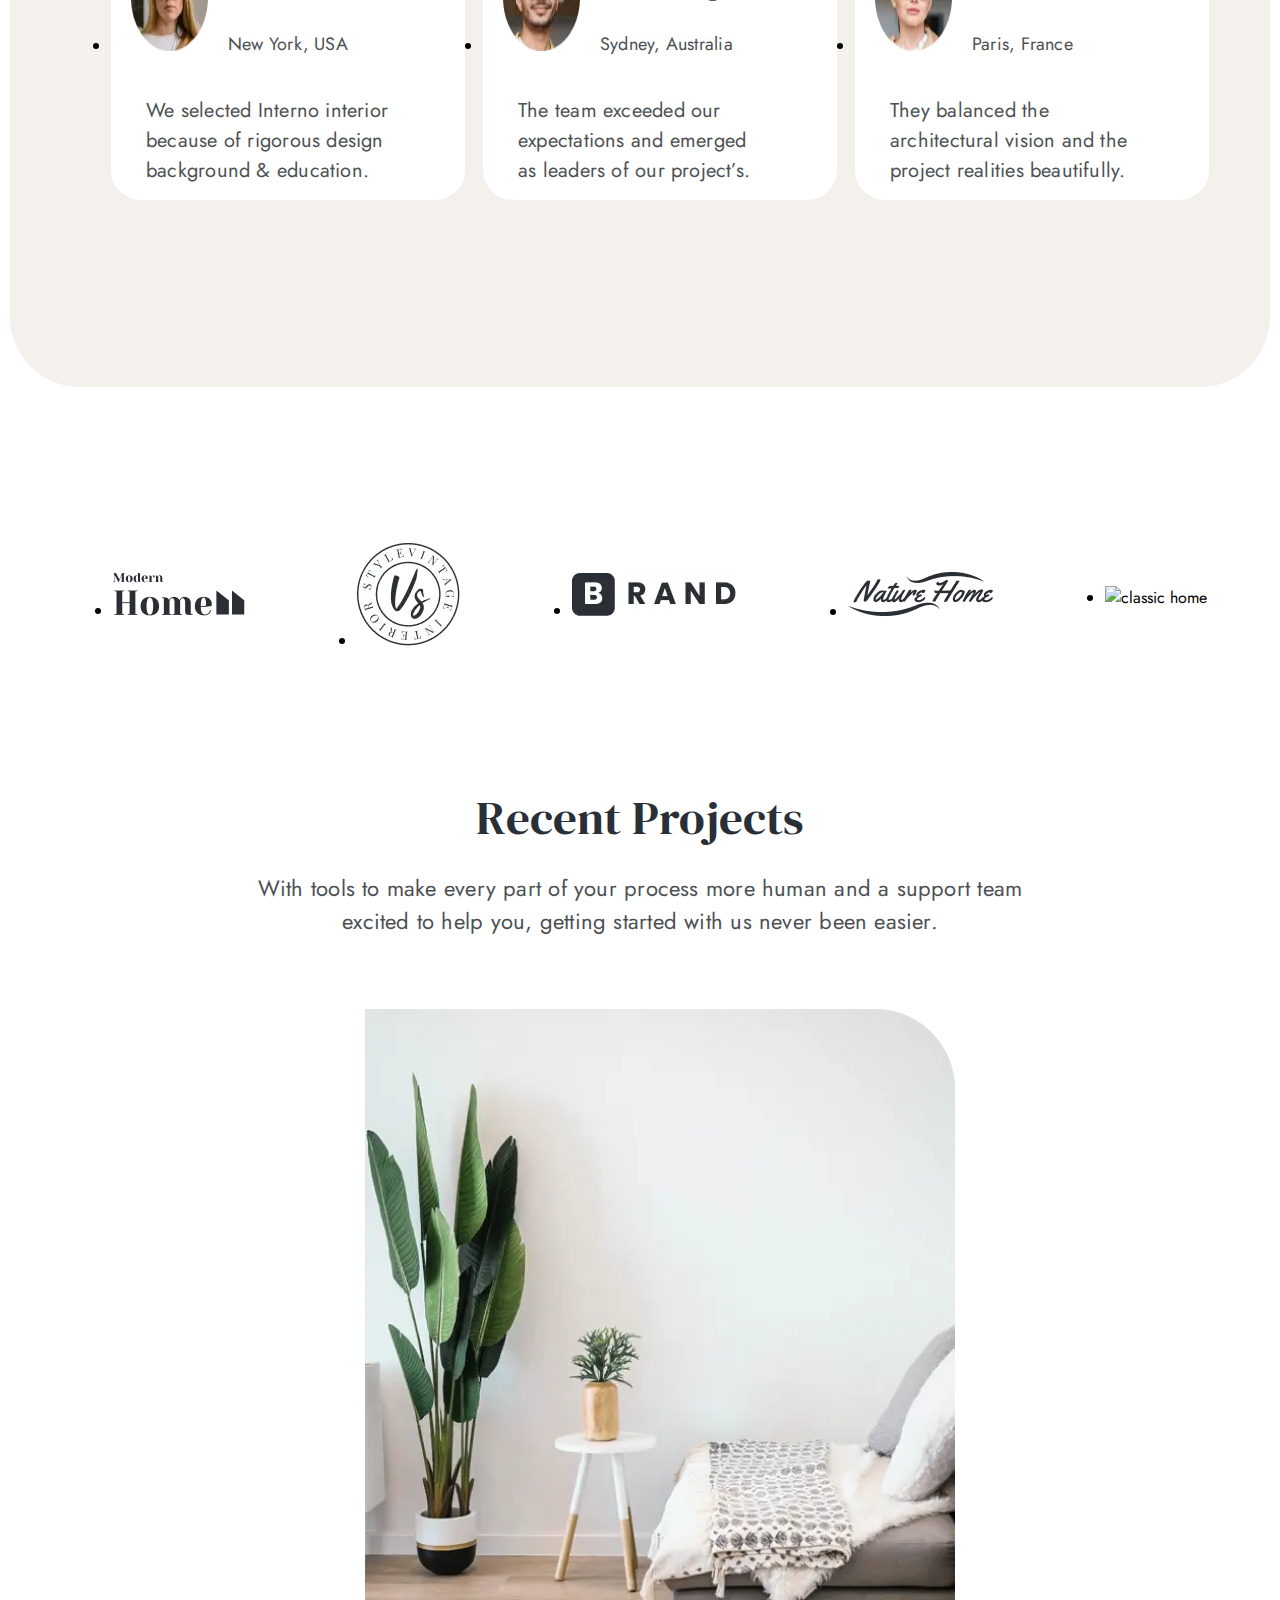
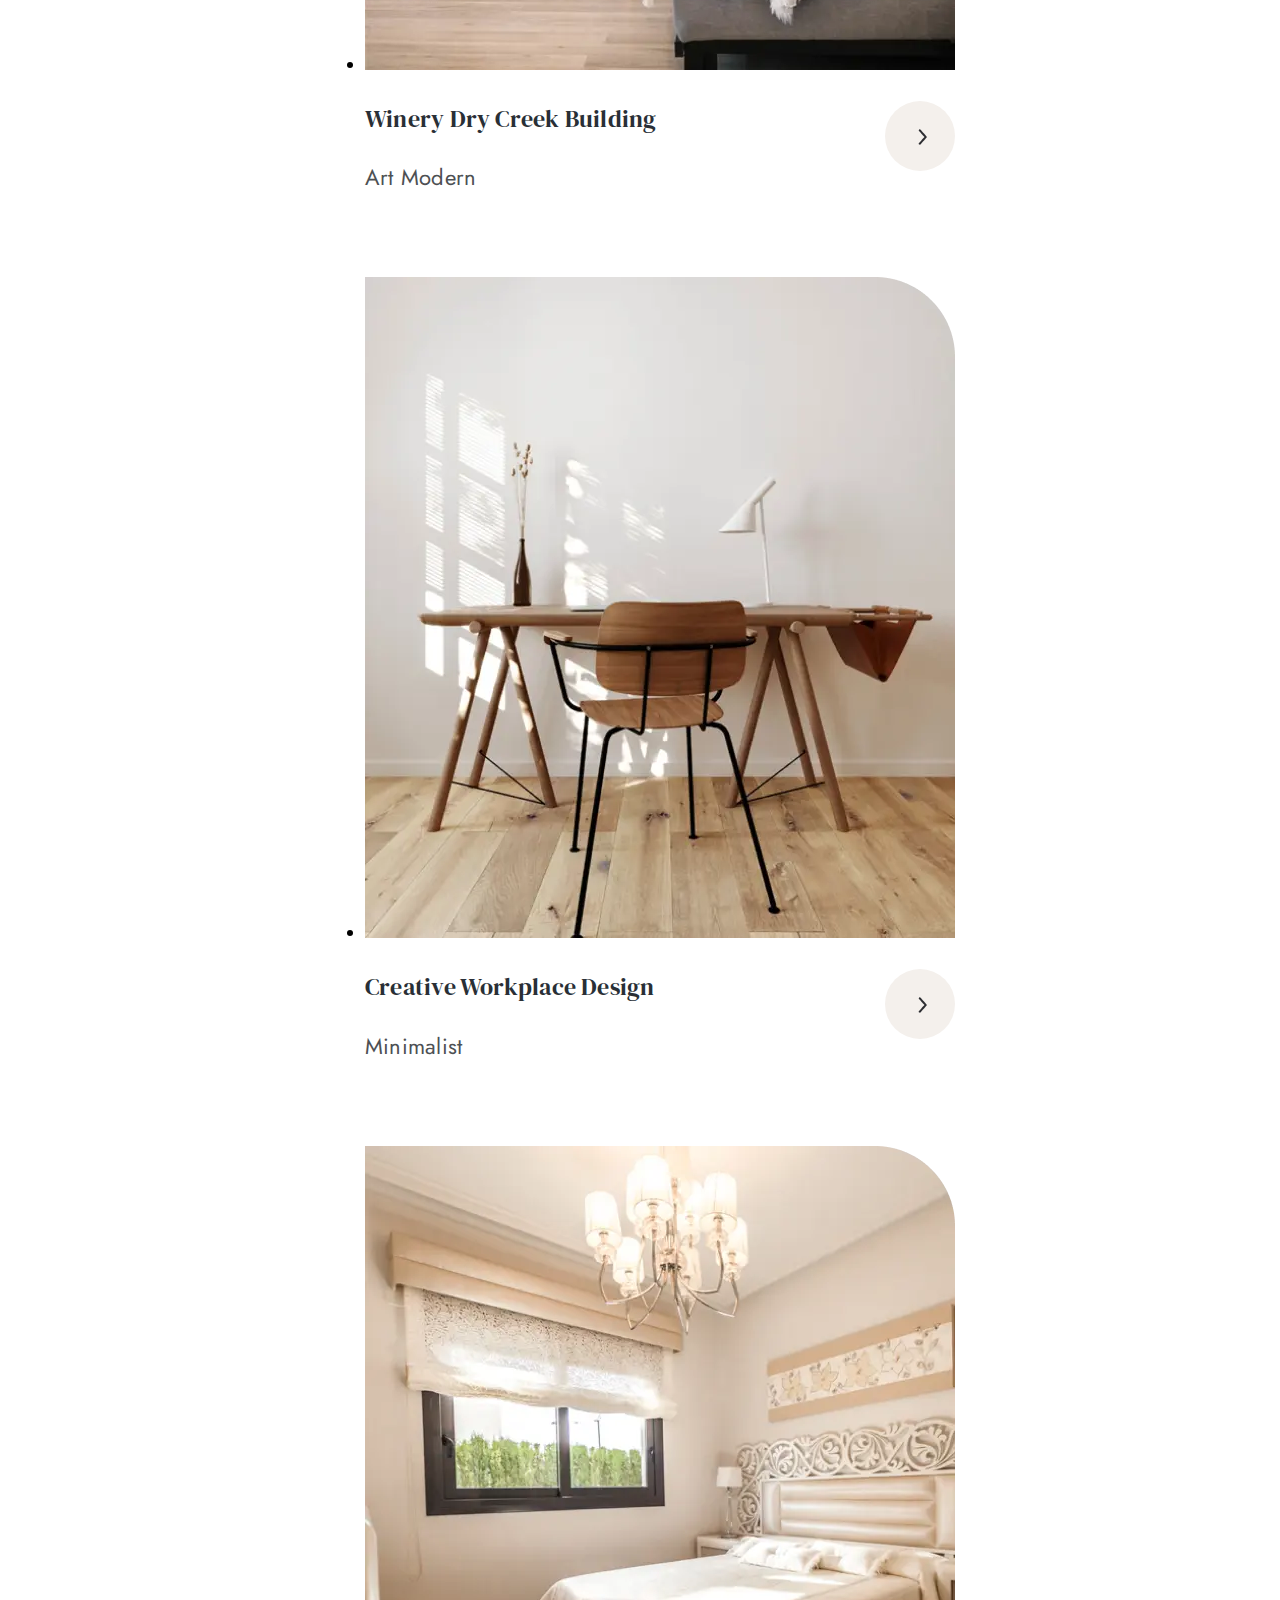
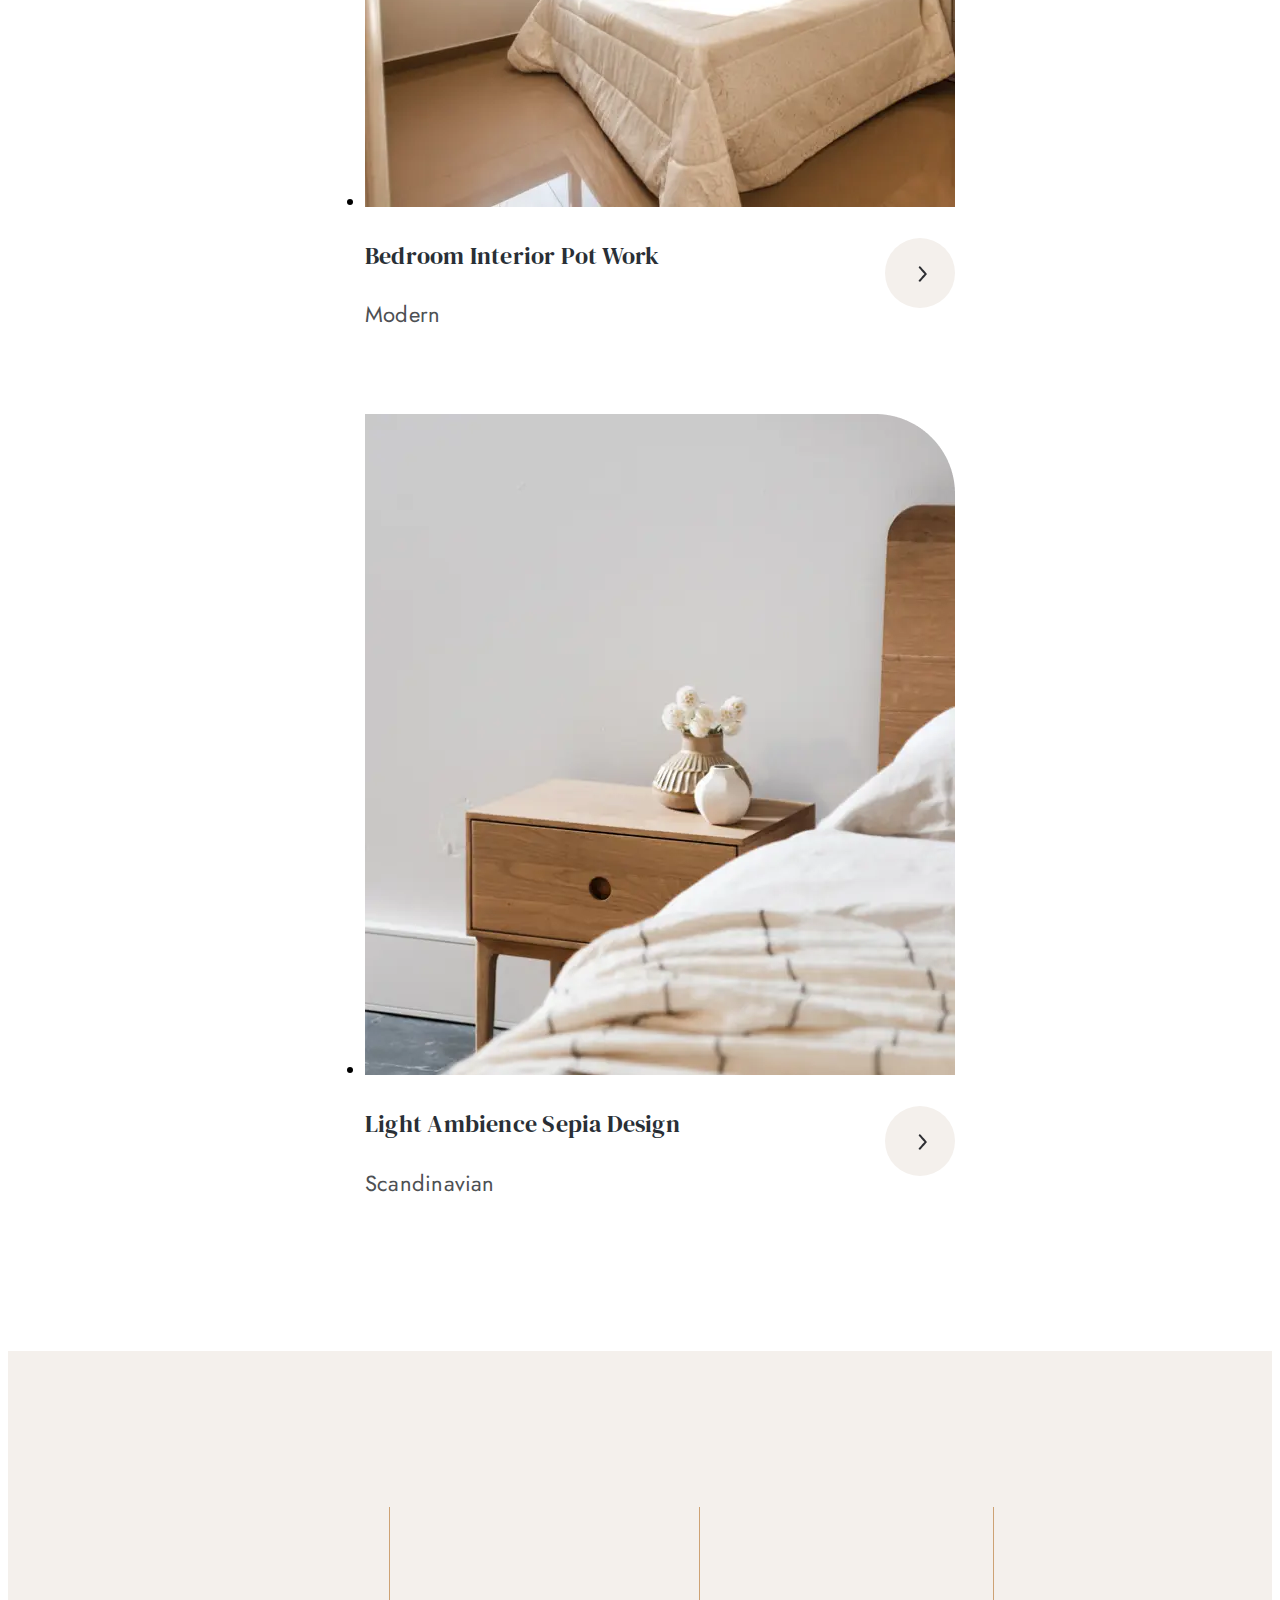
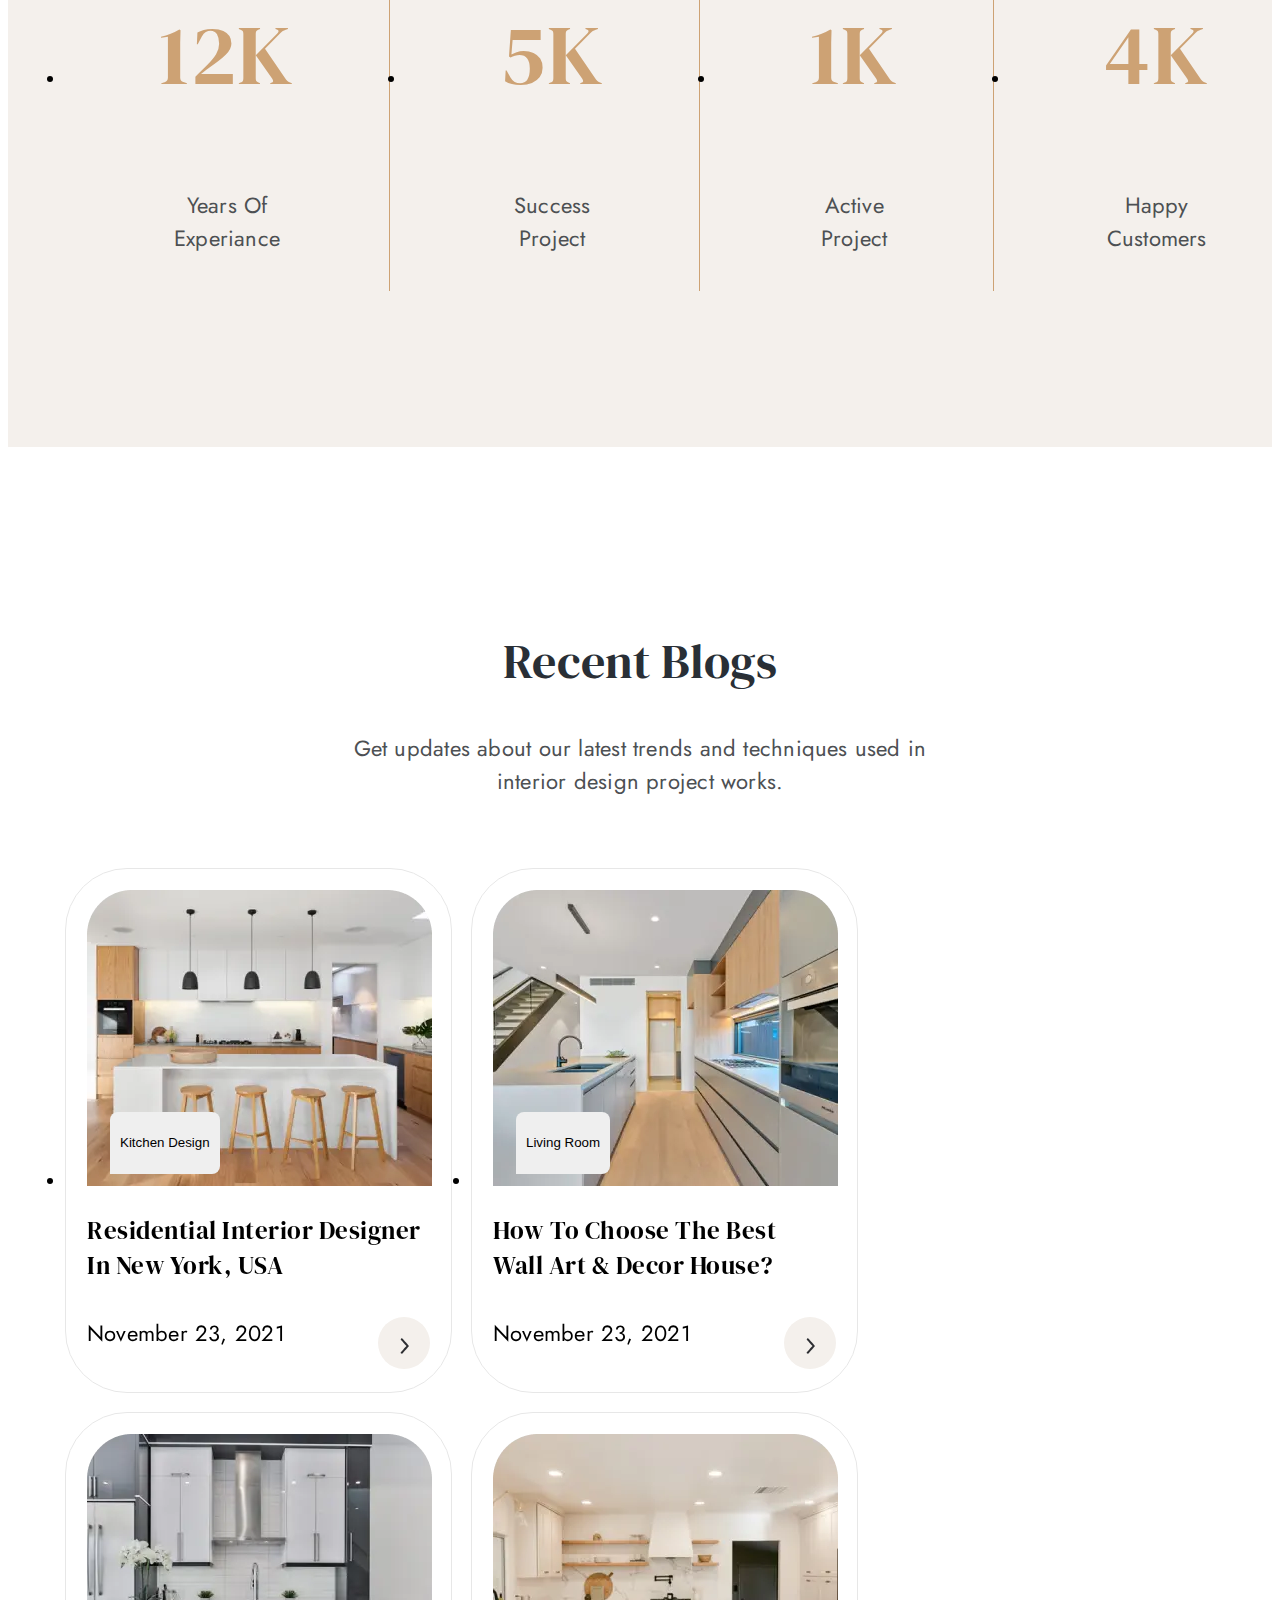
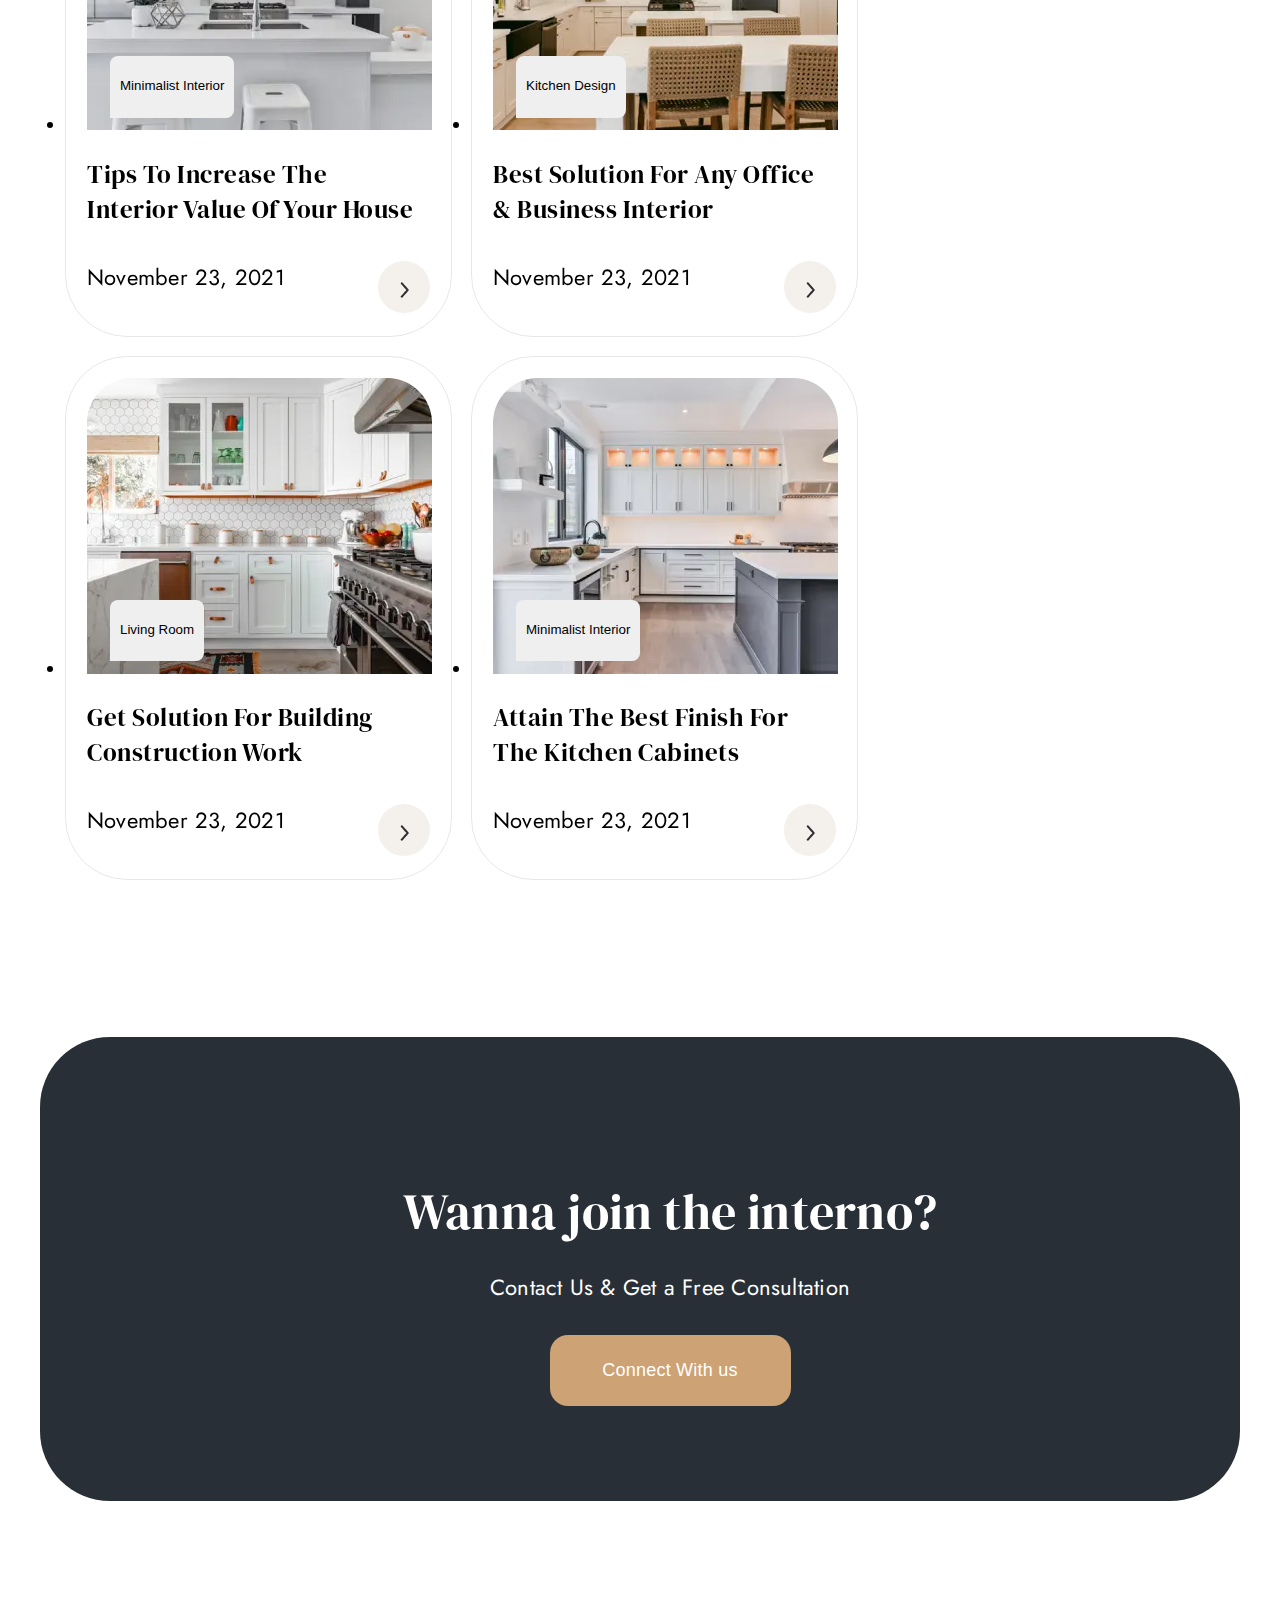
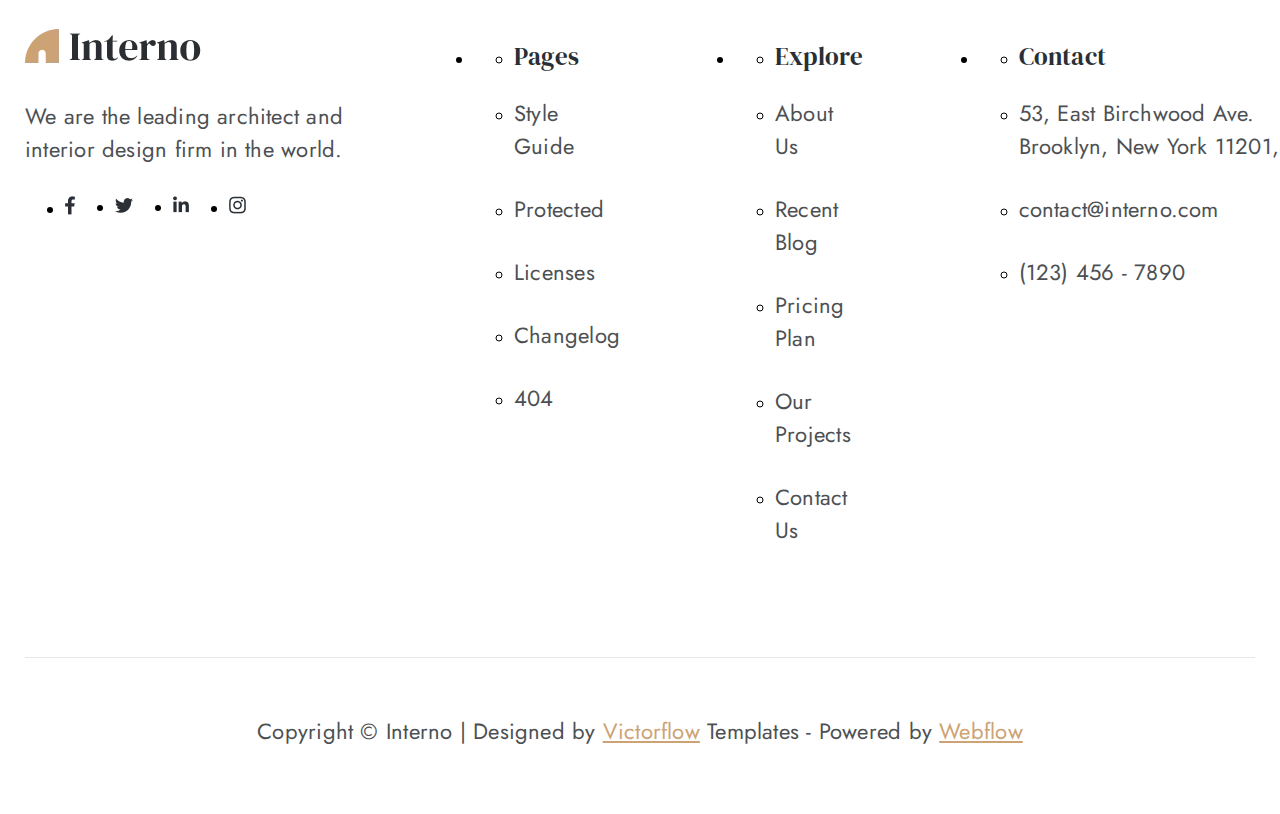
==== commit 58b78e75: "." ====
--- a/index.html
+++ b/index.html
@@ -44,13 +44,25 @@
             </li>
             <li class="header-item"><a class="header-a" href="#">Pages</a></li>
             <li class="header-item">
-              <a class="header-a" href="#">Contact Us</a>
+              <a class="header-a" href="#qwerti">Contact Us</a>
             </li>
           </ul>
         </div>
       </div>
     </header>
     <main>
+
+      <div class="menu">
+        <h2 class="menu-title">menu</h2>
+      <ul class="menu-list">
+        <li class="menu-item"><a class="menu-link" href="">посиланя1</a></li>
+        <li class="menu-item"><a class="menu-link" href="">посиланя2</a></li>
+        <li class="menu-item"><a class="menu-link" href="">посиланя3</a></li>
+        <li class="menu-item"><a class="menu-link" href="">посиланя4</a></li>
+        <li class="menu-item"><a class="menu-link" href="">посиланя5</a></li>
+      </ul>
+      </div>
+
       <section class="create">
         <div class="container">
           <h2 class="create-caption">Let's Create Your Dream Interior</h2>
@@ -516,7 +528,8 @@
         </div>
       </section>
     </main>
-    <footer class="footer">
+
+    <footer class="footer" id="qwerti">
       <div class="container">
         <div class="footer-horizontal">
           <nav>
--- a/style.css/style.css
+++ b/style.css/style.css
@@ -12,17 +12,76 @@
     font-family: "Jost" ;
 }
 
+html {
+    scroll-behavior: smooth;
+}
+
 .container {
     width: 1230px;
     margin: 0 auto;
     padding: 0 15px;
     /* outline: 1px solid rgb(0, 6, 128) ;  */
 }
+
+/* menu */
+
+.menu {
+    width: 300px;
+    height: 500px;
+    background-color: var(--GrayBlack-color-);
+    position: fixed;
+    top: 0;
+    left: -250px;
+    display: flex;
+    align-items: center;
+    justify-content: end;
+    padding-right: 50px;
+}
+
+.menu:hover {
+    left: 0px;
+    .menu-title {
+        opacity: 0;
+    }
+}
+
+.menu-list {
+    display: flex;
+    flex-direction: column;
+    gap: 50px;
+}
+
+.menu-title {
+    font-size: 52px;
+    font-style: italic;
+    font-weight: 900;
+    position: absolute;
+    top: 40%;
+    left : 200px;
+    transform: rotate(270deg);
+    color: #E7E7E7;
+}
+
+.menu-link {
+    font-size: 20px;
+    font-style: italic;
+    font-weight: 900;
+    color: var(--border-color-);
+}
+
+
+
 /* header */
 
 .header {
     padding-top: 26px;
     padding-bottom: 30px;
+    /* position: fixed; */
+    width: 100%;
+    background-color: rgba(0, 0, 0, 0.2);
+    /* backdrop-filter: blur(10px);
+    box-shadow: 0 4px 2px -2px rgba(0, 0, 0, 0.2); */
+
 }
 
 .header-container {  
@@ -49,10 +108,40 @@
     font-weight: 400;
     line-height: 30px;
     letter-spacing: 0.4px;    
+    margin-bottom: 52px;
+    transition-property: color;
+    transition-duration: 2500ms;
+    transition-timing-function: cubic-bezier(1,-0.01,0,1);
+}
+
+.header-a::after {
+    content: "";
+    display: block;
+    width: 100%;
+    height: 5px;
+    background-color: var(--gold-color-);
+    position: absolute;
+    left: 0;
+    bottom: -40px;
+    border-radius: 10px;
+    opacity: 0;
+    /* visibility: hidden; */
+    transition-property: opacity;
+    transition-duration: 2500ms;
+    transition-timing-function: cubic-bezier(1,-0.01,0,1);
+}
+
+.header-a:hover::after {
+    opacity: 1;
+    /* visibility: visible; */
+}
+
+.header-item {
+    position: relative;
 }
 
 .header-a:hover {
-    color: #CDA274;
+    color: var(--gold-color-);
 }
 
 /* create */
@@ -567,6 +656,14 @@
     padding: 21px;
 }
 
+/*  transition-property: opacity;
+    transition-duration: 2500ms;
+    transition-timing-function: cubic-bezier(1,-0.01,0,1);
+     */
+.Blogs-div:hover {
+        box-shadow: 5px 5px 5px 5px red;
+    }
+
 .Blogs-title {
     color: var(--GrayBlack-color-);
     text-align: center;
